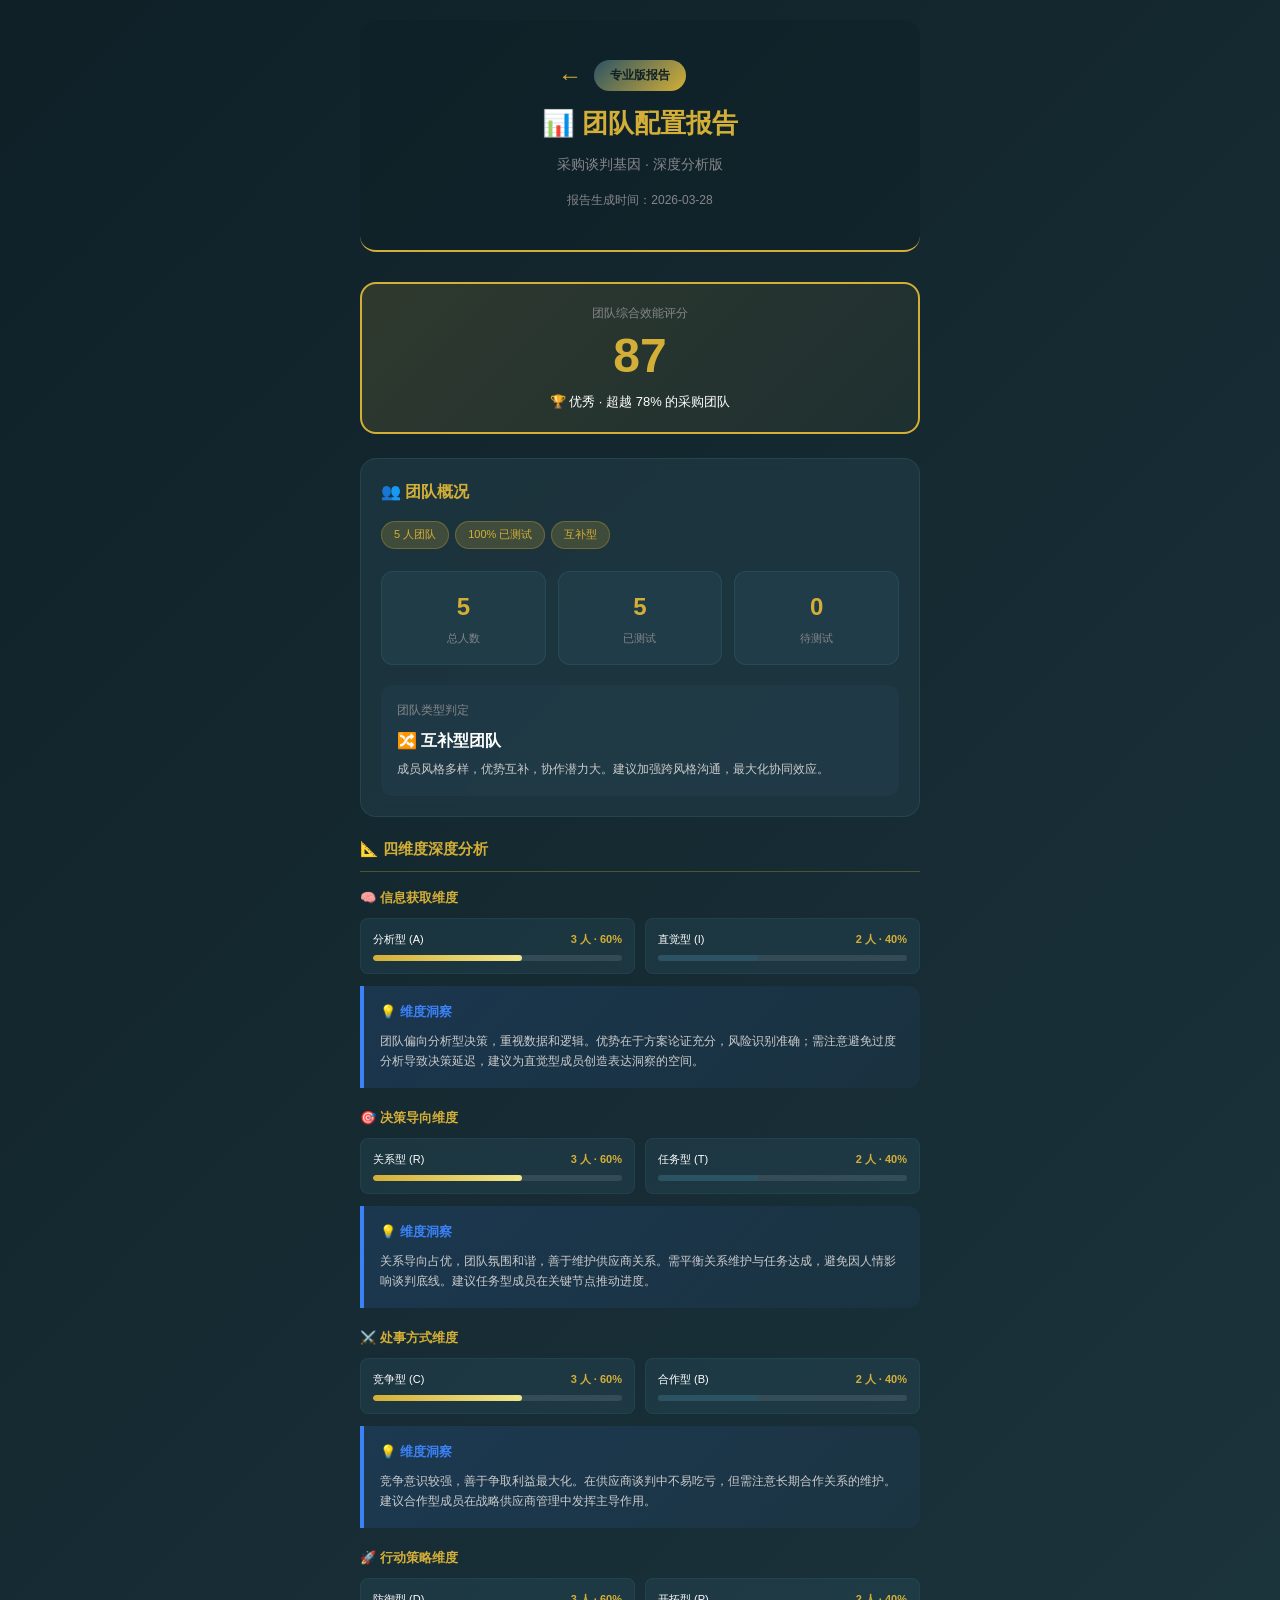
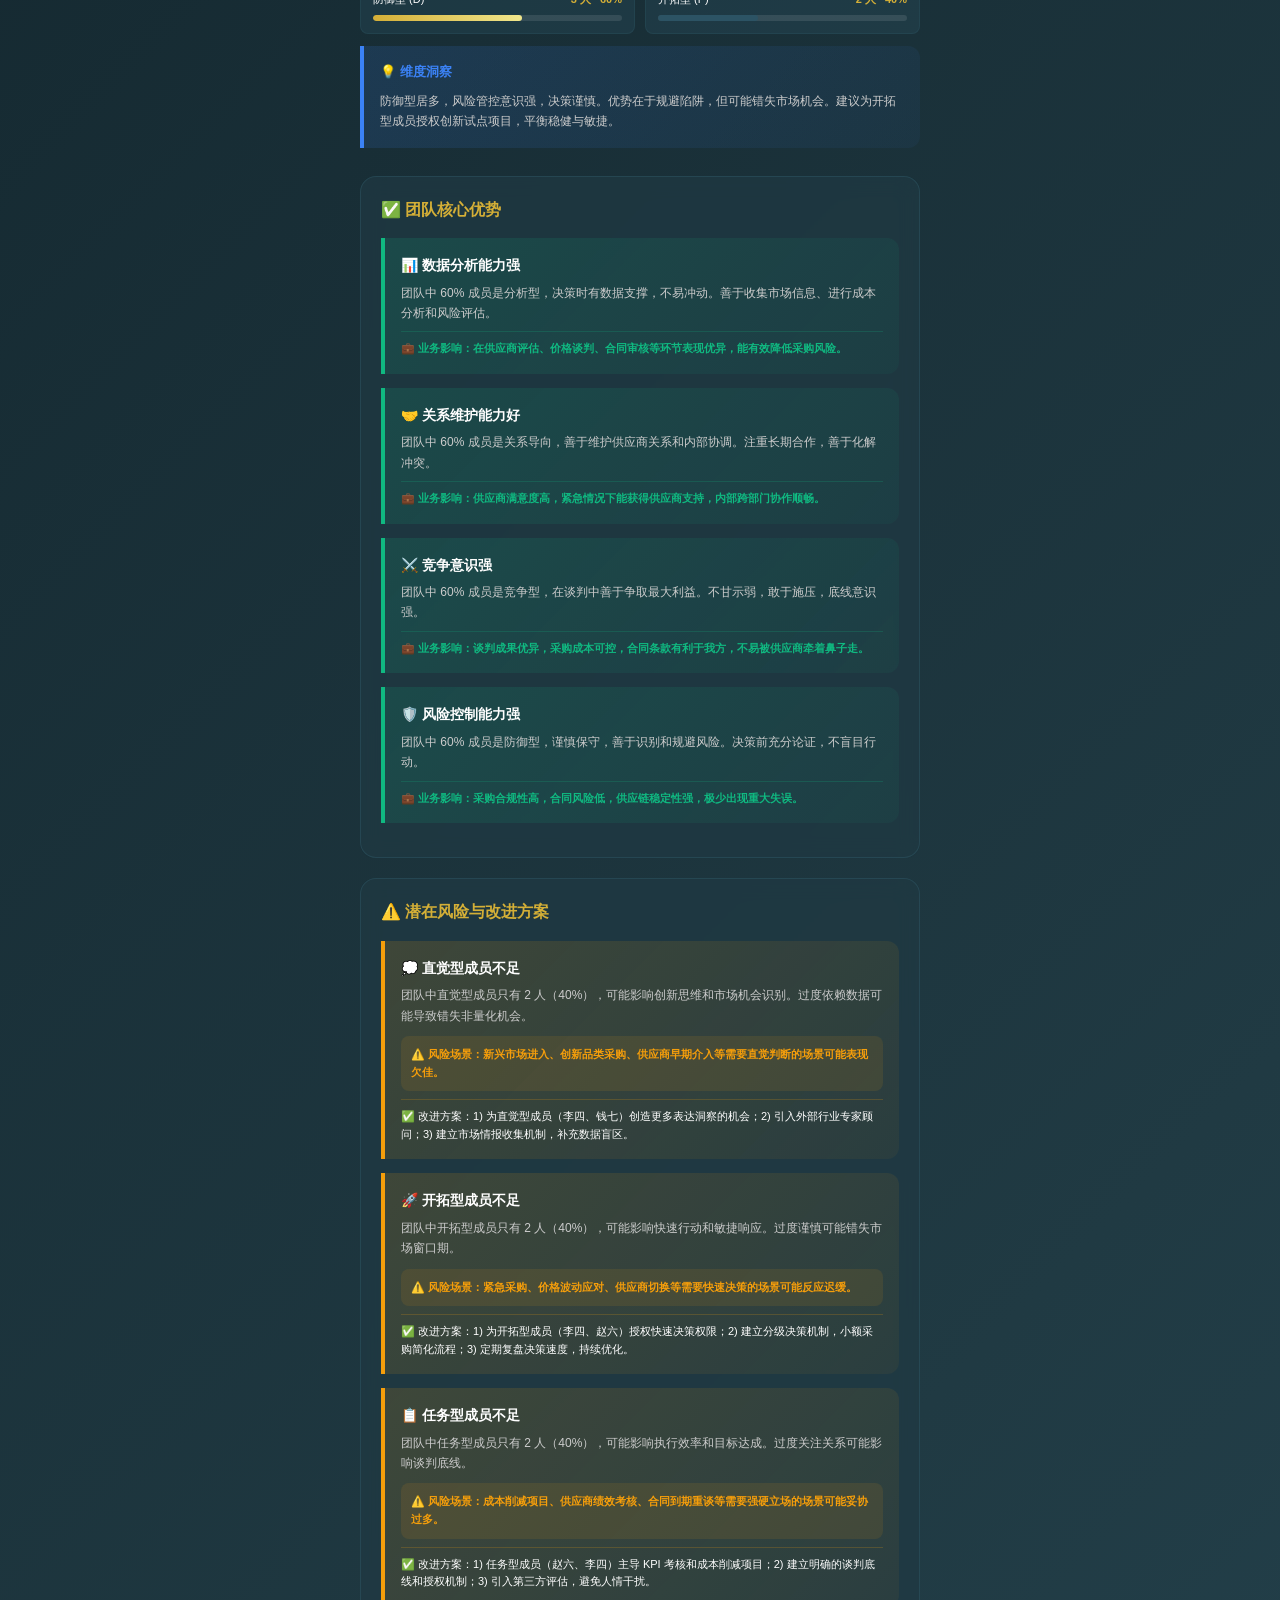
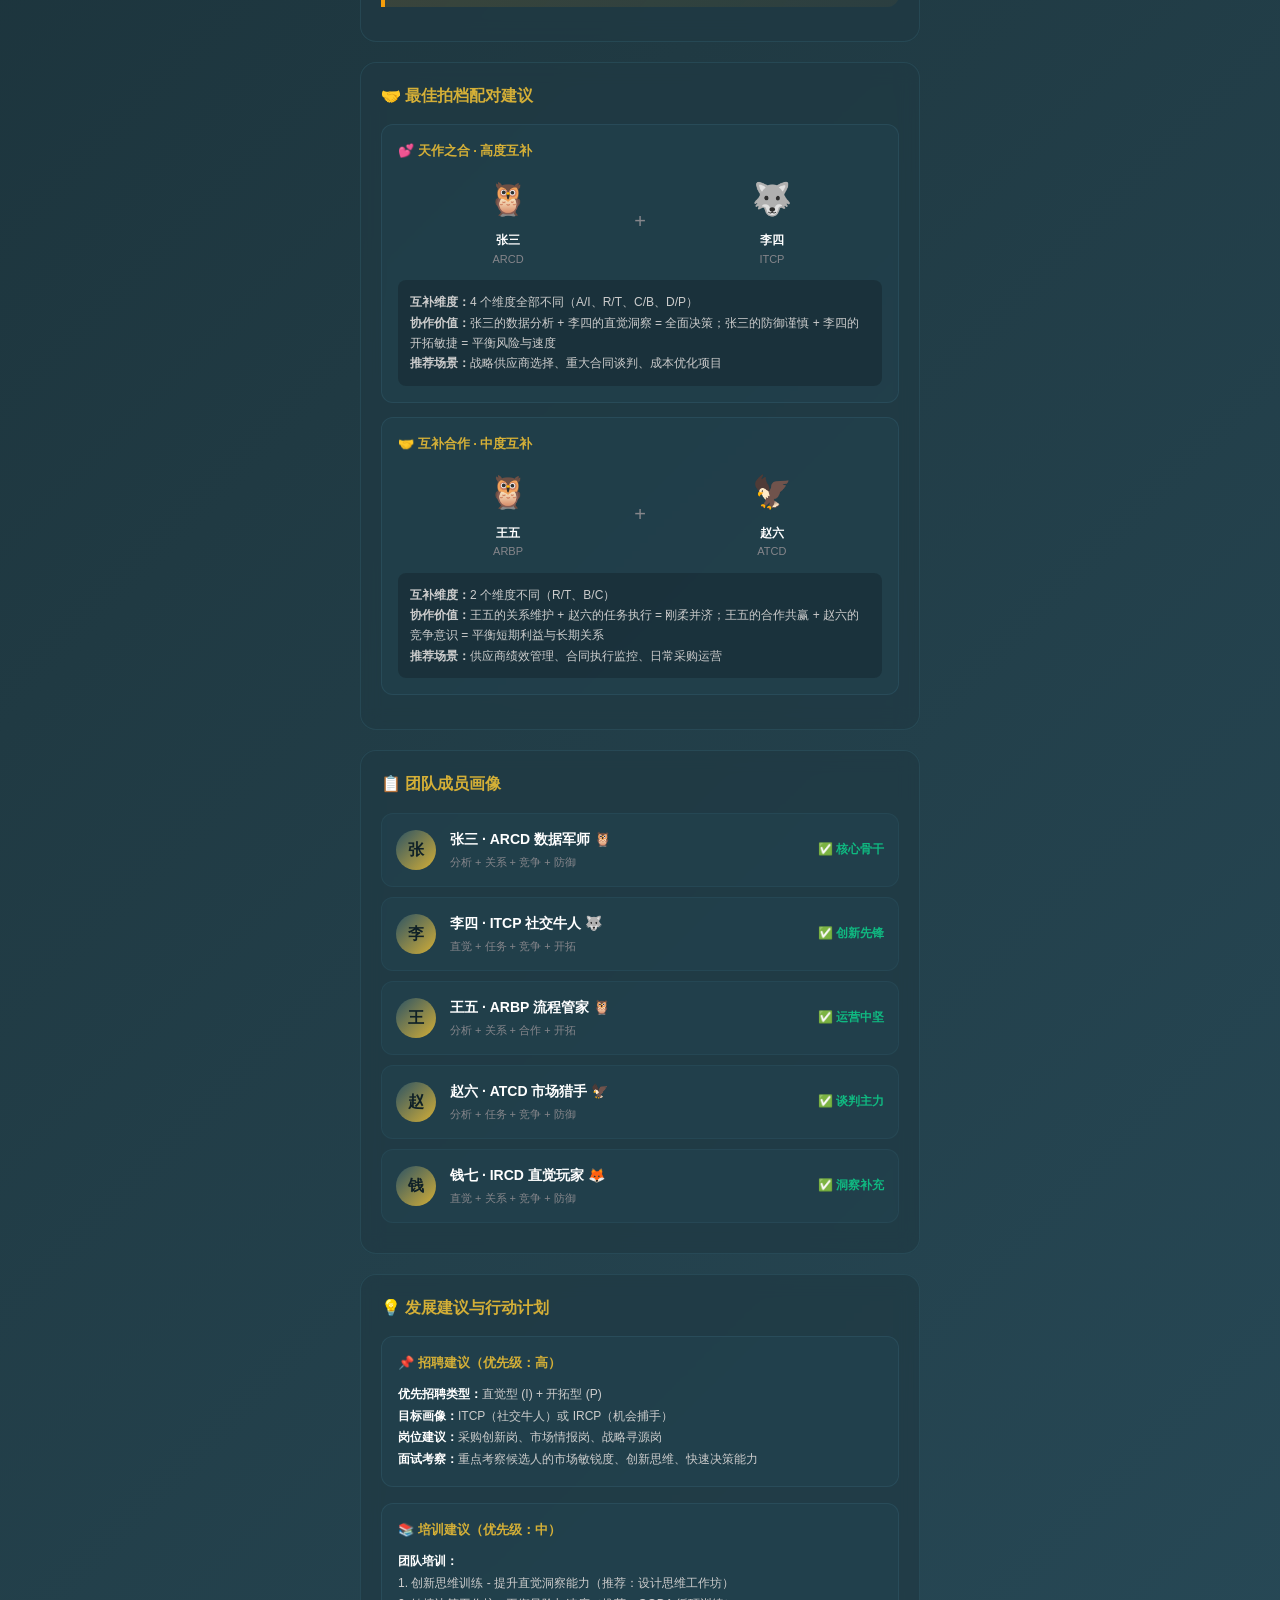
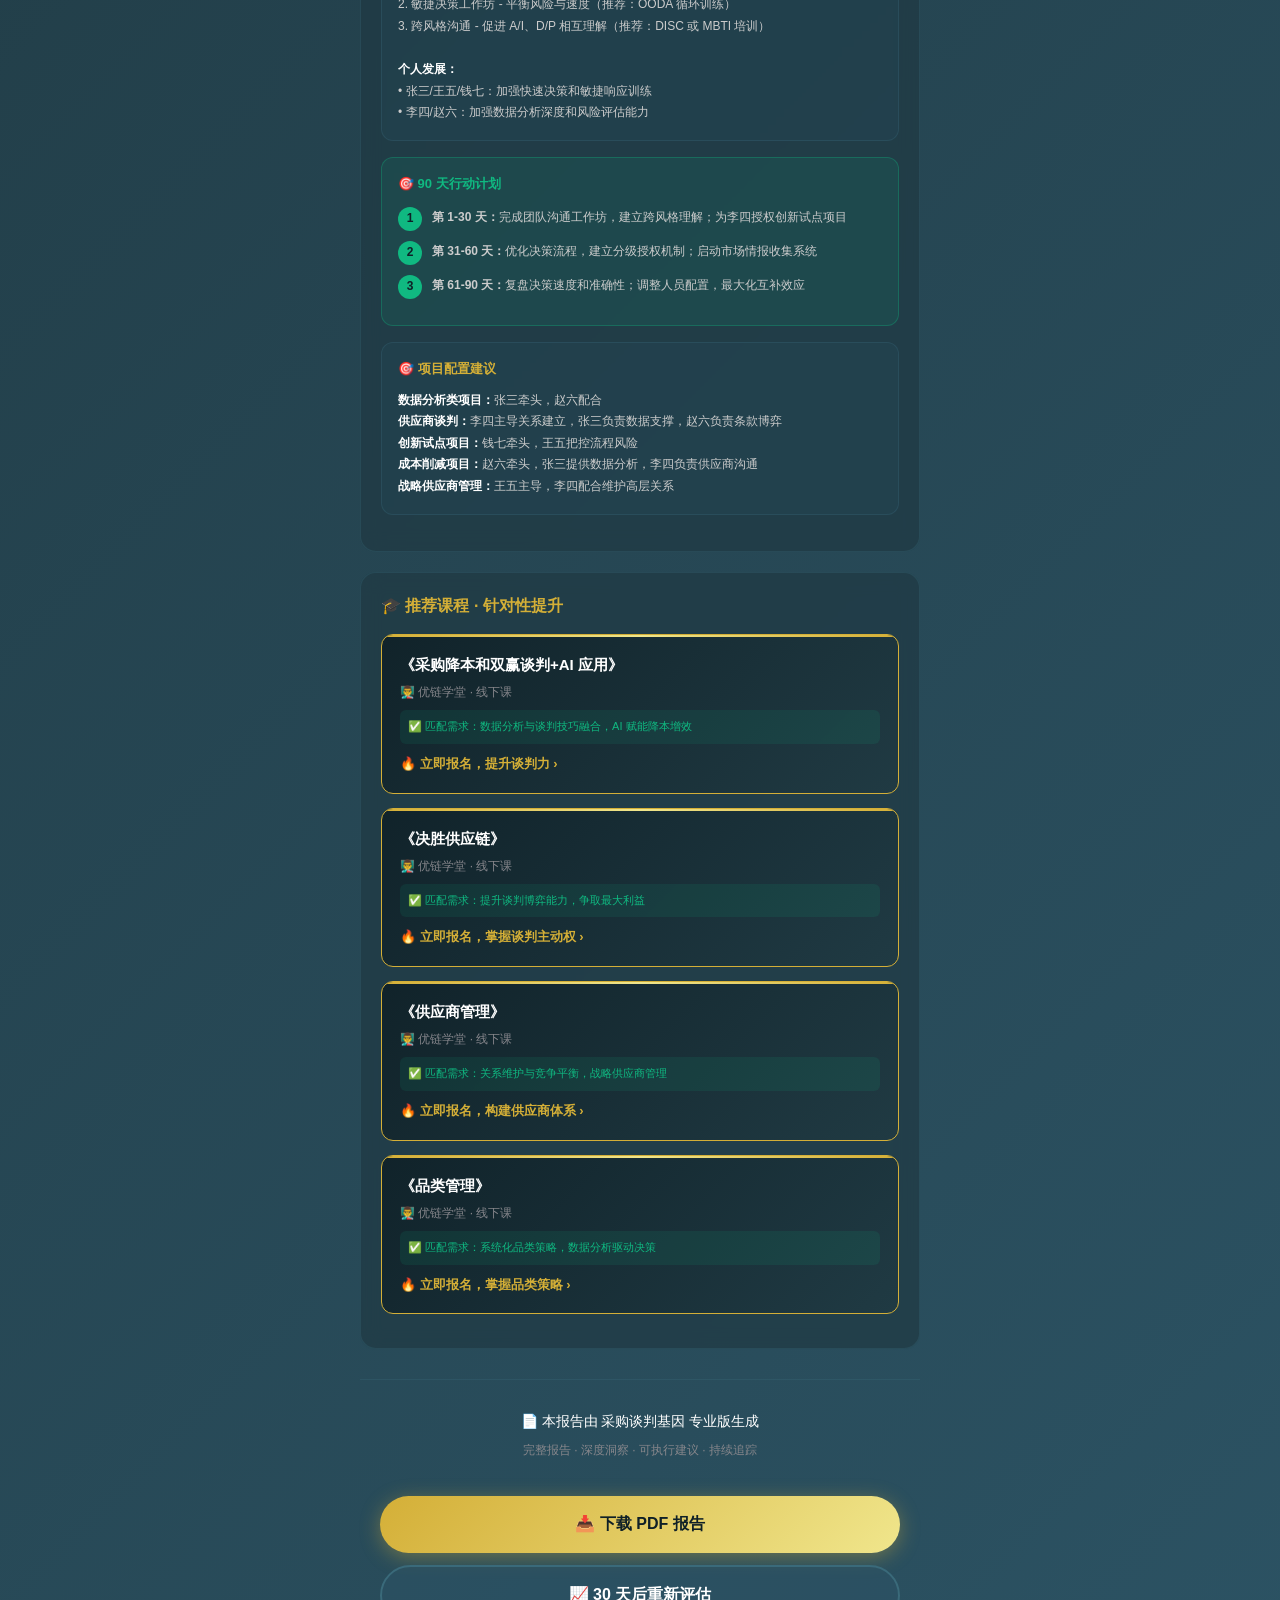
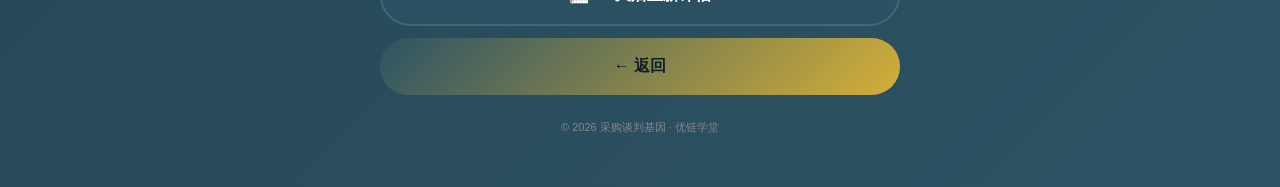
==== team-report-pro.html @ 2db7eb39 "feat: 统一课程展示 - 去掉价格，添加引导文案 - 所有课程去掉价格（降低学员流失） - 添加 CTA 引导文案（🔥 立即报名...） - 统一使用原始课程名称 - 个人报告和团队报告同步更新" ====
<!DOCTYPE html>
<html>
<head>
<meta charset="UTF-8">
<meta name="viewport" content="width=device-width, initial-scale=1.0">
<title>团队配置报告 · 专业版 - 采购谈判基因</title>
<style>
*{margin:0;padding:0;box-sizing:border-box}
body{background:linear-gradient(135deg,#0f2027,#203a43,#2c5364);color:#fff;font-family:-apple-system,sans-serif;padding:20px;max-width:600px;margin:0 auto;line-height:1.6}
.header{text-align:center;padding:40px 20px;border-bottom:2px solid #d4af37;margin-bottom:30px;background:rgba(15,32,39,0.5);border-radius:16px}
.title{font-size:26px;font-weight:800;color:#d4af37;margin-bottom:8px}
.subtitle{font-size:14px;color:#86868b;margin-bottom:16px}
.badge{display:inline-block;background:linear-gradient(135deg,#2c5364,#d4af37);color:#0f2027;padding:6px 16px;border-radius:980px;font-size:12px;font-weight:700}
.card{background:rgba(32,58,67,0.7);border-radius:16px;padding:20px;margin-bottom:20px;border:1px solid rgba(58,106,122,0.3);backdrop-filter:blur(10px)}
.card-title{font-size:16px;font-weight:700;color:#fff;margin-bottom:16px;display:flex;align-items:center;gap:8px}
.card-title.pro{color:#d4af37}
.stats{display:grid;grid-template-columns:repeat(3,1fr);gap:12px;margin-bottom:20px}
.stat{background:rgba(44,83,100,0.3);padding:16px;border-radius:12px;text-align:center;border:1px solid rgba(58,106,122,0.3)}
.stat-num{font-size:24px;font-weight:800;color:#d4af37}
.stat-label{font-size:11px;color:#86868b;margin-top:4px}
.section{margin-bottom:28px}
.section-title{font-size:15px;font-weight:700;color:#d4af37;margin-bottom:16px;padding-bottom:10px;border-bottom:1px solid rgba(212,175,55,0.3);display:flex;align-items:center;gap:8px}
.dimension{margin-bottom:20px}
.dimension-name{font-size:13px;font-weight:600;color:#d4af37;margin-bottom:10px;display:flex;align-items:center;gap:6px}
.dimension-bars{display:grid;grid-template-columns:1fr 1fr;gap:10px}
.bar-item{background:rgba(44,83,100,0.3);padding:12px;border-radius:8px;border:1px solid rgba(58,106,122,0.2)}
.bar-label{font-size:11px;color:#fff;margin-bottom:6px;display:flex;justify-content:space-between;align-items:center}
.bar-value{font-size:11px;color:#d4af37;font-weight:700}
.bar-bg{height:6px;background:rgba(255,255,255,0.1);border-radius:3px;overflow:hidden}
.bar-fill{height:100%;background:#2c5364;border-radius:3px;transition:width 0.5s}
.bar-fill.majority{background:linear-gradient(90deg,#d4af37,#f0e68c)}
.advantage{background:linear-gradient(135deg,rgba(16,185,129,0.15),rgba(16,185,129,0.05));border-left:4px solid #10b981;padding:16px;margin-bottom:14px;border-radius:0 12px 12px 0}
.advantage-title{font-size:14px;font-weight:600;color:#fff;margin-bottom:6px;display:flex;align-items:center;gap:6px}
.advantage-desc{font-size:12px;color:#cccccc;line-height:1.7}
.advantage-impact{font-size:11px;color:#10b981;margin-top:8px;padding-top:8px;border-top:1px solid rgba(16,185,129,0.2);font-weight:600}
.risk{background:linear-gradient(135deg,rgba(245,158,11,0.15),rgba(245,158,11,0.05));border-left:4px solid #f59e0b;padding:16px;margin-bottom:14px;border-radius:0 12px 12px 0}
.risk-title{font-size:14px;font-weight:600;color:#fff;margin-bottom:6px;display:flex;align-items:center;gap:6px}
.risk-desc{font-size:12px;color:#cccccc;line-height:1.7}
.risk-alert{font-size:11px;color:#f59e0b;margin-top:10px;padding:10px;background:rgba(245,158,11,0.1);border-radius:8px;font-weight:600;display:flex;align-items:center;gap:6px}
.risk-solution{font-size:11px;color:#fff;margin-top:8px;padding-top:8px;border-top:1px solid rgba(245,158,11,0.2)}
.pair{background:rgba(44,83,100,0.2);padding:16px;border-radius:12px;margin-bottom:14px;border:1px solid rgba(58,106,122,0.3)}
.pair-title{font-size:13px;font-weight:600;color:#d4af37;margin-bottom:12px;display:flex;align-items:center;gap:6px}
.pair-members{display:flex;align-items:center;gap:16px;margin-bottom:12px}
.pair-member{text-align:center;flex:1}
.pair-avatar{font-size:32px;margin-bottom:6px}
.pair-name{font-size:12px;color:#fff;font-weight:600}
.pair-code{font-size:11px;color:#86868b}
.pair-reason{font-size:12px;color:#cccccc;line-height:1.7;background:rgba(0,0,0,0.2);padding:12px;border-radius:8px}
.member{display:flex;align-items:center;padding:14px;background:rgba(44,83,100,0.2);border-radius:12px;margin-bottom:10px;border:1px solid rgba(58,106,122,0.2);transition:all 0.3s}
.member:hover{background:rgba(44,83,100,0.3);border-color:#d4af37}
.avatar{width:40px;height:40px;border-radius:50%;background:linear-gradient(135deg,#2c5364,#d4af37);display:flex;align-items:center;justify-content:center;font-size:16px;font-weight:700;color:#0f2027;margin-right:14px;flex-shrink:0}
.member-info{flex:1;min-width:0}
.member-name{font-size:14px;font-weight:600;color:#fff;margin-bottom:4px}
.member-code{font-size:11px;color:#86868b}
.member-status{font-size:12px;font-weight:600;color:#10b981;flex-shrink:0}
.course{background:linear-gradient(135deg,rgba(15,32,39,0.9),rgba(32,58,67,0.9));padding:18px;border-radius:12px;margin-bottom:14px;border:1px solid #d4af37;position:relative;overflow:hidden}
.course::before{content:'';position:absolute;top:0;left:0;right:0;height:2px;background:linear-gradient(90deg,#d4af37,#f0e68c,#d4af37)}
.course-name{font-size:15px;font-weight:700;color:#fff;margin-bottom:6px}
.course-teacher{font-size:12px;color:#86868b;margin-bottom:8px;display:flex;align-items:center;gap:6px}
.course-match{font-size:11px;color:#10b981;margin-bottom:10px;padding:8px;background:rgba(16,185,129,0.1);border-radius:6px}
.course-price{font-size:20px;font-weight:800;color:#d4af37;display:flex;align-items:center;gap:8px}
.course-original{font-size:12px;color:#86868b;text-decoration:line-through}
.recommendation{background:rgba(44,83,100,0.2);padding:16px;border-radius:12px;margin-bottom:16px;border:1px solid rgba(58,106,122,0.3)}
.recommendation-title{font-size:13px;font-weight:600;color:#d4af37;margin-bottom:10px;display:flex;align-items:center;gap:6px}
.recommendation-content{font-size:12px;color:#cccccc;line-height:1.8}
.recommendation-content strong{color:#fff}
.tag-row{display:flex;flex-wrap:wrap;margin-bottom:12px}
.tag{display:inline-block;background:rgba(212,175,55,0.2);color:#d4af37;padding:4px 12px;border-radius:980px;font-size:11px;margin-right:6px;margin-bottom:6px;border:1px solid rgba(212,175,55,0.3)}
.score-box{background:linear-gradient(135deg,rgba(212,175,55,0.15),rgba(212,175,55,0.05));border:2px solid #d4af37;padding:20px;border-radius:16px;text-align:center;margin-bottom:24px}
.score-label{font-size:12px;color:#86868b;margin-bottom:8px}
.score-num{font-size:48px;font-weight:800;color:#d4af37;line-height:1}
.score-desc{font-size:13px;color:#fff;margin-top:12px}
.action-plan{background:rgba(16,185,129,0.1);border:1px solid rgba(16,185,129,0.3);padding:16px;border-radius:12px;margin-bottom:16px}
.action-plan-title{font-size:13px;font-weight:600;color:#10b981;margin-bottom:12px;display:flex;align-items:center;gap:6px}
.action-item{display:flex;gap:10px;margin-bottom:10px;align-items:flex-start}
.action-num{width:24px;height:24px;background:#10b981;color:#0f2027;border-radius:50%;display:flex;align-items:center;justify-content:center;font-size:12px;font-weight:700;flex-shrink:0}
.action-text{font-size:12px;color:#cccccc;line-height:1.7;flex:1}
.footer{text-align:center;padding:30px 20px;color:#86868b;font-size:12px;border-top:1px solid rgba(58,106,122,0.3);margin-top:30px}
.btn{width:100%;background:linear-gradient(135deg,#d4af37,#f0e68c);color:#0f2027;border:none;padding:18px;border-radius:980px;font-size:16px;font-weight:700;cursor:pointer;margin-top:20px;box-shadow:0 4px 20px rgba(212,175,55,0.4);transition:all 0.3s}
.btn:hover{transform:translateY(-2px);box-shadow:0 6px 25px rgba(212,175,55,0.5)}
.btn-secondary{background:rgba(44,83,100,0.6);color:#fff;border:2px solid #3a6a7a;box-shadow:none}
.insight-box{background:linear-gradient(135deg,rgba(59,130,246,0.15),rgba(59,130,246,0.05));border-left:4px solid #3b82f6;padding:16px;border-radius:0 12px 12px 0;margin-bottom:16px}
.insight-title{font-size:13px;font-weight:600;color:#3b82f6;margin-bottom:8px;display:flex;align-items:center;gap:6px}
.insight-content{font-size:12px;color:#cccccc;line-height:1.7}
</style>
</head>
<body>
<div class="header">
<div style="display:flex;align-items:center;justify-content:center;gap:12px;margin-bottom:12px;">
<button onclick="history.back()" style="background:transparent;border:none;color:#d4af37;font-size:24px;cursor:pointer;padding:0;">←</button>
<div class="badge">专业版报告</div>
<div style="width:24px;"></div>
</div>
<div class="title" style="margin-top:12px;">📊 团队配置报告</div>
<div class="subtitle">采购谈判基因 · 深度分析版</div>
<div style="margin-top:16px;font-size:12px;color:#86868b;">报告生成时间：2026-03-28</div>
</div>

<div class="score-box">
<div class="score-label">团队综合效能评分</div>
<div class="score-num">87</div>
<div class="score-desc">🏆 优秀 · 超越 78% 的采购团队</div>
</div>

<div class="card">
<div class="card-title pro">👥 团队概况</div>
<div class="tag-row">
<span class="tag">5 人团队</span>
<span class="tag">100% 已测试</span>
<span class="tag">互补型</span>
</div>
<div class="stats" style="margin-top:16px;">
<div class="stat"><div class="stat-num">5</div><div class="stat-label">总人数</div></div>
<div class="stat"><div class="stat-num">5</div><div class="stat-label">已测试</div></div>
<div class="stat"><div class="stat-num">0</div><div class="stat-label">待测试</div></div>
</div>
<div style="background:rgba(44,83,100,0.2);padding:16px;border-radius:12px;margin-top:16px;">
<div style="font-size:12px;color:#86868b;margin-bottom:8px;">团队类型判定</div>
<div style="font-size:16px;font-weight:700;color:#fff;margin-bottom:6px;">🔀 互补型团队</div>
<div style="font-size:12px;color:#cccccc;line-height:1.7;">成员风格多样，优势互补，协作潜力大。建议加强跨风格沟通，最大化协同效应。</div>
</div>
</div>

<div class="section">
<div class="section-title">📐 四维度深度分析</div>

<div class="dimension">
<div class="dimension-name">🧠 信息获取维度</div>
<div class="dimension-bars">
<div class="bar-item"><div class="bar-label">分析型 (A) <span class="bar-value">3 人 · 60%</span></div><div class="bar-bg"><div class="bar-fill majority" style="width:60%"></div></div></div>
<div class="bar-item"><div class="bar-label">直觉型 (I) <span class="bar-value">2 人 · 40%</span></div><div class="bar-bg"><div class="bar-fill" style="width:40%"></div></div></div>
</div>
<div class="insight-box" style="margin-top:12px;">
<div class="insight-title">💡 维度洞察</div>
<div class="insight-content">团队偏向分析型决策，重视数据和逻辑。优势在于方案论证充分，风险识别准确；需注意避免过度分析导致决策延迟，建议为直觉型成员创造表达洞察的空间。</div>
</div>
</div>

<div class="dimension">
<div class="dimension-name">🎯 决策导向维度</div>
<div class="dimension-bars">
<div class="bar-item"><div class="bar-label">关系型 (R) <span class="bar-value">3 人 · 60%</span></div><div class="bar-bg"><div class="bar-fill majority" style="width:60%"></div></div></div>
<div class="bar-item"><div class="bar-label">任务型 (T) <span class="bar-value">2 人 · 40%</span></div><div class="bar-bg"><div class="bar-fill" style="width:40%"></div></div></div>
</div>
<div class="insight-box" style="margin-top:12px;">
<div class="insight-title">💡 维度洞察</div>
<div class="insight-content">关系导向占优，团队氛围和谐，善于维护供应商关系。需平衡关系维护与任务达成，避免因人情影响谈判底线。建议任务型成员在关键节点推动进度。</div>
</div>
</div>

<div class="dimension">
<div class="dimension-name">⚔️ 处事方式维度</div>
<div class="dimension-bars">
<div class="bar-item"><div class="bar-label">竞争型 (C) <span class="bar-value">3 人 · 60%</span></div><div class="bar-bg"><div class="bar-fill majority" style="width:60%"></div></div></div>
<div class="bar-item"><div class="bar-label">合作型 (B) <span class="bar-value">2 人 · 40%</span></div><div class="bar-bg"><div class="bar-fill" style="width:40%"></div></div></div>
</div>
<div class="insight-box" style="margin-top:12px;">
<div class="insight-title">💡 维度洞察</div>
<div class="insight-content">竞争意识较强，善于争取利益最大化。在供应商谈判中不易吃亏，但需注意长期合作关系的维护。建议合作型成员在战略供应商管理中发挥主导作用。</div>
</div>
</div>

<div class="dimension">
<div class="dimension-name">🚀 行动策略维度</div>
<div class="dimension-bars">
<div class="bar-item"><div class="bar-label">防御型 (D) <span class="bar-value">3 人 · 60%</span></div><div class="bar-bg"><div class="bar-fill majority" style="width:60%"></div></div></div>
<div class="bar-item"><div class="bar-label">开拓型 (P) <span class="bar-value">2 人 · 40%</span></div><div class="bar-bg"><div class="bar-fill" style="width:40%"></div></div></div>
</div>
<div class="insight-box" style="margin-top:12px;">
<div class="insight-title">💡 维度洞察</div>
<div class="insight-content">防御型居多，风险管控意识强，决策谨慎。优势在于规避陷阱，但可能错失市场机会。建议为开拓型成员授权创新试点项目，平衡稳健与敏捷。</div>
</div>
</div>
</div>

<div class="card">
<div class="card-title pro">✅ 团队核心优势</div>
<div class="advantage">
<div class="advantage-title">📊 数据分析能力强</div>
<div class="advantage-desc">团队中 60% 成员是分析型，决策时有数据支撑，不易冲动。善于收集市场信息、进行成本分析和风险评估。</div>
<div class="advantage-impact">💼 业务影响：在供应商评估、价格谈判、合同审核等环节表现优异，能有效降低采购风险。</div>
</div>
<div class="advantage">
<div class="advantage-title">🤝 关系维护能力好</div>
<div class="advantage-desc">团队中 60% 成员是关系导向，善于维护供应商关系和内部协调。注重长期合作，善于化解冲突。</div>
<div class="advantage-impact">💼 业务影响：供应商满意度高，紧急情况下能获得供应商支持，内部跨部门协作顺畅。</div>
</div>
<div class="advantage">
<div class="advantage-title">⚔️ 竞争意识强</div>
<div class="advantage-desc">团队中 60% 成员是竞争型，在谈判中善于争取最大利益。不甘示弱，敢于施压，底线意识强。</div>
<div class="advantage-impact">💼 业务影响：谈判成果优异，采购成本可控，合同条款有利于我方，不易被供应商牵着鼻子走。</div>
</div>
<div class="advantage">
<div class="advantage-title">🛡️ 风险控制能力强</div>
<div class="advantage-desc">团队中 60% 成员是防御型，谨慎保守，善于识别和规避风险。决策前充分论证，不盲目行动。</div>
<div class="advantage-impact">💼 业务影响：采购合规性高，合同风险低，供应链稳定性强，极少出现重大失误。</div>
</div>
</div>

<div class="card">
<div class="card-title pro">⚠️ 潜在风险与改进方案</div>
<div class="risk">
<div class="risk-title">💭 直觉型成员不足</div>
<div class="risk-desc">团队中直觉型成员只有 2 人（40%），可能影响创新思维和市场机会识别。过度依赖数据可能导致错失非量化机会。</div>
<div class="risk-alert">⚠️ 风险场景：新兴市场进入、创新品类采购、供应商早期介入等需要直觉判断的场景可能表现欠佳。</div>
<div class="risk-solution">✅ 改进方案：1) 为直觉型成员（李四、钱七）创造更多表达洞察的机会；2) 引入外部行业专家顾问；3) 建立市场情报收集机制，补充数据盲区。</div>
</div>
<div class="risk">
<div class="risk-title">🚀 开拓型成员不足</div>
<div class="risk-desc">团队中开拓型成员只有 2 人（40%），可能影响快速行动和敏捷响应。过度谨慎可能错失市场窗口期。</div>
<div class="risk-alert">⚠️ 风险场景：紧急采购、价格波动应对、供应商切换等需要快速决策的场景可能反应迟缓。</div>
<div class="risk-solution">✅ 改进方案：1) 为开拓型成员（李四、赵六）授权快速决策权限；2) 建立分级决策机制，小额采购简化流程；3) 定期复盘决策速度，持续优化。</div>
</div>
<div class="risk">
<div class="risk-title">📋 任务型成员不足</div>
<div class="risk-desc">团队中任务型成员只有 2 人（40%），可能影响执行效率和目标达成。过度关注关系可能影响谈判底线。</div>
<div class="risk-alert">⚠️ 风险场景：成本削减项目、供应商绩效考核、合同到期重谈等需要强硬立场的场景可能妥协过多。</div>
<div class="risk-solution">✅ 改进方案：1) 任务型成员（赵六、李四）主导 KPI 考核和成本削减项目；2) 建立明确的谈判底线和授权机制；3) 引入第三方评估，避免人情干扰。</div>
</div>
</div>

<div class="card">
<div class="card-title pro">🤝 最佳拍档配对建议</div>
<div class="pair">
<div class="pair-title">💕 天作之合 · 高度互补</div>
<div class="pair-members">
<div class="pair-member"><div class="pair-avatar">🦉</div><div class="pair-name">张三</div><div class="pair-code">ARCD</div></div>
<div style="font-size:20px;color:#86868b;">+</div>
<div class="pair-member"><div class="pair-avatar">🐺</div><div class="pair-name">李四</div><div class="pair-code">ITCP</div></div>
</div>
<div class="pair-reason"><strong>互补维度：</strong>4 个维度全部不同（A/I、R/T、C/B、D/P）<br><strong>协作价值：</strong>张三的数据分析 + 李四的直觉洞察 = 全面决策；张三的防御谨慎 + 李四的开拓敏捷 = 平衡风险与速度<br><strong>推荐场景：</strong>战略供应商选择、重大合同谈判、成本优化项目</div>
</div>
<div class="pair">
<div class="pair-title">🤝 互补合作 · 中度互补</div>
<div class="pair-members">
<div class="pair-member"><div class="pair-avatar">🦉</div><div class="pair-name">王五</div><div class="pair-code">ARBP</div></div>
<div style="font-size:20px;color:#86868b;">+</div>
<div class="pair-member"><div class="pair-avatar">🦅</div><div class="pair-name">赵六</div><div class="pair-code">ATCD</div></div>
</div>
<div class="pair-reason"><strong>互补维度：</strong>2 个维度不同（R/T、B/C）<br><strong>协作价值：</strong>王五的关系维护 + 赵六的任务执行 = 刚柔并济；王五的合作共赢 + 赵六的竞争意识 = 平衡短期利益与长期关系<br><strong>推荐场景：</strong>供应商绩效管理、合同执行监控、日常采购运营</div>
</div>
</div>

<div class="card">
<div class="card-title pro">📋 团队成员画像</div>
<div class="member">
<div class="avatar">张</div>
<div class="member-info">
<div class="member-name">张三 · ARCD 数据军师 🦉</div>
<div class="member-code">分析 + 关系 + 竞争 + 防御</div>
</div>
<div class="member-status">✅ 核心骨干</div>
</div>
<div class="member">
<div class="avatar">李</div>
<div class="member-info">
<div class="member-name">李四 · ITCP 社交牛人 🐺</div>
<div class="member-code">直觉 + 任务 + 竞争 + 开拓</div>
</div>
<div class="member-status">✅ 创新先锋</div>
</div>
<div class="member">
<div class="avatar">王</div>
<div class="member-info">
<div class="member-name">王五 · ARBP 流程管家 🦉</div>
<div class="member-code">分析 + 关系 + 合作 + 开拓</div>
</div>
<div class="member-status">✅ 运营中坚</div>
</div>
<div class="member">
<div class="avatar">赵</div>
<div class="member-info">
<div class="member-name">赵六 · ATCD 市场猎手 🦅</div>
<div class="member-code">分析 + 任务 + 竞争 + 防御</div>
</div>
<div class="member-status">✅ 谈判主力</div>
</div>
<div class="member">
<div class="avatar">钱</div>
<div class="member-info">
<div class="member-name">钱七 · IRCD 直觉玩家 🦊</div>
<div class="member-code">直觉 + 关系 + 竞争 + 防御</div>
</div>
<div class="member-status">✅ 洞察补充</div>
</div>
</div>

<div class="card">
<div class="card-title pro">💡 发展建议与行动计划</div>

<div class="recommendation">
<div class="recommendation-title">📌 招聘建议（优先级：高）</div>
<div class="recommendation-content">
<strong>优先招聘类型：</strong>直觉型 (I) + 开拓型 (P)<br>
<strong>目标画像：</strong>ITCP（社交牛人）或 IRCP（机会捕手）<br>
<strong>岗位建议：</strong>采购创新岗、市场情报岗、战略寻源岗<br>
<strong>面试考察：</strong>重点考察候选人的市场敏锐度、创新思维、快速决策能力
</div>
</div>

<div class="recommendation">
<div class="recommendation-title">📚 培训建议（优先级：中）</div>
<div class="recommendation-content">
<strong>团队培训：</strong><br>
1. 创新思维训练 - 提升直觉洞察能力（推荐：设计思维工作坊）<br>
2. 敏捷决策工作坊 - 平衡风险与速度（推荐：OODA 循环训练）<br>
3. 跨风格沟通 - 促进 A/I、D/P 相互理解（推荐：DISC 或 MBTI 培训）<br><br>
<strong>个人发展：</strong><br>
• 张三/王五/钱七：加强快速决策和敏捷响应训练<br>
• 李四/赵六：加强数据分析深度和风险评估能力
</div>
</div>

<div class="action-plan">
<div class="action-plan-title">🎯 90 天行动计划</div>
<div class="action-item">
<div class="action-num">1</div>
<div class="action-text"><strong>第 1-30 天：</strong>完成团队沟通工作坊，建立跨风格理解；为李四授权创新试点项目</div>
</div>
<div class="action-item">
<div class="action-num">2</div>
<div class="action-text"><strong>第 31-60 天：</strong>优化决策流程，建立分级授权机制；启动市场情报收集系统</div>
</div>
<div class="action-item">
<div class="action-num">3</div>
<div class="action-text"><strong>第 61-90 天：</strong>复盘决策速度和准确性；调整人员配置，最大化互补效应</div>
</div>
</div>

<div class="recommendation">
<div class="recommendation-title">🎯 项目配置建议</div>
<div class="recommendation-content">
<strong>数据分析类项目：</strong>张三牵头，赵六配合<br>
<strong>供应商谈判：</strong>李四主导关系建立，张三负责数据支撑，赵六负责条款博弈<br>
<strong>创新试点项目：</strong>钱七牵头，王五把控流程风险<br>
<strong>成本削减项目：</strong>赵六牵头，张三提供数据分析，李四负责供应商沟通<br>
<strong>战略供应商管理：</strong>王五主导，李四配合维护高层关系
</div>
</div>
</div>

<div class="card">
<div class="card-title pro">🎓 推荐课程 · 针对性提升</div>
<div class="course" onclick="window.open('https://www.ailianruyi.com/#/product/detail?id=5', '_blank')" style="cursor:pointer;">
<div class="course-name">《采购降本和双赢谈判+AI 应用》</div>
<div class="course-teacher">👨‍🏫 优链学堂 · 线下课</div>
<div class="course-match">✅ 匹配需求：数据分析与谈判技巧融合，AI 赋能降本增效</div>
<div class="course-cta" style="font-size:13px;color:#d4af37;font-weight:600;margin-top:10px;">🔥 立即报名，提升谈判力 ›</div>
</div>
<div class="course" onclick="window.open('https://www.ailianruyi.com/#/product/detail?id=4', '_blank')" style="cursor:pointer;">
<div class="course-name">《决胜供应链》</div>
<div class="course-teacher">👨‍🏫 优链学堂 · 线下课</div>
<div class="course-match">✅ 匹配需求：提升谈判博弈能力，争取最大利益</div>
<div class="course-cta" style="font-size:13px;color:#d4af37;font-weight:600;margin-top:10px;">🔥 立即报名，掌握谈判主动权 ›</div>
</div>
<div class="course" onclick="window.open('https://www.ailianruyi.com/#/product/detail?id=8', '_blank')" style="cursor:pointer;">
<div class="course-name">《供应商管理》</div>
<div class="course-teacher">👨‍🏫 优链学堂 · 线下课</div>
<div class="course-match">✅ 匹配需求：关系维护与竞争平衡，战略供应商管理</div>
<div class="course-cta" style="font-size:13px;color:#d4af37;font-weight:600;margin-top:10px;">🔥 立即报名，构建供应商体系 ›</div>
</div>
<div class="course" onclick="window.open('https://www.ailianruyi.com/#/product/detail?id=12', '_blank')" style="cursor:pointer;">
<div class="course-name">《品类管理》</div>
<div class="course-teacher">👨‍🏫 优链学堂 · 线下课</div>
<div class="course-match">✅ 匹配需求：系统化品类策略，数据分析驱动决策</div>
<div class="course-cta" style="font-size:13px;color:#d4af37;font-weight:600;margin-top:10px;">🔥 立即报名，掌握品类策略 ›</div>
</div>
</div>

<div class="footer">
<div style="font-size:14px;color:#fff;margin-bottom:8px;">📄 本报告由 采购谈判基因 专业版生成</div>
<div style="margin-bottom:16px;">完整报告 · 深度洞察 · 可执行建议 · 持续追踪</div>
<button class="btn" onclick="alert('🎉 感谢使用！\n\n📥 PDF 下载功能开发中...\n\n报告已自动保存，可随时查看。')">📥 下载 PDF 报告</button>
<button class="btn btn-secondary" onclick="alert('📊 团队追踪功能开发中...\n\n30 天后可重新测试，对比团队变化。')" style="margin-top:12px;">📈 30 天后重新评估</button>
<button class="btn btn-secondary" onclick="history.back()" style="margin-top:12px;background:linear-gradient(135deg,#2c5364,#d4af37);color:#0f2027;border:none;">← 返回</button>
<div style="margin-top:24px;font-size:11px;color:#86868b;">© 2026 采购谈判基因 · 优链学堂</div>
</div>
</body>
</html>
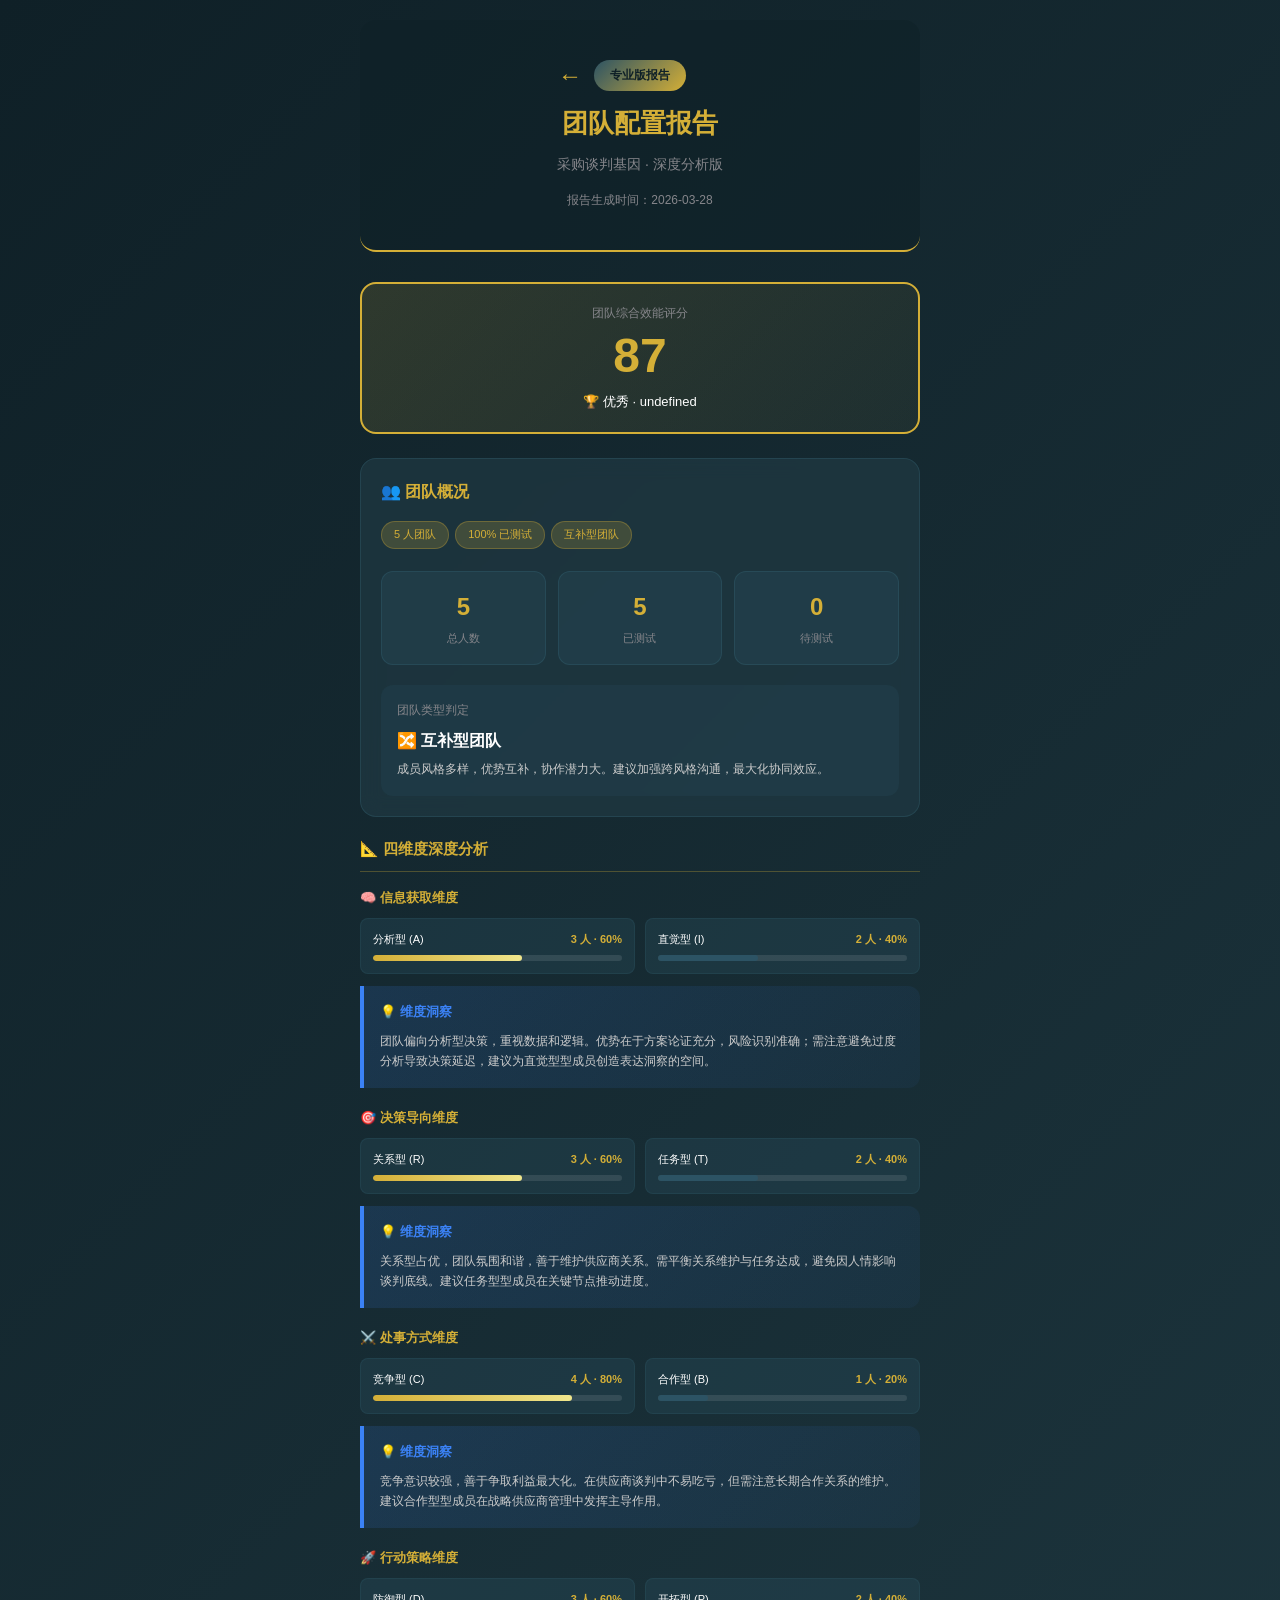
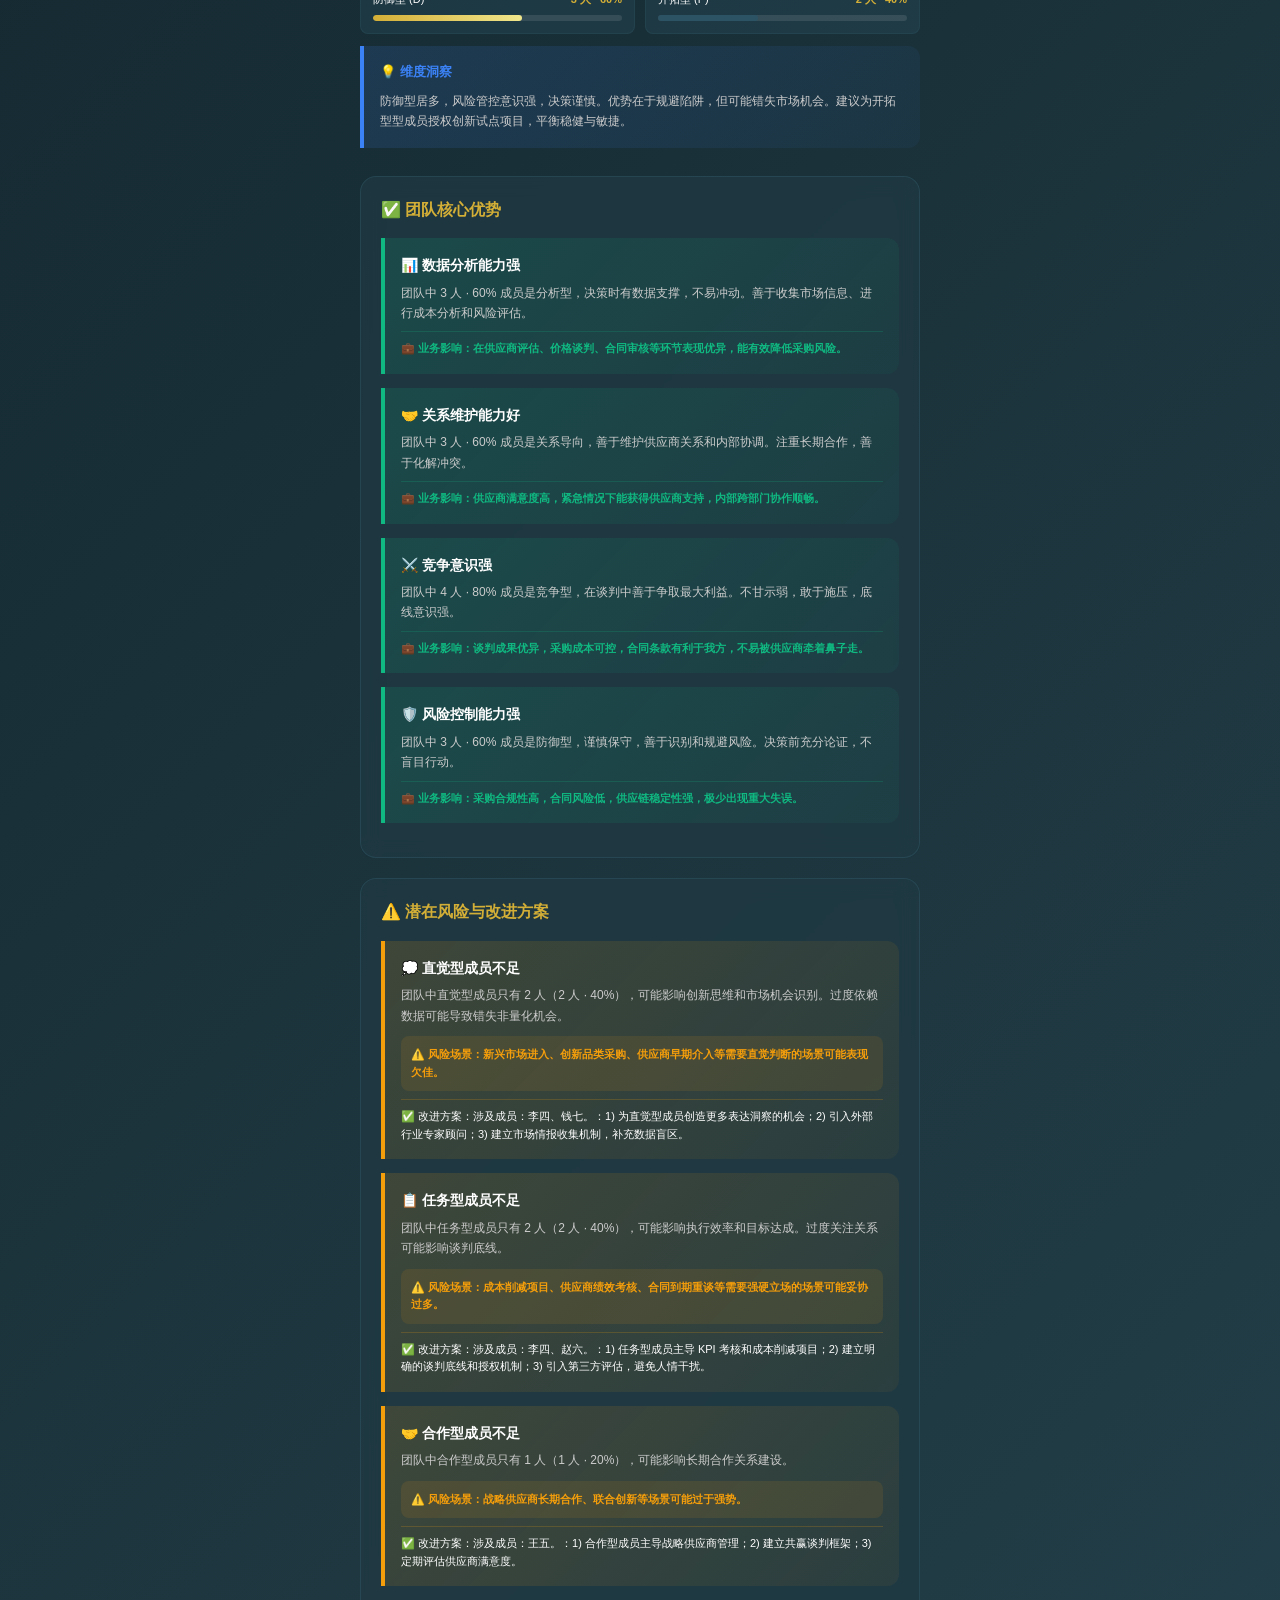
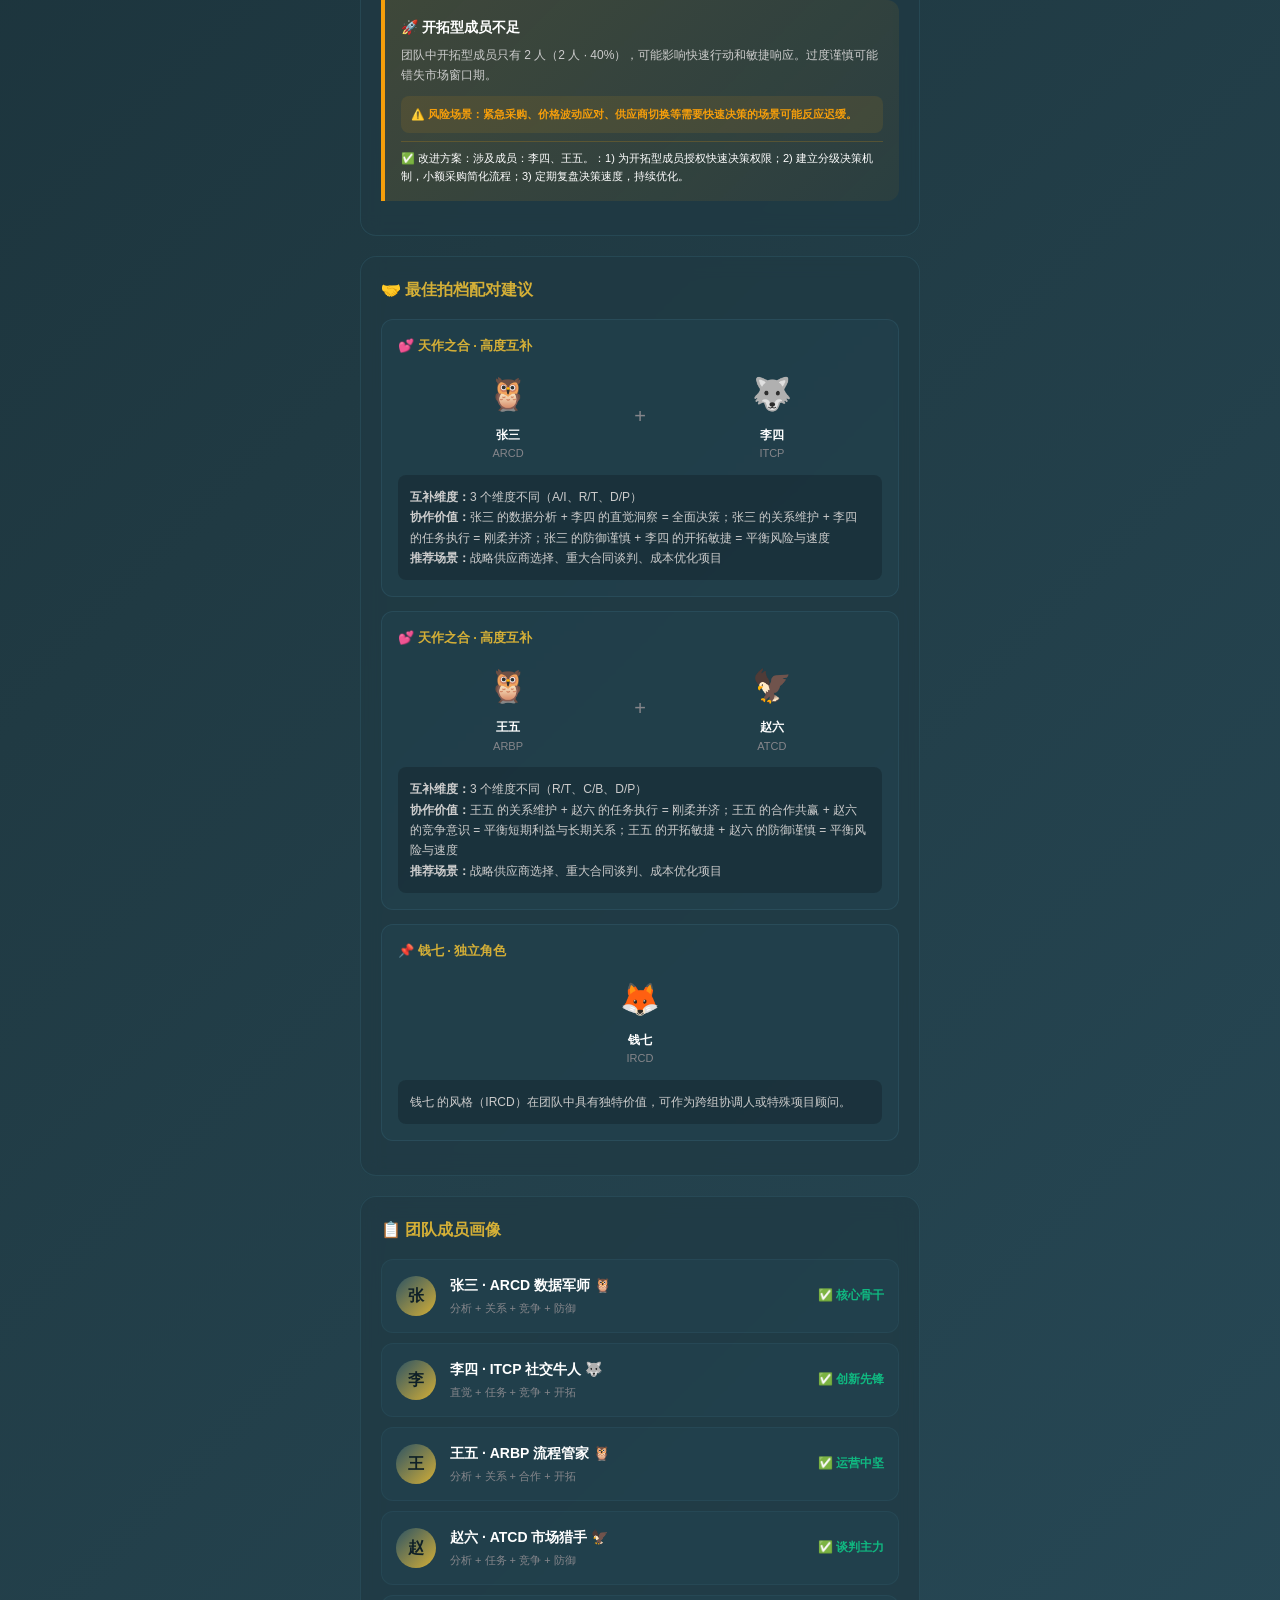
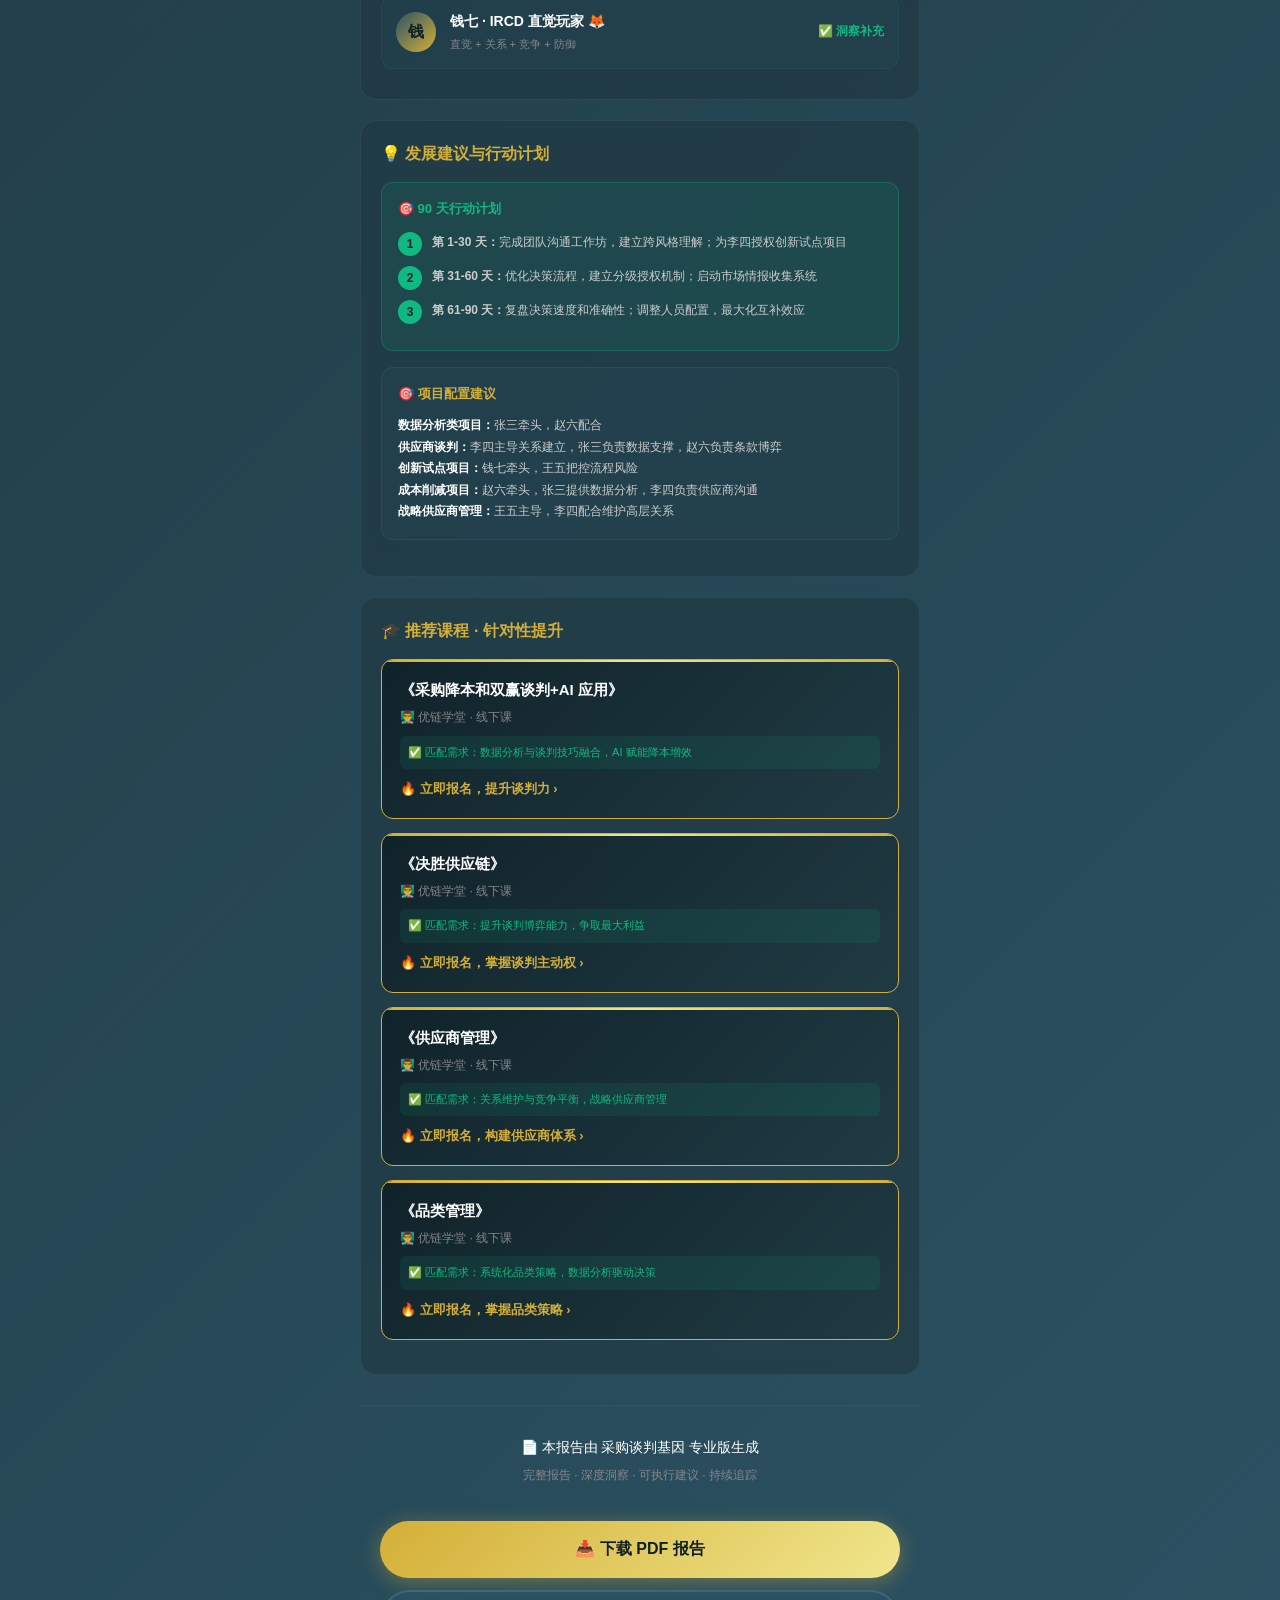
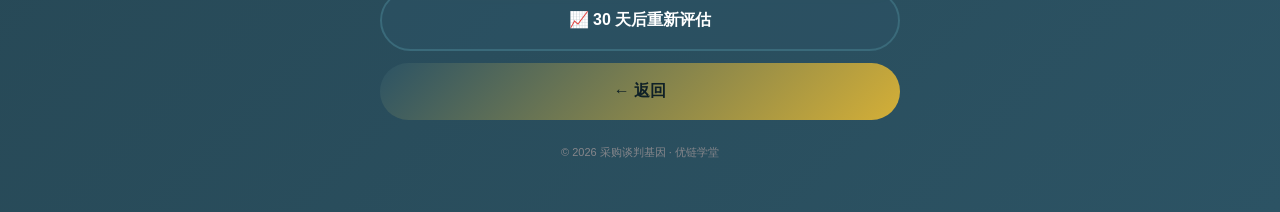
==== commit 01caf218: "refactor: 团队报告数据与渲染分离，动态数据驱动 - 新增 team-report-data.js（纯数据文件：成员/课程/行动计划/评分） - 重构 team-report.js v2.0（" ====
--- a/team-report-pro.html
+++ b/team-report-pro.html
@@ -58,8 +58,7 @@
 .course-name{font-size:15px;font-weight:700;color:#fff;margin-bottom:6px}
 .course-teacher{font-size:12px;color:#86868b;margin-bottom:8px;display:flex;align-items:center;gap:6px}
 .course-match{font-size:11px;color:#10b981;margin-bottom:10px;padding:8px;background:rgba(16,185,129,0.1);border-radius:6px}
-.course-price{font-size:20px;font-weight:800;color:#d4af37;display:flex;align-items:center;gap:8px}
-.course-original{font-size:12px;color:#86868b;text-decoration:line-through}
+.course-cta{font-size:13px;color:#d4af37;font-weight:600}
 .recommendation{background:rgba(44,83,100,0.2);padding:16px;border-radius:12px;margin-bottom:16px;border:1px solid rgba(58,106,122,0.3)}
 .recommendation-title{font-size:13px;font-weight:600;color:#d4af37;margin-bottom:10px;display:flex;align-items:center;gap:6px}
 .recommendation-content{font-size:12px;color:#cccccc;line-height:1.8}
@@ -69,12 +68,7 @@
 .score-box{background:linear-gradient(135deg,rgba(212,175,55,0.15),rgba(212,175,55,0.05));border:2px solid #d4af37;padding:20px;border-radius:16px;text-align:center;margin-bottom:24px}
 .score-label{font-size:12px;color:#86868b;margin-bottom:8px}
 .score-num{font-size:48px;font-weight:800;color:#d4af37;line-height:1}
-.score-desc{font-size:13px;color:#fff;margin-top:12px}
-.action-plan{background:rgba(16,185,129,0.1);border:1px solid rgba(16,185,129,0.3);padding:16px;border-radius:12px;margin-bottom:16px}
-.action-plan-title{font-size:13px;font-weight:600;color:#10b981;margin-bottom:12px;display:flex;align-items:center;gap:6px}
-.action-item{display:flex;gap:10px;margin-bottom:10px;align-items:flex-start}
-.action-num{width:24px;height:24px;background:#10b981;color:#0f2027;border-radius:50%;display:flex;align-items:center;justify-content:center;font-size:12px;font-weight:700;flex-shrink:0}
-.action-text{font-size:12px;color:#cccccc;line-height:1.7;flex:1}
+.score-level{font-size:13px;color:#fff;margin-top:12px}
 .footer{text-align:center;padding:30px 20px;color:#86868b;font-size:12px;border-top:1px solid rgba(58,106,122,0.3);margin-top:30px}
 .btn{width:100%;background:linear-gradient(135deg,#d4af37,#f0e68c);color:#0f2027;border:none;padding:18px;border-radius:980px;font-size:16px;font-weight:700;cursor:pointer;margin-top:20px;box-shadow:0 4px 20px rgba(212,175,55,0.4);transition:all 0.3s}
 .btn:hover{transform:translateY(-2px);box-shadow:0 6px 25px rgba(212,175,55,0.5)}
@@ -82,298 +76,117 @@
 .insight-box{background:linear-gradient(135deg,rgba(59,130,246,0.15),rgba(59,130,246,0.05));border-left:4px solid #3b82f6;padding:16px;border-radius:0 12px 12px 0;margin-bottom:16px}
 .insight-title{font-size:13px;font-weight:600;color:#3b82f6;margin-bottom:8px;display:flex;align-items:center;gap:6px}
 .insight-content{font-size:12px;color:#cccccc;line-height:1.7}
+.action-plan{background:rgba(16,185,129,0.1);border:1px solid rgba(16,185,129,0.3);padding:16px;border-radius:12px;margin-bottom:16px}
+.action-plan-title{font-size:13px;font-weight:600;color:#10b981;margin-bottom:12px;display:flex;align-items:center;gap:6px}
+.action-item{display:flex;gap:10px;margin-bottom:10px;align-items:flex-start}
+.action-num{width:24px;height:24px;background:#10b981;color:#0f2027;border-radius:50%;display:flex;align-items:center;justify-content:center;font-size:12px;font-weight:700;flex-shrink:0}
+.action-text{font-size:12px;color:#cccccc;line-height:1.7;flex:1}
 </style>
 </head>
 <body>
+
+<!-- ── 头部 ── -->
 <div class="header">
-<div style="display:flex;align-items:center;justify-content:center;gap:12px;margin-bottom:12px;">
-<button onclick="history.back()" style="background:transparent;border:none;color:#d4af37;font-size:24px;cursor:pointer;padding:0;">←</button>
-<div class="badge">专业版报告</div>
-<div style="width:24px;"></div>
-</div>
-<div class="title" style="margin-top:12px;">📊 团队配置报告</div>
-<div class="subtitle">采购谈判基因 · 深度分析版</div>
-<div style="margin-top:16px;font-size:12px;color:#86868b;">报告生成时间：2026-03-28</div>
+  <div style="display:flex;align-items:center;justify-content:center;gap:12px;margin-bottom:12px;">
+    <button onclick="history.back()" style="background:transparent;border:none;color:#d4af37;font-size:24px;cursor:pointer;padding:0;">←</button>
+    <div class="badge" id="report-badge">专业版报告</div>
+    <div style="width:24px;"></div>
+  </div>
+  <div class="title" id="report-title" style="margin-top:12px;">📊 团队配置报告</div>
+  <div class="subtitle" id="report-subtitle">采购谈判基因 · 深度分析版</div>
+  <div style="margin-top:16px;font-size:12px;color:#86868b;" id="report-date">报告生成时间：2026-03-28</div>
 </div>
 
+<!-- ── 综合评分 ── -->
 <div class="score-box">
-<div class="score-label">团队综合效能评分</div>
-<div class="score-num">87</div>
-<div class="score-desc">🏆 优秀 · 超越 78% 的采购团队</div>
+  <div class="score-label">团队综合效能评分</div>
+  <div class="score-num" id="score-num">87</div>
+  <div class="score-level" id="score-level">🏆 优秀 · 超越 78% 的采购团队</div>
 </div>
 
+<!-- ── 团队概况 ── -->
 <div class="card">
-<div class="card-title pro">👥 团队概况</div>
-<div class="tag-row">
-<span class="tag">5 人团队</span>
-<span class="tag">100% 已测试</span>
-<span class="tag">互补型</span>
-</div>
-<div class="stats" style="margin-top:16px;">
-<div class="stat"><div class="stat-num">5</div><div class="stat-label">总人数</div></div>
-<div class="stat"><div class="stat-num">5</div><div class="stat-label">已测试</div></div>
-<div class="stat"><div class="stat-num">0</div><div class="stat-label">待测试</div></div>
-</div>
-<div style="background:rgba(44,83,100,0.2);padding:16px;border-radius:12px;margin-top:16px;">
-<div style="font-size:12px;color:#86868b;margin-bottom:8px;">团队类型判定</div>
-<div style="font-size:16px;font-weight:700;color:#fff;margin-bottom:6px;">🔀 互补型团队</div>
-<div style="font-size:12px;color:#cccccc;line-height:1.7;">成员风格多样，优势互补，协作潜力大。建议加强跨风格沟通，最大化协同效应。</div>
-</div>
+  <div class="card-title pro">👥 团队概况</div>
+  <div class="tag-row" id="team-tags">
+    <span class="tag">5 人团队</span><span class="tag">100% 已测试</span><span class="tag">互补型</span>
+  </div>
+  <div class="stats" style="margin-top:16px;">
+    <div class="stat"><div class="stat-num" id="team-total">5</div><div class="stat-label">总人数</div></div>
+    <div class="stat"><div class="stat-num" id="team-tested">5</div><div class="stat-label">已测试</div></div>
+    <div class="stat"><div class="stat-num" id="team-pending">0</div><div class="stat-label">待测试</div></div>
+  </div>
+  <div id="team-type-box" style="background:rgba(44,83,100,0.2);padding:16px;border-radius:12px;margin-top:16px;">
+    <div style="font-size:12px;color:#86868b;margin-bottom:8px;">团队类型判定</div>
+    <div style="font-size:16px;font-weight:700;color:#fff;margin-bottom:6px;" id="team-type-label">🔀 互补型团队</div>
+    <div style="font-size:12px;color:#cccccc;line-height:1.7;" id="team-type-desc">成员风格多样，优势互补，协作潜力大。</div>
+  </div>
 </div>
 
+<!-- ── 四维度深度分析 ── -->
 <div class="section">
-<div class="section-title">📐 四维度深度分析</div>
-
-<div class="dimension">
-<div class="dimension-name">🧠 信息获取维度</div>
-<div class="dimension-bars">
-<div class="bar-item"><div class="bar-label">分析型 (A) <span class="bar-value">3 人 · 60%</span></div><div class="bar-bg"><div class="bar-fill majority" style="width:60%"></div></div></div>
-<div class="bar-item"><div class="bar-label">直觉型 (I) <span class="bar-value">2 人 · 40%</span></div><div class="bar-bg"><div class="bar-fill" style="width:40%"></div></div></div>
-</div>
-<div class="insight-box" style="margin-top:12px;">
-<div class="insight-title">💡 维度洞察</div>
-<div class="insight-content">团队偏向分析型决策，重视数据和逻辑。优势在于方案论证充分，风险识别准确；需注意避免过度分析导致决策延迟，建议为直觉型成员创造表达洞察的空间。</div>
-</div>
+  <div class="section-title">📐 四维度深度分析</div>
+  <div id="dimensions-container"></div>
 </div>
 
-<div class="dimension">
-<div class="dimension-name">🎯 决策导向维度</div>
-<div class="dimension-bars">
-<div class="bar-item"><div class="bar-label">关系型 (R) <span class="bar-value">3 人 · 60%</span></div><div class="bar-bg"><div class="bar-fill majority" style="width:60%"></div></div></div>
-<div class="bar-item"><div class="bar-label">任务型 (T) <span class="bar-value">2 人 · 40%</span></div><div class="bar-bg"><div class="bar-fill" style="width:40%"></div></div></div>
-</div>
-<div class="insight-box" style="margin-top:12px;">
-<div class="insight-title">💡 维度洞察</div>
-<div class="insight-content">关系导向占优，团队氛围和谐，善于维护供应商关系。需平衡关系维护与任务达成，避免因人情影响谈判底线。建议任务型成员在关键节点推动进度。</div>
-</div>
+<!-- ── 团队核心优势 ── -->
+<div class="card">
+  <div class="card-title pro">✅ 团队核心优势</div>
+  <div id="advantages-container"></div>
 </div>
 
-<div class="dimension">
-<div class="dimension-name">⚔️ 处事方式维度</div>
-<div class="dimension-bars">
-<div class="bar-item"><div class="bar-label">竞争型 (C) <span class="bar-value">3 人 · 60%</span></div><div class="bar-bg"><div class="bar-fill majority" style="width:60%"></div></div></div>
-<div class="bar-item"><div class="bar-label">合作型 (B) <span class="bar-value">2 人 · 40%</span></div><div class="bar-bg"><div class="bar-fill" style="width:40%"></div></div></div>
-</div>
-<div class="insight-box" style="margin-top:12px;">
-<div class="insight-title">💡 维度洞察</div>
-<div class="insight-content">竞争意识较强，善于争取利益最大化。在供应商谈判中不易吃亏，但需注意长期合作关系的维护。建议合作型成员在战略供应商管理中发挥主导作用。</div>
-</div>
+<!-- ── 潜在风险与改进方案 ── -->
+<div class="card">
+  <div class="card-title pro">⚠️ 潜在风险与改进方案</div>
+  <div id="risks-container"></div>
 </div>
 
-<div class="dimension">
-<div class="dimension-name">🚀 行动策略维度</div>
-<div class="dimension-bars">
-<div class="bar-item"><div class="bar-label">防御型 (D) <span class="bar-value">3 人 · 60%</span></div><div class="bar-bg"><div class="bar-fill majority" style="width:60%"></div></div></div>
-<div class="bar-item"><div class="bar-label">开拓型 (P) <span class="bar-value">2 人 · 40%</span></div><div class="bar-bg"><div class="bar-fill" style="width:40%"></div></div></div>
-</div>
-<div class="insight-box" style="margin-top:12px;">
-<div class="insight-title">💡 维度洞察</div>
-<div class="insight-content">防御型居多，风险管控意识强，决策谨慎。优势在于规避陷阱，但可能错失市场机会。建议为开拓型成员授权创新试点项目，平衡稳健与敏捷。</div>
-</div>
-</div>
+<!-- ── 最佳拍档配对建议 ── -->
+<div class="card">
+  <div class="card-title pro">🤝 最佳拍档配对建议</div>
+  <div id="pairs-container"></div>
 </div>
 
+<!-- ── 团队成员画像 ── -->
 <div class="card">
-<div class="card-title pro">✅ 团队核心优势</div>
-<div class="advantage">
-<div class="advantage-title">📊 数据分析能力强</div>
-<div class="advantage-desc">团队中 60% 成员是分析型，决策时有数据支撑，不易冲动。善于收集市场信息、进行成本分析和风险评估。</div>
-<div class="advantage-impact">💼 业务影响：在供应商评估、价格谈判、合同审核等环节表现优异，能有效降低采购风险。</div>
-</div>
-<div class="advantage">
-<div class="advantage-title">🤝 关系维护能力好</div>
-<div class="advantage-desc">团队中 60% 成员是关系导向，善于维护供应商关系和内部协调。注重长期合作，善于化解冲突。</div>
-<div class="advantage-impact">💼 业务影响：供应商满意度高，紧急情况下能获得供应商支持，内部跨部门协作顺畅。</div>
-</div>
-<div class="advantage">
-<div class="advantage-title">⚔️ 竞争意识强</div>
-<div class="advantage-desc">团队中 60% 成员是竞争型，在谈判中善于争取最大利益。不甘示弱，敢于施压，底线意识强。</div>
-<div class="advantage-impact">💼 业务影响：谈判成果优异，采购成本可控，合同条款有利于我方，不易被供应商牵着鼻子走。</div>
-</div>
-<div class="advantage">
-<div class="advantage-title">🛡️ 风险控制能力强</div>
-<div class="advantage-desc">团队中 60% 成员是防御型，谨慎保守，善于识别和规避风险。决策前充分论证，不盲目行动。</div>
-<div class="advantage-impact">💼 业务影响：采购合规性高，合同风险低，供应链稳定性强，极少出现重大失误。</div>
-</div>
+  <div class="card-title pro">📋 团队成员画像</div>
+  <div id="members-container"></div>
 </div>
 
+<!-- ── 发展建议与行动计划 ── -->
 <div class="card">
-<div class="card-title pro">⚠️ 潜在风险与改进方案</div>
-<div class="risk">
-<div class="risk-title">💭 直觉型成员不足</div>
-<div class="risk-desc">团队中直觉型成员只有 2 人（40%），可能影响创新思维和市场机会识别。过度依赖数据可能导致错失非量化机会。</div>
-<div class="risk-alert">⚠️ 风险场景：新兴市场进入、创新品类采购、供应商早期介入等需要直觉判断的场景可能表现欠佳。</div>
-<div class="risk-solution">✅ 改进方案：1) 为直觉型成员（李四、钱七）创造更多表达洞察的机会；2) 引入外部行业专家顾问；3) 建立市场情报收集机制，补充数据盲区。</div>
-</div>
-<div class="risk">
-<div class="risk-title">🚀 开拓型成员不足</div>
-<div class="risk-desc">团队中开拓型成员只有 2 人（40%），可能影响快速行动和敏捷响应。过度谨慎可能错失市场窗口期。</div>
-<div class="risk-alert">⚠️ 风险场景：紧急采购、价格波动应对、供应商切换等需要快速决策的场景可能反应迟缓。</div>
-<div class="risk-solution">✅ 改进方案：1) 为开拓型成员（李四、赵六）授权快速决策权限；2) 建立分级决策机制，小额采购简化流程；3) 定期复盘决策速度，持续优化。</div>
-</div>
-<div class="risk">
-<div class="risk-title">📋 任务型成员不足</div>
-<div class="risk-desc">团队中任务型成员只有 2 人（40%），可能影响执行效率和目标达成。过度关注关系可能影响谈判底线。</div>
-<div class="risk-alert">⚠️ 风险场景：成本削减项目、供应商绩效考核、合同到期重谈等需要强硬立场的场景可能妥协过多。</div>
-<div class="risk-solution">✅ 改进方案：1) 任务型成员（赵六、李四）主导 KPI 考核和成本削减项目；2) 建立明确的谈判底线和授权机制；3) 引入第三方评估，避免人情干扰。</div>
-</div>
+  <div class="card-title pro">💡 发展建议与行动计划</div>
+
+  <div class="action-plan">
+    <div class="action-plan-title">🎯 90 天行动计划</div>
+    <div id="action-plan-container"></div>
+  </div>
+
+  <div class="recommendation">
+    <div class="recommendation-title">🎯 项目配置建议</div>
+    <div id="project-config-container"></div>
+  </div>
 </div>
 
+<!-- ── 推荐课程 ── -->
 <div class="card">
-<div class="card-title pro">🤝 最佳拍档配对建议</div>
-<div class="pair">
-<div class="pair-title">💕 天作之合 · 高度互补</div>
-<div class="pair-members">
-<div class="pair-member"><div class="pair-avatar">🦉</div><div class="pair-name">张三</div><div class="pair-code">ARCD</div></div>
-<div style="font-size:20px;color:#86868b;">+</div>
-<div class="pair-member"><div class="pair-avatar">🐺</div><div class="pair-name">李四</div><div class="pair-code">ITCP</div></div>
-</div>
-<div class="pair-reason"><strong>互补维度：</strong>4 个维度全部不同（A/I、R/T、C/B、D/P）<br><strong>协作价值：</strong>张三的数据分析 + 李四的直觉洞察 = 全面决策；张三的防御谨慎 + 李四的开拓敏捷 = 平衡风险与速度<br><strong>推荐场景：</strong>战略供应商选择、重大合同谈判、成本优化项目</div>
-</div>
-<div class="pair">
-<div class="pair-title">🤝 互补合作 · 中度互补</div>
-<div class="pair-members">
-<div class="pair-member"><div class="pair-avatar">🦉</div><div class="pair-name">王五</div><div class="pair-code">ARBP</div></div>
-<div style="font-size:20px;color:#86868b;">+</div>
-<div class="pair-member"><div class="pair-avatar">🦅</div><div class="pair-name">赵六</div><div class="pair-code">ATCD</div></div>
-</div>
-<div class="pair-reason"><strong>互补维度：</strong>2 个维度不同（R/T、B/C）<br><strong>协作价值：</strong>王五的关系维护 + 赵六的任务执行 = 刚柔并济；王五的合作共赢 + 赵六的竞争意识 = 平衡短期利益与长期关系<br><strong>推荐场景：</strong>供应商绩效管理、合同执行监控、日常采购运营</div>
-</div>
+  <div class="card-title pro">🎓 推荐课程 · 针对性提升</div>
+  <div id="courses-container"></div>
 </div>
 
-<div class="card">
-<div class="card-title pro">📋 团队成员画像</div>
-<div class="member">
-<div class="avatar">张</div>
-<div class="member-info">
-<div class="member-name">张三 · ARCD 数据军师 🦉</div>
-<div class="member-code">分析 + 关系 + 竞争 + 防御</div>
-</div>
-<div class="member-status">✅ 核心骨干</div>
-</div>
-<div class="member">
-<div class="avatar">李</div>
-<div class="member-info">
-<div class="member-name">李四 · ITCP 社交牛人 🐺</div>
-<div class="member-code">直觉 + 任务 + 竞争 + 开拓</div>
-</div>
-<div class="member-status">✅ 创新先锋</div>
-</div>
-<div class="member">
-<div class="avatar">王</div>
-<div class="member-info">
-<div class="member-name">王五 · ARBP 流程管家 🦉</div>
-<div class="member-code">分析 + 关系 + 合作 + 开拓</div>
-</div>
-<div class="member-status">✅ 运营中坚</div>
-</div>
-<div class="member">
-<div class="avatar">赵</div>
-<div class="member-info">
-<div class="member-name">赵六 · ATCD 市场猎手 🦅</div>
-<div class="member-code">分析 + 任务 + 竞争 + 防御</div>
-</div>
-<div class="member-status">✅ 谈判主力</div>
-</div>
-<div class="member">
-<div class="avatar">钱</div>
-<div class="member-info">
-<div class="member-name">钱七 · IRCD 直觉玩家 🦊</div>
-<div class="member-code">直觉 + 关系 + 竞争 + 防御</div>
-</div>
-<div class="member-status">✅ 洞察补充</div>
-</div>
+<!-- ── 底部 ── -->
+<div class="footer">
+  <div style="font-size:14px;color:#fff;margin-bottom:8px;">📄 本报告由 采购谈判基因 专业版生成</div>
+  <div style="margin-bottom:16px;">完整报告 · 深度洞察 · 可执行建议 · 持续追踪</div>
+  <button class="btn" onclick="alert('🎉 感谢使用！\n\n📥 PDF 下载功能开发中...\n\n报告已自动保存，可随时查看。')">📥 下载 PDF 报告</button>
+  <button class="btn btn-secondary" onclick="alert('📊 团队追踪功能开发中...\n\n30 天后可重新测试，对比团队变化。')" style="margin-top:12px;">📈 30 天后重新评估</button>
+  <button class="btn btn-secondary" onclick="history.back()" style="margin-top:12px;background:linear-gradient(135deg,#2c5364,#d4af37);color:#0f2027;border:none;">← 返回</button>
+  <div style="margin-top:24px;font-size:11px;color:#86868b;">© 2026 采购谈判基因 · 优链学堂</div>
 </div>
 
-<div class="card">
-<div class="card-title pro">💡 发展建议与行动计划</div>
+<!-- ── JS 加载（数据 → 计算 → 渲染）── -->
+<script src="styles-v3.js"></script>
+<script src="team-report-data.js"></script>
+<script src="team-report.js"></script>
 
-<div class="recommendation">
-<div class="recommendation-title">📌 招聘建议（优先级：高）</div>
-<div class="recommendation-content">
-<strong>优先招聘类型：</strong>直觉型 (I) + 开拓型 (P)<br>
-<strong>目标画像：</strong>ITCP（社交牛人）或 IRCP（机会捕手）<br>
-<strong>岗位建议：</strong>采购创新岗、市场情报岗、战略寻源岗<br>
-<strong>面试考察：</strong>重点考察候选人的市场敏锐度、创新思维、快速决策能力
-</div>
-</div>
-
-<div class="recommendation">
-<div class="recommendation-title">📚 培训建议（优先级：中）</div>
-<div class="recommendation-content">
-<strong>团队培训：</strong><br>
-1. 创新思维训练 - 提升直觉洞察能力（推荐：设计思维工作坊）<br>
-2. 敏捷决策工作坊 - 平衡风险与速度（推荐：OODA 循环训练）<br>
-3. 跨风格沟通 - 促进 A/I、D/P 相互理解（推荐：DISC 或 MBTI 培训）<br><br>
-<strong>个人发展：</strong><br>
-• 张三/王五/钱七：加强快速决策和敏捷响应训练<br>
-• 李四/赵六：加强数据分析深度和风险评估能力
-</div>
-</div>
-
-<div class="action-plan">
-<div class="action-plan-title">🎯 90 天行动计划</div>
-<div class="action-item">
-<div class="action-num">1</div>
-<div class="action-text"><strong>第 1-30 天：</strong>完成团队沟通工作坊，建立跨风格理解；为李四授权创新试点项目</div>
-</div>
-<div class="action-item">
-<div class="action-num">2</div>
-<div class="action-text"><strong>第 31-60 天：</strong>优化决策流程，建立分级授权机制；启动市场情报收集系统</div>
-</div>
-<div class="action-item">
-<div class="action-num">3</div>
-<div class="action-text"><strong>第 61-90 天：</strong>复盘决策速度和准确性；调整人员配置，最大化互补效应</div>
-</div>
-</div>
-
-<div class="recommendation">
-<div class="recommendation-title">🎯 项目配置建议</div>
-<div class="recommendation-content">
-<strong>数据分析类项目：</strong>张三牵头，赵六配合<br>
-<strong>供应商谈判：</strong>李四主导关系建立，张三负责数据支撑，赵六负责条款博弈<br>
-<strong>创新试点项目：</strong>钱七牵头，王五把控流程风险<br>
-<strong>成本削减项目：</strong>赵六牵头，张三提供数据分析，李四负责供应商沟通<br>
-<strong>战略供应商管理：</strong>王五主导，李四配合维护高层关系
-</div>
-</div>
-</div>
-
-<div class="card">
-<div class="card-title pro">🎓 推荐课程 · 针对性提升</div>
-<div class="course" onclick="window.open('https://www.ailianruyi.com/#/product/detail?id=5', '_blank')" style="cursor:pointer;">
-<div class="course-name">《采购降本和双赢谈判+AI 应用》</div>
-<div class="course-teacher">👨‍🏫 优链学堂 · 线下课</div>
-<div class="course-match">✅ 匹配需求：数据分析与谈判技巧融合，AI 赋能降本增效</div>
-<div class="course-cta" style="font-size:13px;color:#d4af37;font-weight:600;margin-top:10px;">🔥 立即报名，提升谈判力 ›</div>
-</div>
-<div class="course" onclick="window.open('https://www.ailianruyi.com/#/product/detail?id=4', '_blank')" style="cursor:pointer;">
-<div class="course-name">《决胜供应链》</div>
-<div class="course-teacher">👨‍🏫 优链学堂 · 线下课</div>
-<div class="course-match">✅ 匹配需求：提升谈判博弈能力，争取最大利益</div>
-<div class="course-cta" style="font-size:13px;color:#d4af37;font-weight:600;margin-top:10px;">🔥 立即报名，掌握谈判主动权 ›</div>
-</div>
-<div class="course" onclick="window.open('https://www.ailianruyi.com/#/product/detail?id=8', '_blank')" style="cursor:pointer;">
-<div class="course-name">《供应商管理》</div>
-<div class="course-teacher">👨‍🏫 优链学堂 · 线下课</div>
-<div class="course-match">✅ 匹配需求：关系维护与竞争平衡，战略供应商管理</div>
-<div class="course-cta" style="font-size:13px;color:#d4af37;font-weight:600;margin-top:10px;">🔥 立即报名，构建供应商体系 ›</div>
-</div>
-<div class="course" onclick="window.open('https://www.ailianruyi.com/#/product/detail?id=12', '_blank')" style="cursor:pointer;">
-<div class="course-name">《品类管理》</div>
-<div class="course-teacher">👨‍🏫 优链学堂 · 线下课</div>
-<div class="course-match">✅ 匹配需求：系统化品类策略，数据分析驱动决策</div>
-<div class="course-cta" style="font-size:13px;color:#d4af37;font-weight:600;margin-top:10px;">🔥 立即报名，掌握品类策略 ›</div>
-</div>
-</div>
-
-<div class="footer">
-<div style="font-size:14px;color:#fff;margin-bottom:8px;">📄 本报告由 采购谈判基因 专业版生成</div>
-<div style="margin-bottom:16px;">完整报告 · 深度洞察 · 可执行建议 · 持续追踪</div>
-<button class="btn" onclick="alert('🎉 感谢使用！\n\n📥 PDF 下载功能开发中...\n\n报告已自动保存，可随时查看。')">📥 下载 PDF 报告</button>
-<button class="btn btn-secondary" onclick="alert('📊 团队追踪功能开发中...\n\n30 天后可重新测试，对比团队变化。')" style="margin-top:12px;">📈 30 天后重新评估</button>
-<button class="btn btn-secondary" onclick="history.back()" style="margin-top:12px;background:linear-gradient(135deg,#2c5364,#d4af37);color:#0f2027;border:none;">← 返回</button>
-<div style="margin-top:24px;font-size:11px;color:#86868b;">© 2026 采购谈判基因 · 优链学堂</div>
-</div>
 </body>
 </html>
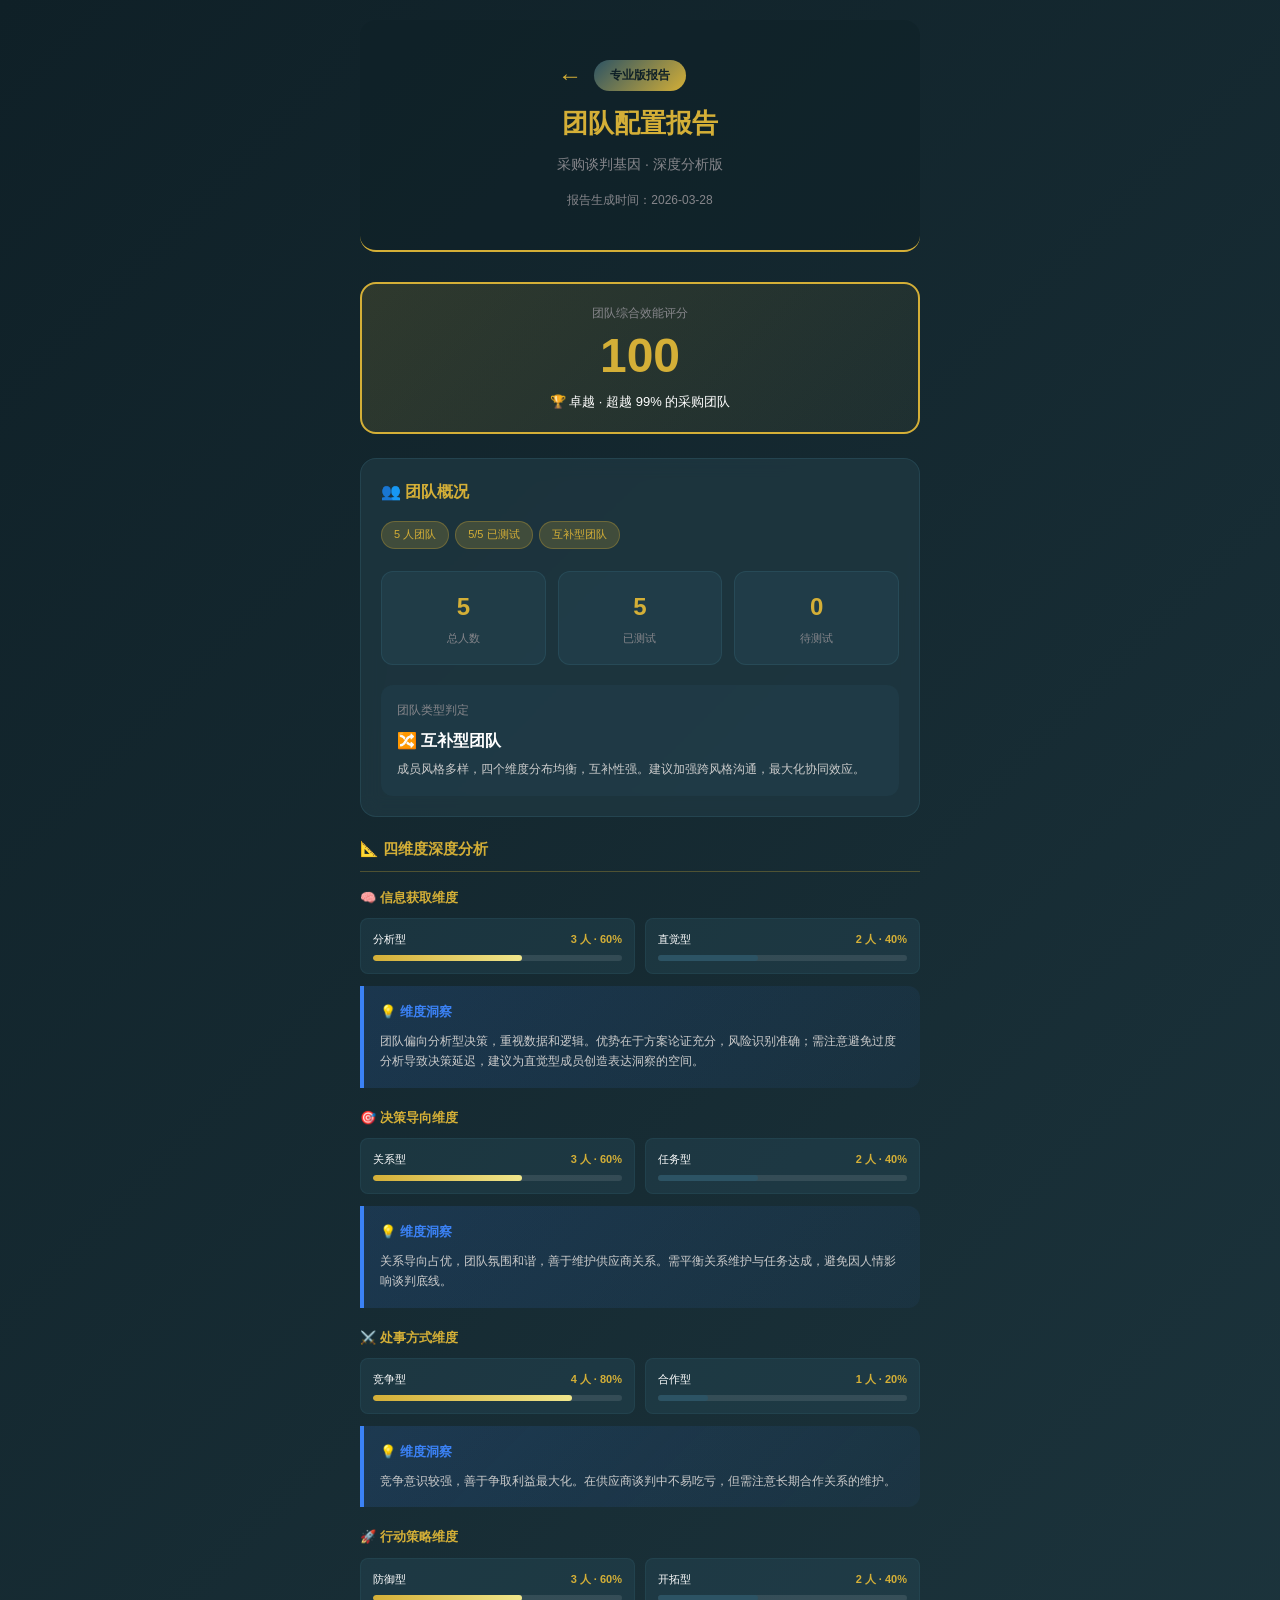
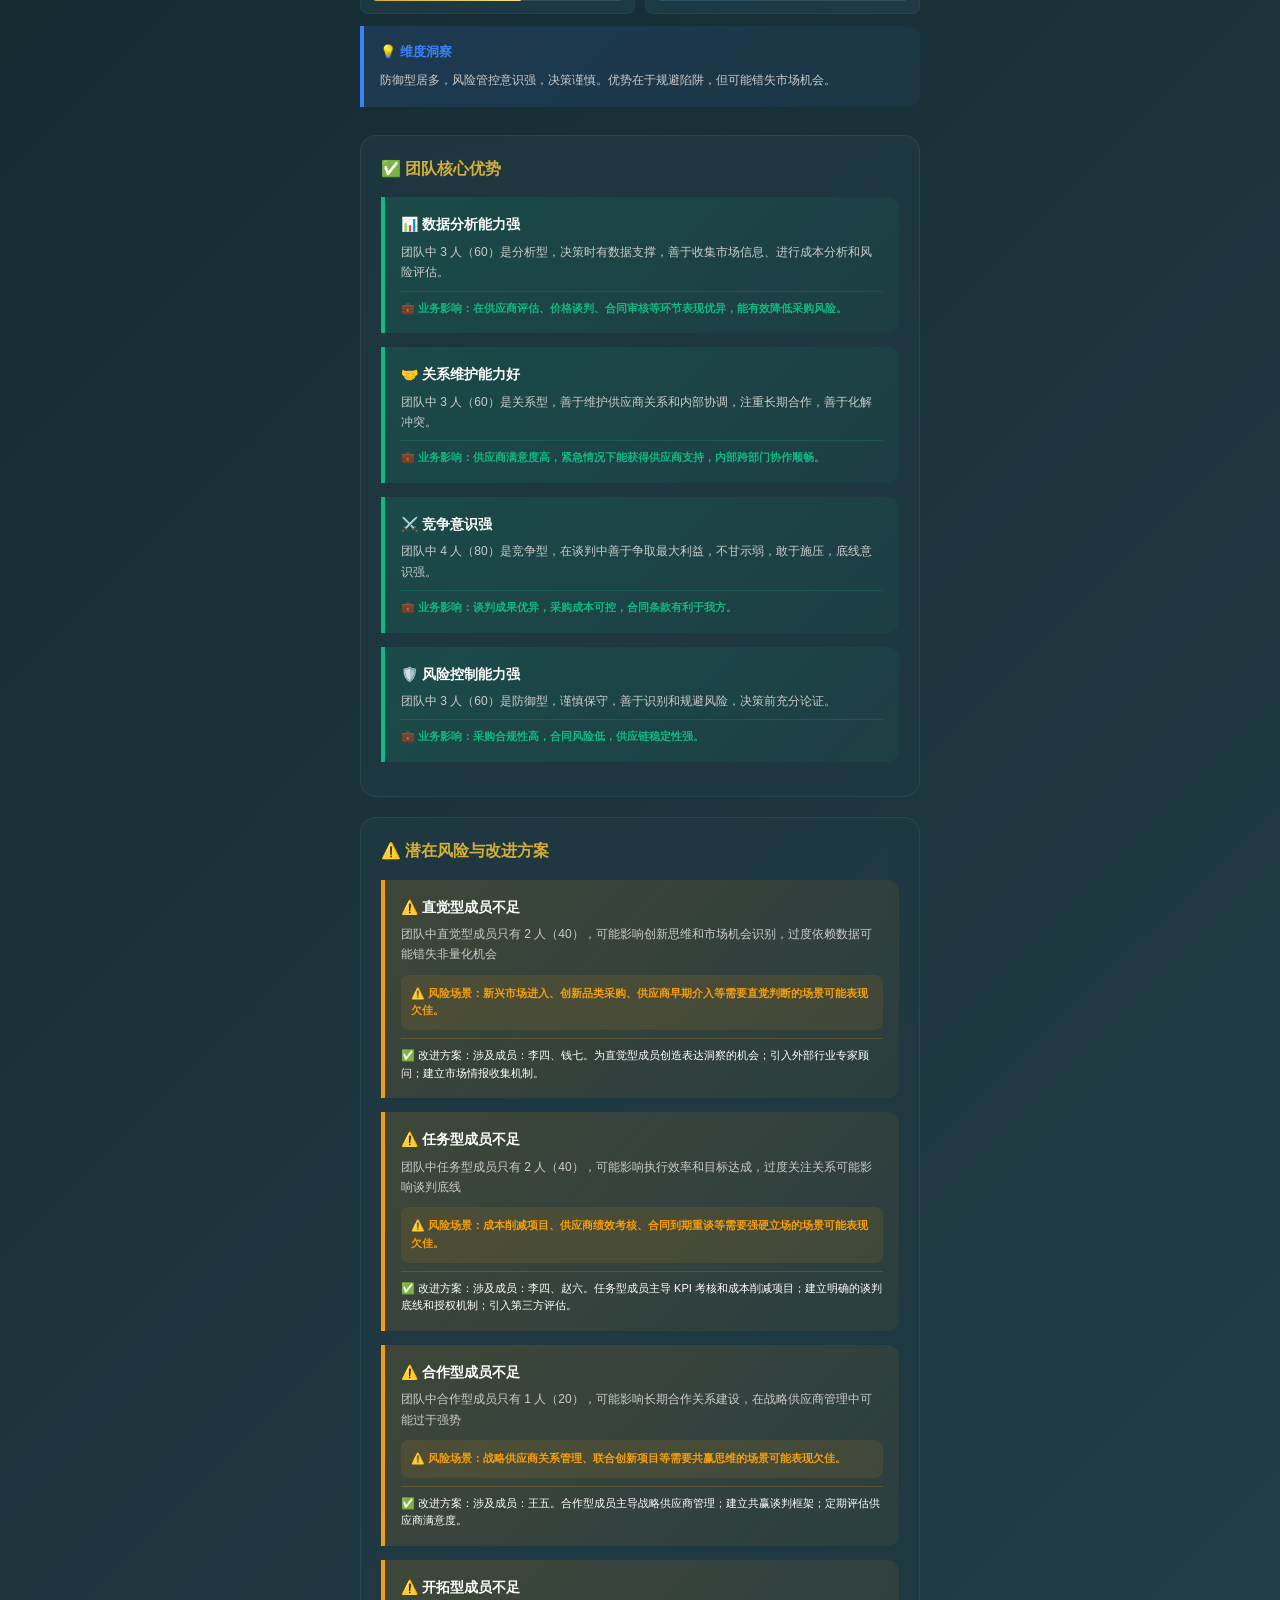
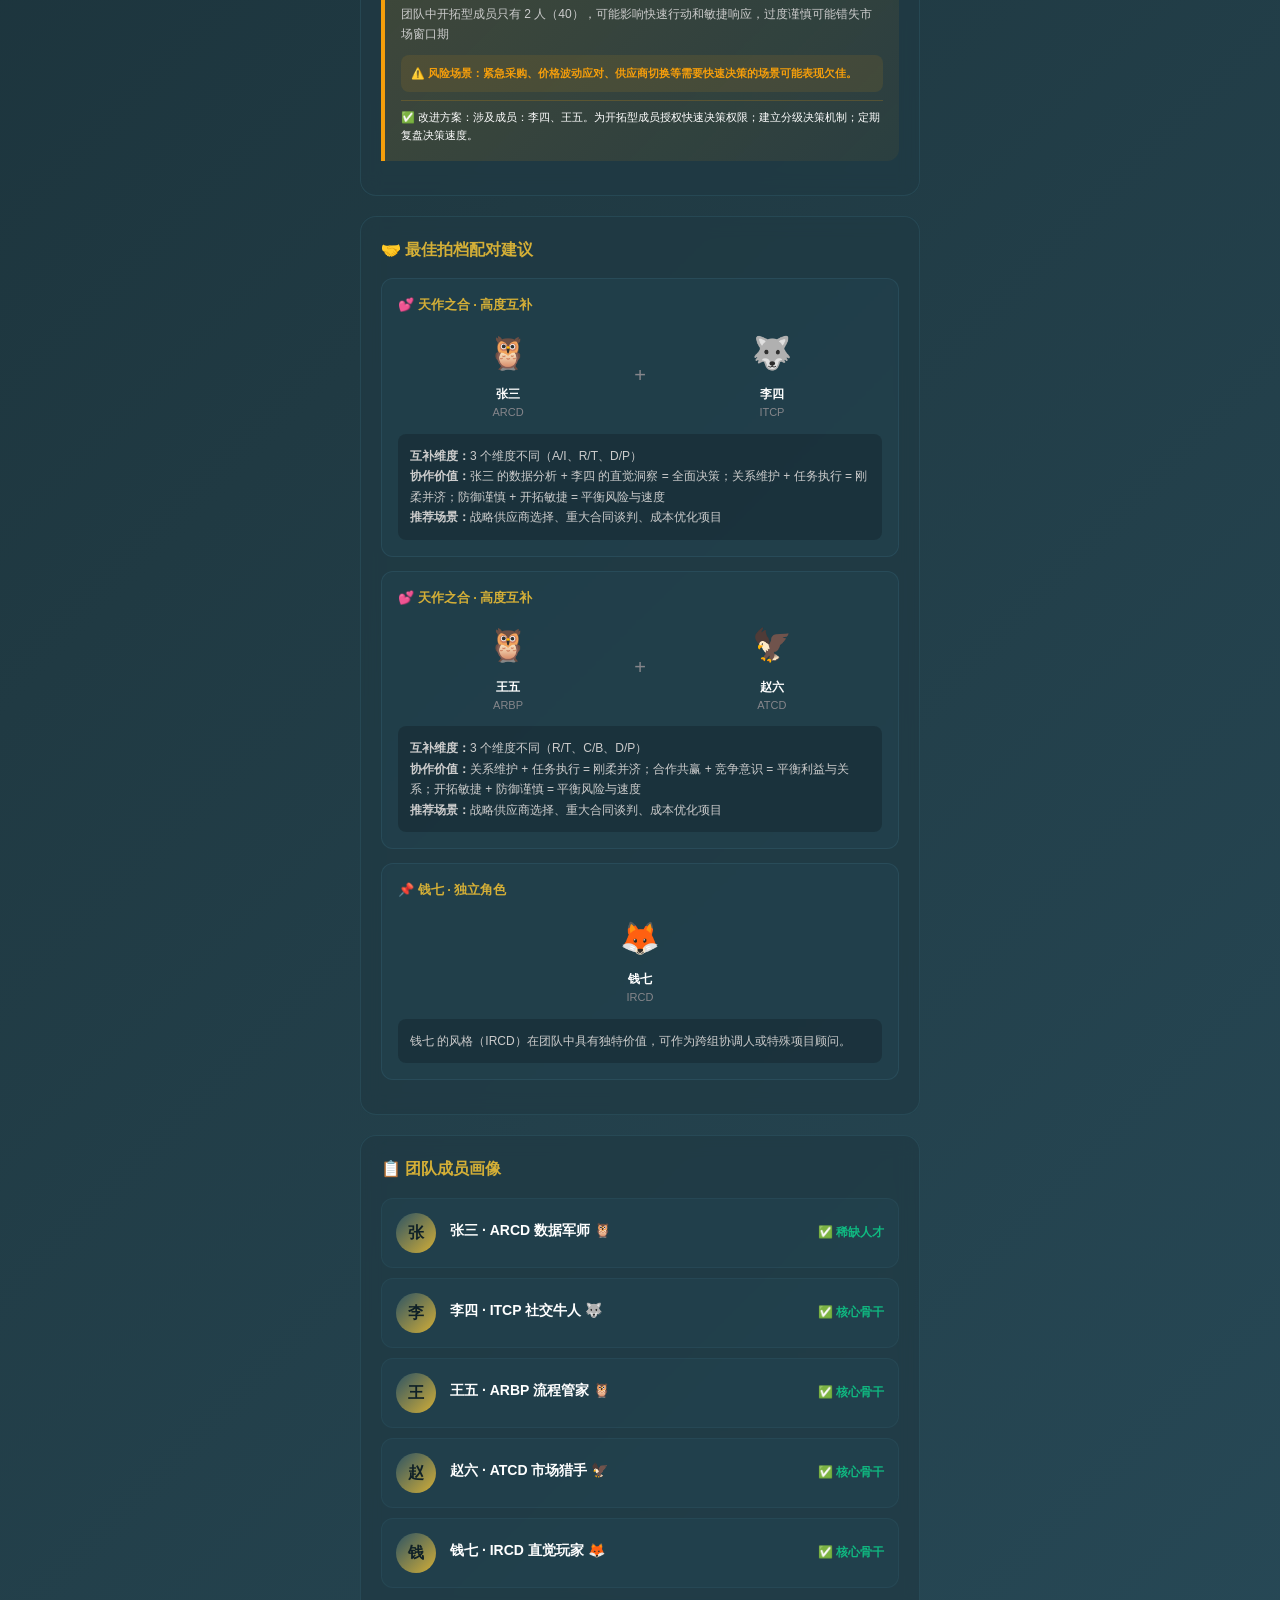
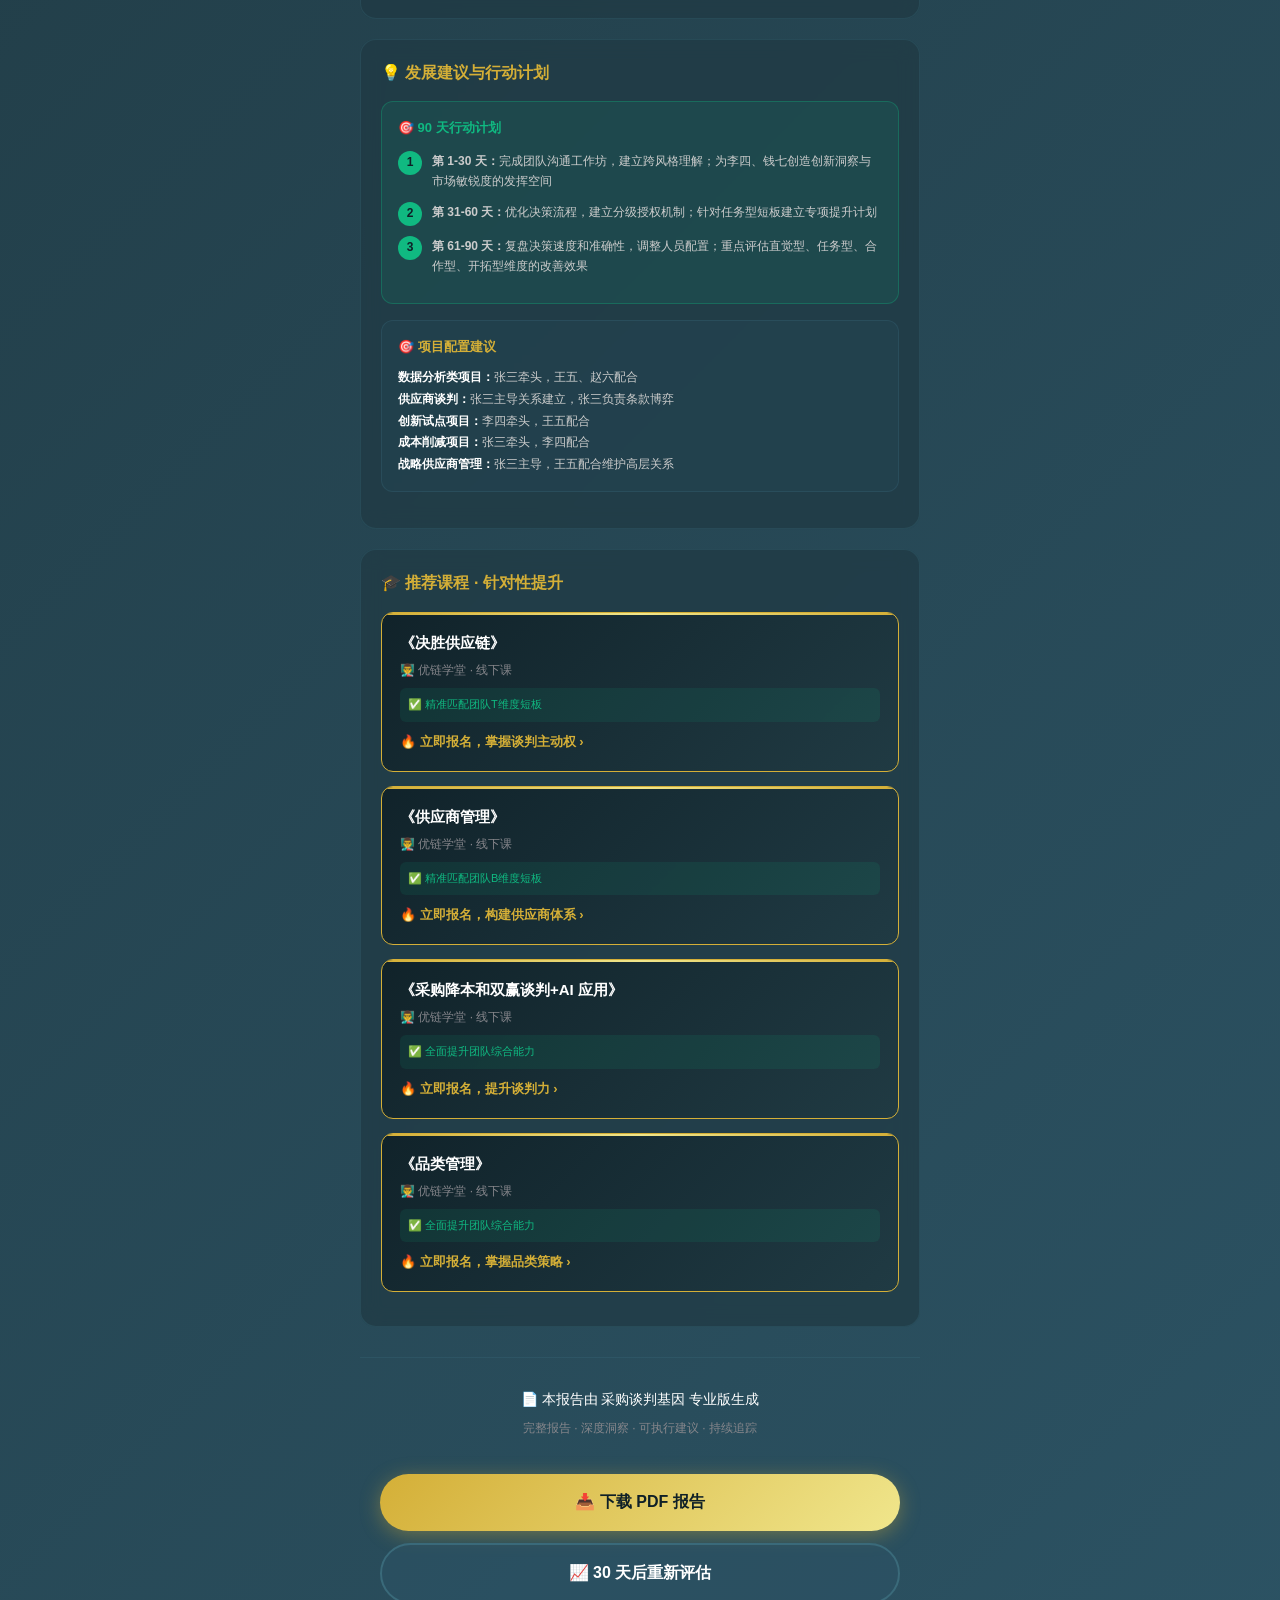
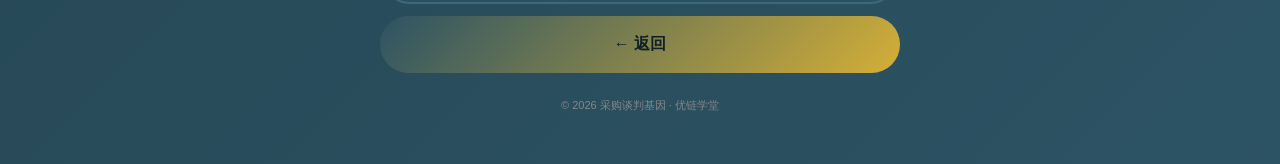
==== commit 5ce9a264: "fix: 补全评分算法，清除HTML硬编码默认值" ====
--- a/team-report-pro.html
+++ b/team-report-pro.html
@@ -97,28 +97,26 @@
   <div style="margin-top:16px;font-size:12px;color:#86868b;" id="report-date">报告生成时间：2026-03-28</div>
 </div>
 
-<!-- ── 综合评分 ── -->
+<!-- ── 综合评分（由 JS 算法动态生成）── -->
 <div class="score-box">
   <div class="score-label">团队综合效能评分</div>
-  <div class="score-num" id="score-num">87</div>
-  <div class="score-level" id="score-level">🏆 优秀 · 超越 78% 的采购团队</div>
+  <div class="score-num" id="score-num">--</div>
+  <div class="score-level" id="score-level">计算中...</div>
 </div>
 
-<!-- ── 团队概况 ── -->
+<!-- ── 团队概况（由 JS 算法动态生成）── -->
 <div class="card">
   <div class="card-title pro">👥 团队概况</div>
-  <div class="tag-row" id="team-tags">
-    <span class="tag">5 人团队</span><span class="tag">100% 已测试</span><span class="tag">互补型</span>
-  </div>
+  <div class="tag-row" id="team-tags"><span class="tag">计算中...</span></div>
   <div class="stats" style="margin-top:16px;">
-    <div class="stat"><div class="stat-num" id="team-total">5</div><div class="stat-label">总人数</div></div>
-    <div class="stat"><div class="stat-num" id="team-tested">5</div><div class="stat-label">已测试</div></div>
-    <div class="stat"><div class="stat-num" id="team-pending">0</div><div class="stat-label">待测试</div></div>
+    <div class="stat"><div class="stat-num" id="team-total">--</div><div class="stat-label">总人数</div></div>
+    <div class="stat"><div class="stat-num" id="team-tested">--</div><div class="stat-label">已测试</div></div>
+    <div class="stat"><div class="stat-num" id="team-pending">--</div><div class="stat-label">待测试</div></div>
   </div>
   <div id="team-type-box" style="background:rgba(44,83,100,0.2);padding:16px;border-radius:12px;margin-top:16px;">
     <div style="font-size:12px;color:#86868b;margin-bottom:8px;">团队类型判定</div>
-    <div style="font-size:16px;font-weight:700;color:#fff;margin-bottom:6px;" id="team-type-label">🔀 互补型团队</div>
-    <div style="font-size:12px;color:#cccccc;line-height:1.7;" id="team-type-desc">成员风格多样，优势互补，协作潜力大。</div>
+    <div style="font-size:16px;font-weight:700;color:#fff;margin-bottom:6px;" id="team-type-label">计算中...</div>
+    <div style="font-size:12px;color:#cccccc;line-height:1.7;" id="team-type-desc">-</div>
   </div>
 </div>
 
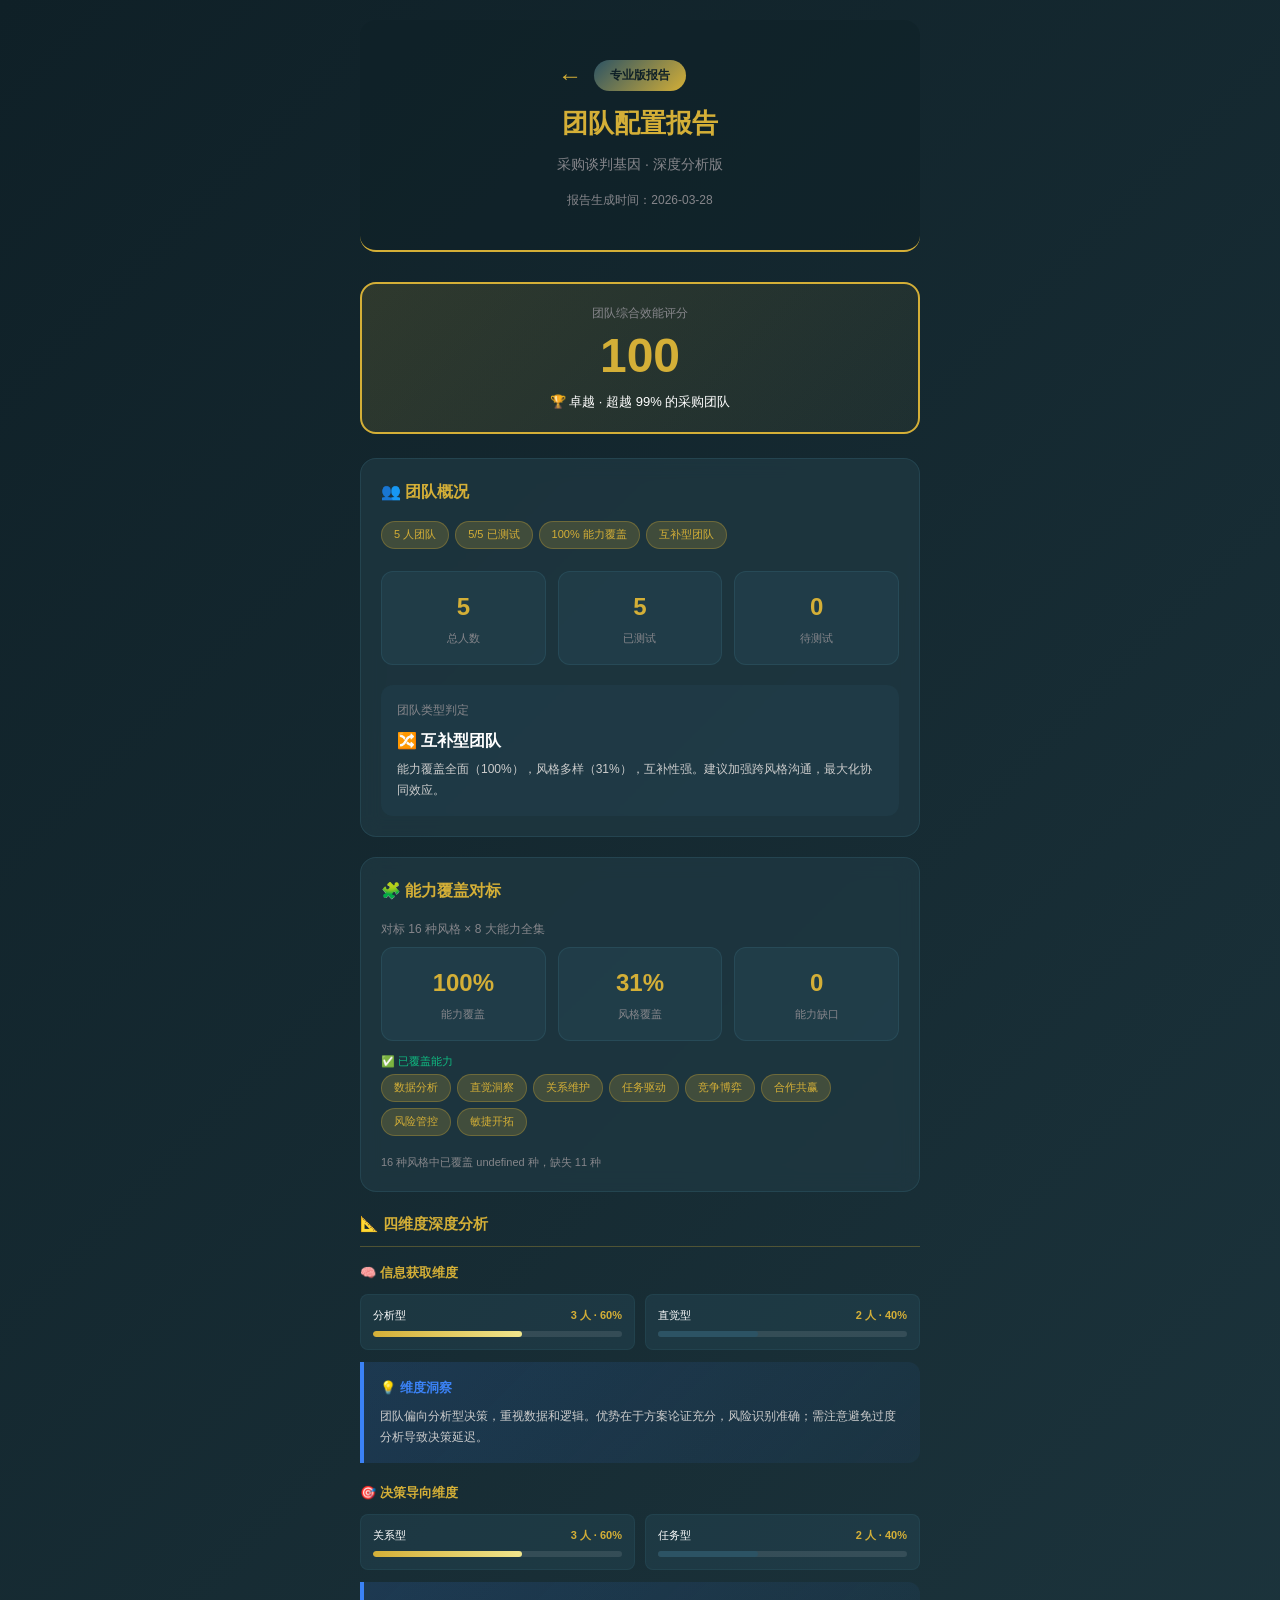
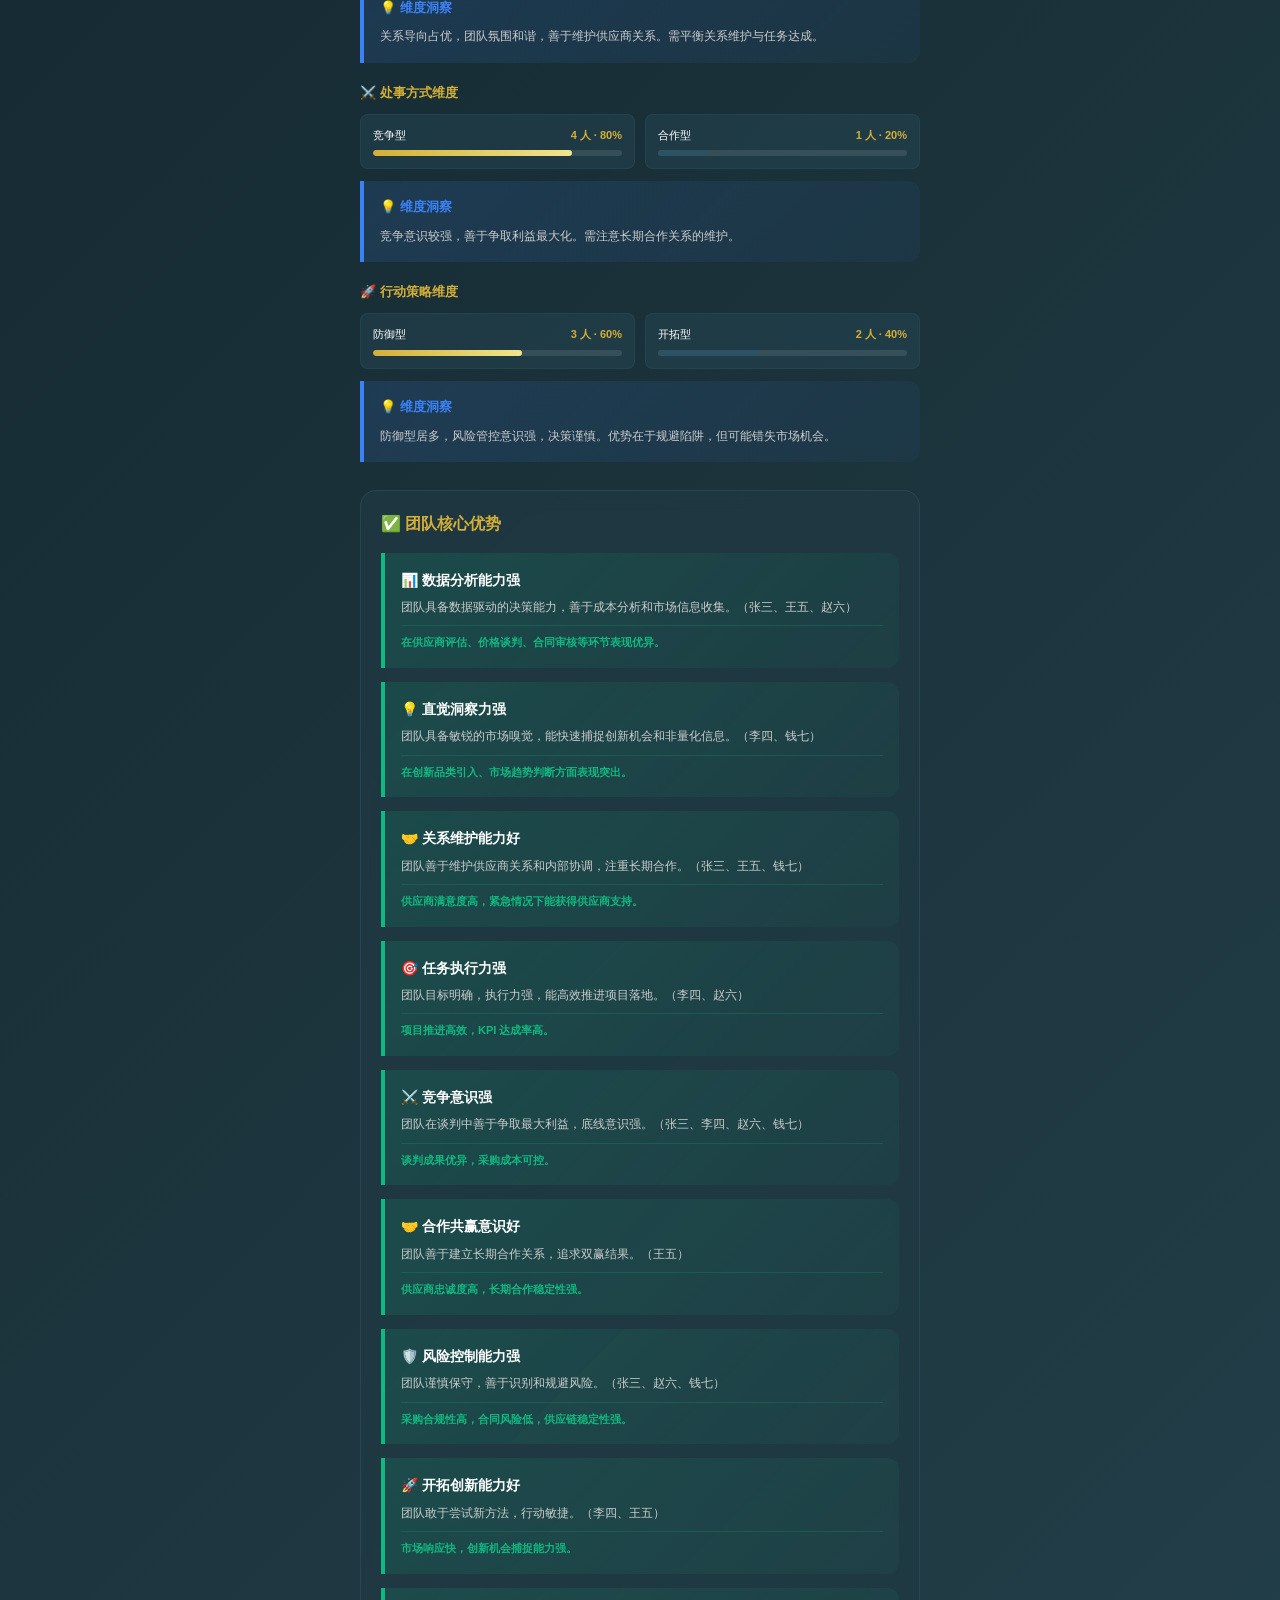
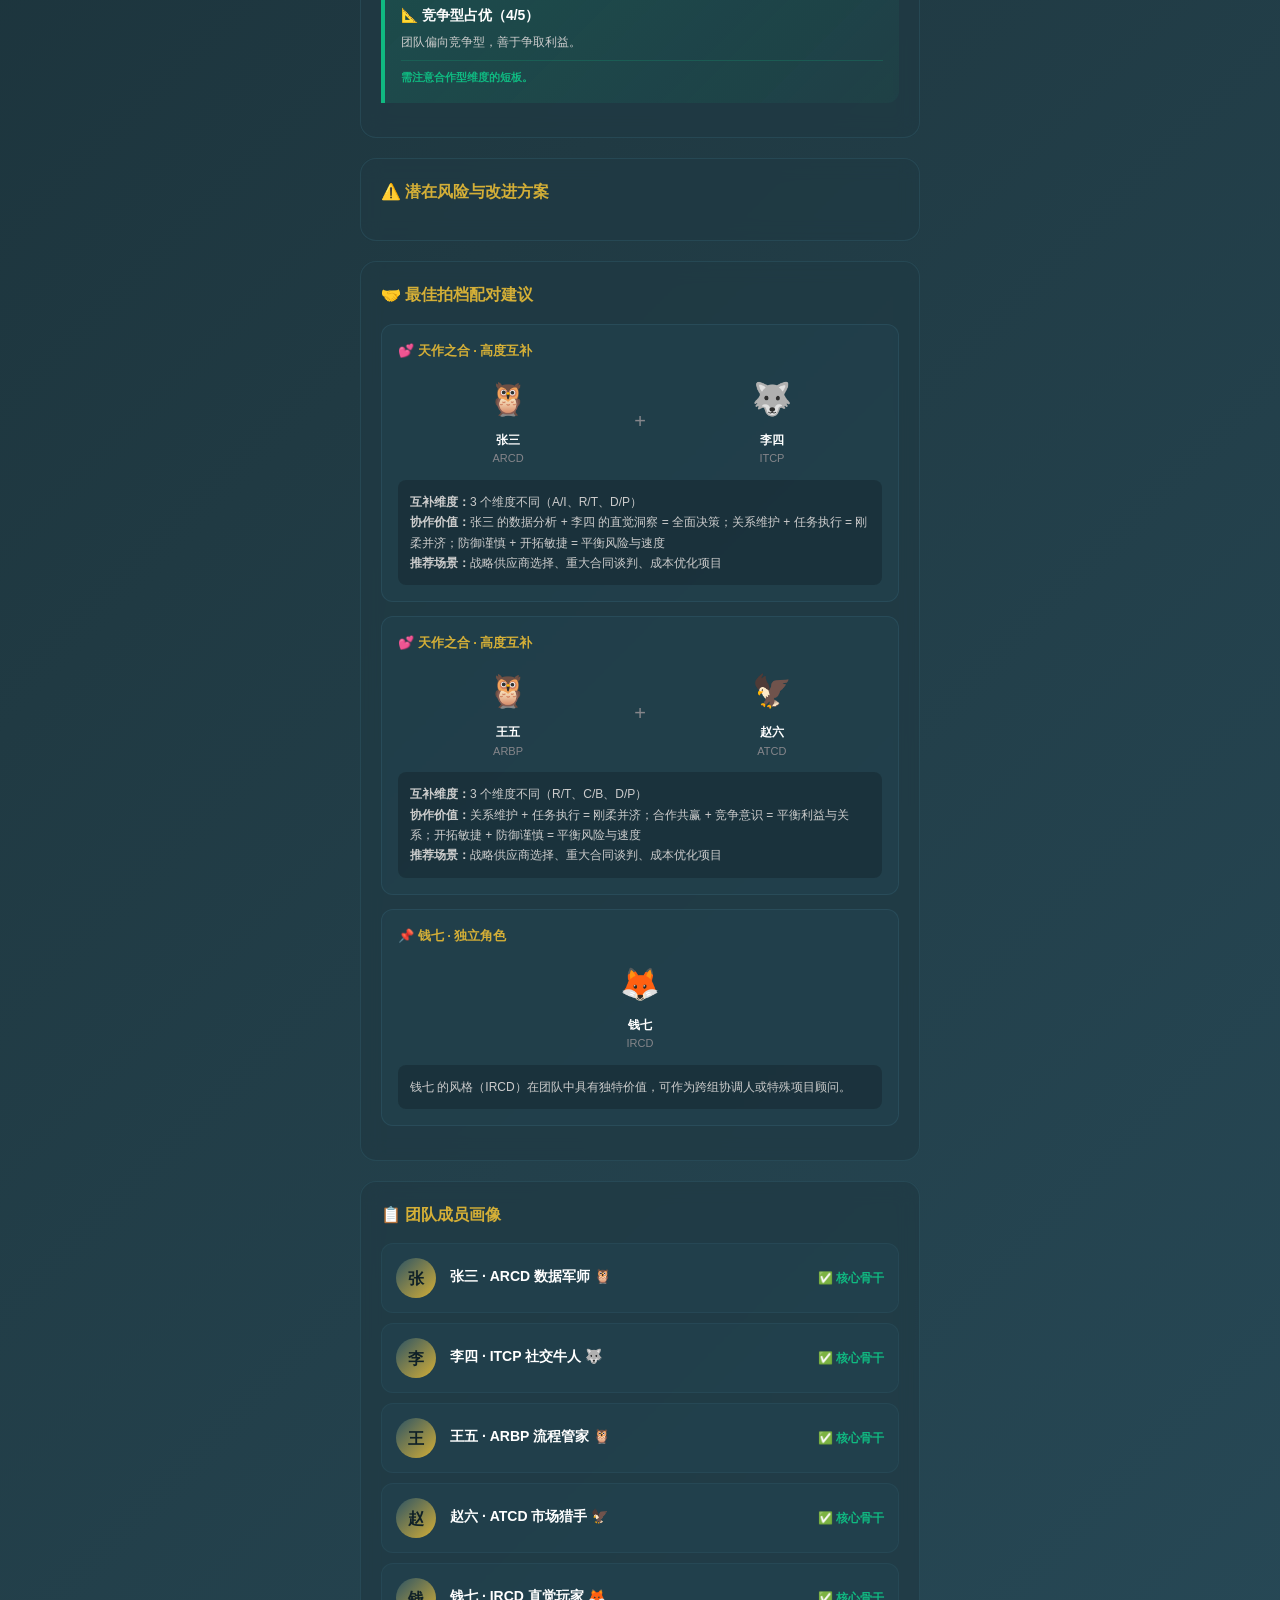
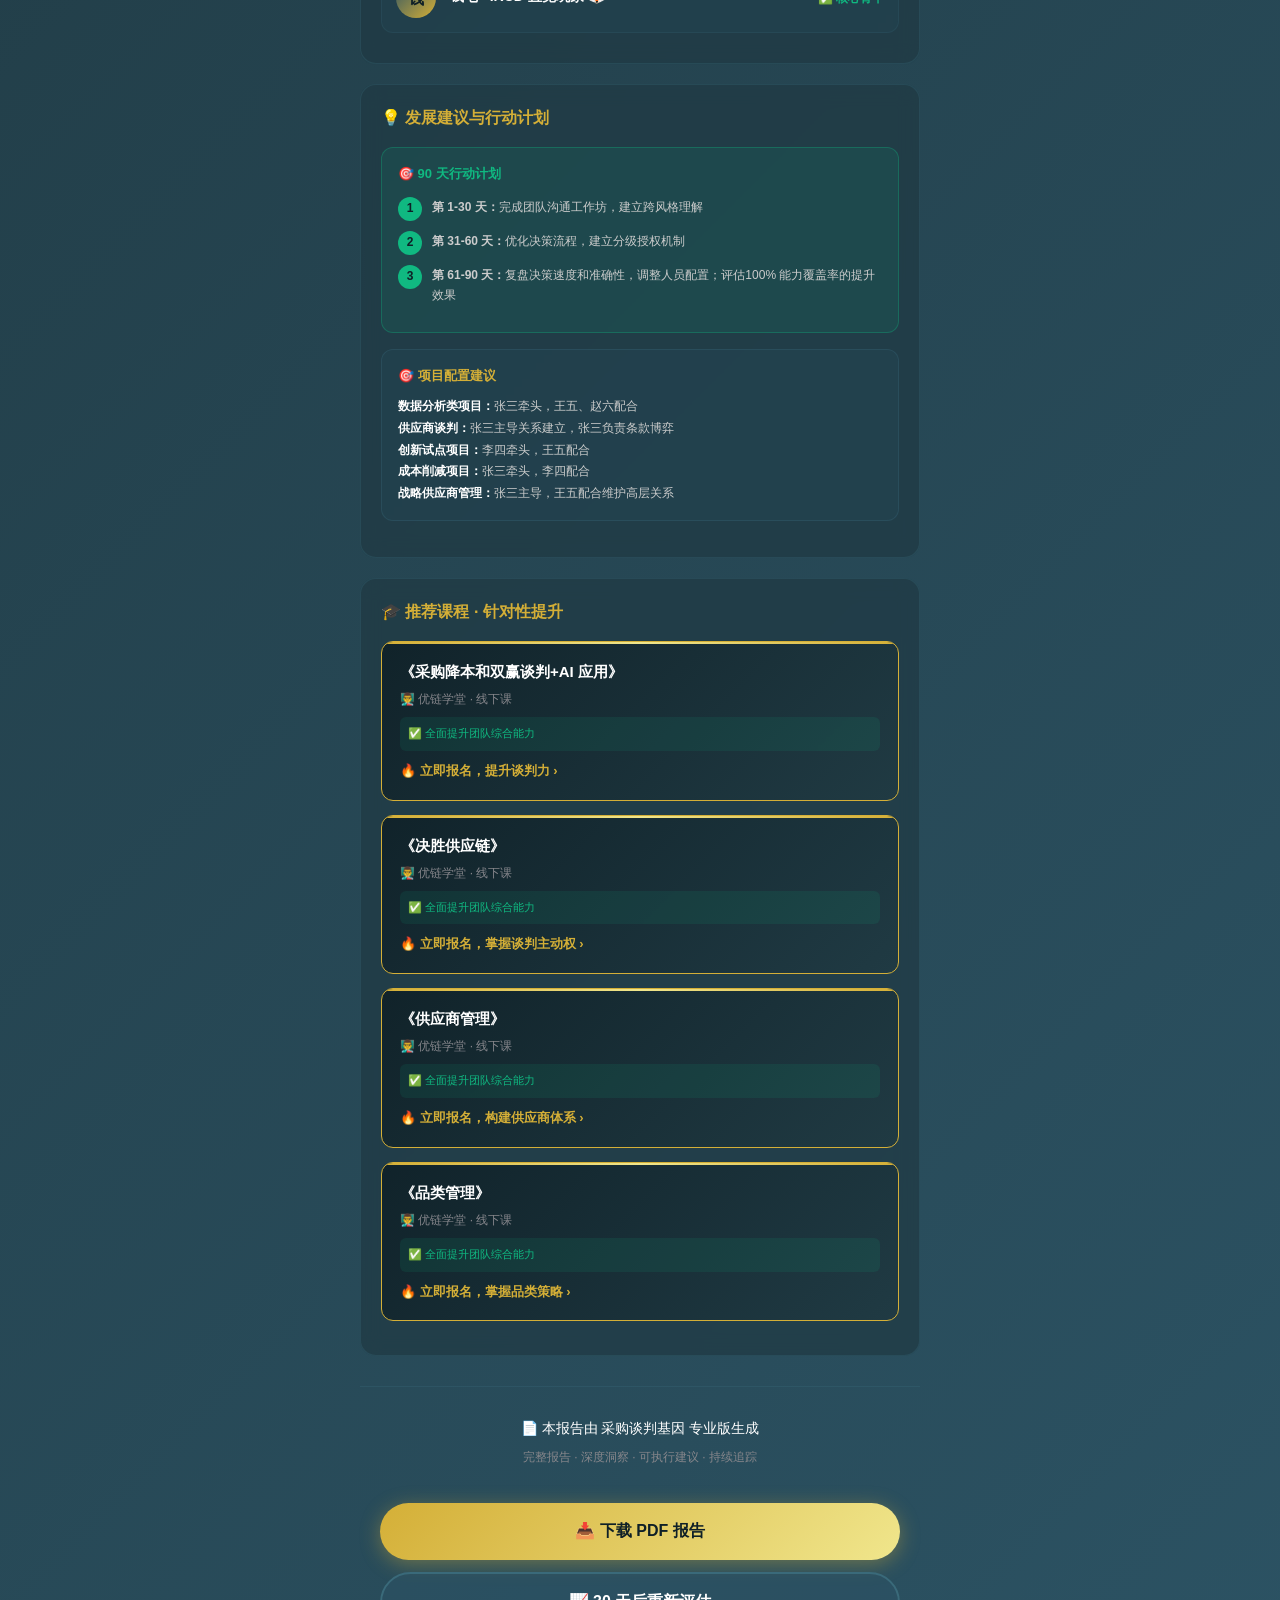
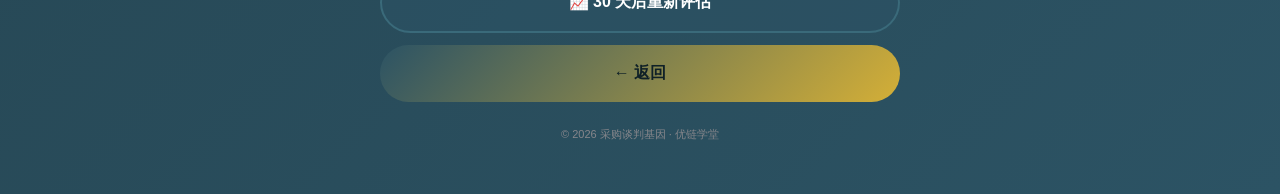
==== commit c1589dd5: "feat: v4.0 对标完整16种风格×8大能力全集，算法不再只看团队内部" ====
--- a/team-report-pro.html
+++ b/team-report-pro.html
@@ -120,6 +120,12 @@
   </div>
 </div>
 
+<!-- ── 能力覆盖对标（对标 16 种风格 × 8 大能力全集）── -->
+<div class="card">
+  <div class="card-title pro">🧩 能力覆盖对标</div>
+  <div id="capability-container">计算中...</div>
+</div>
+
 <!-- ── 四维度深度分析 ── -->
 <div class="section">
   <div class="section-title">📐 四维度深度分析</div>
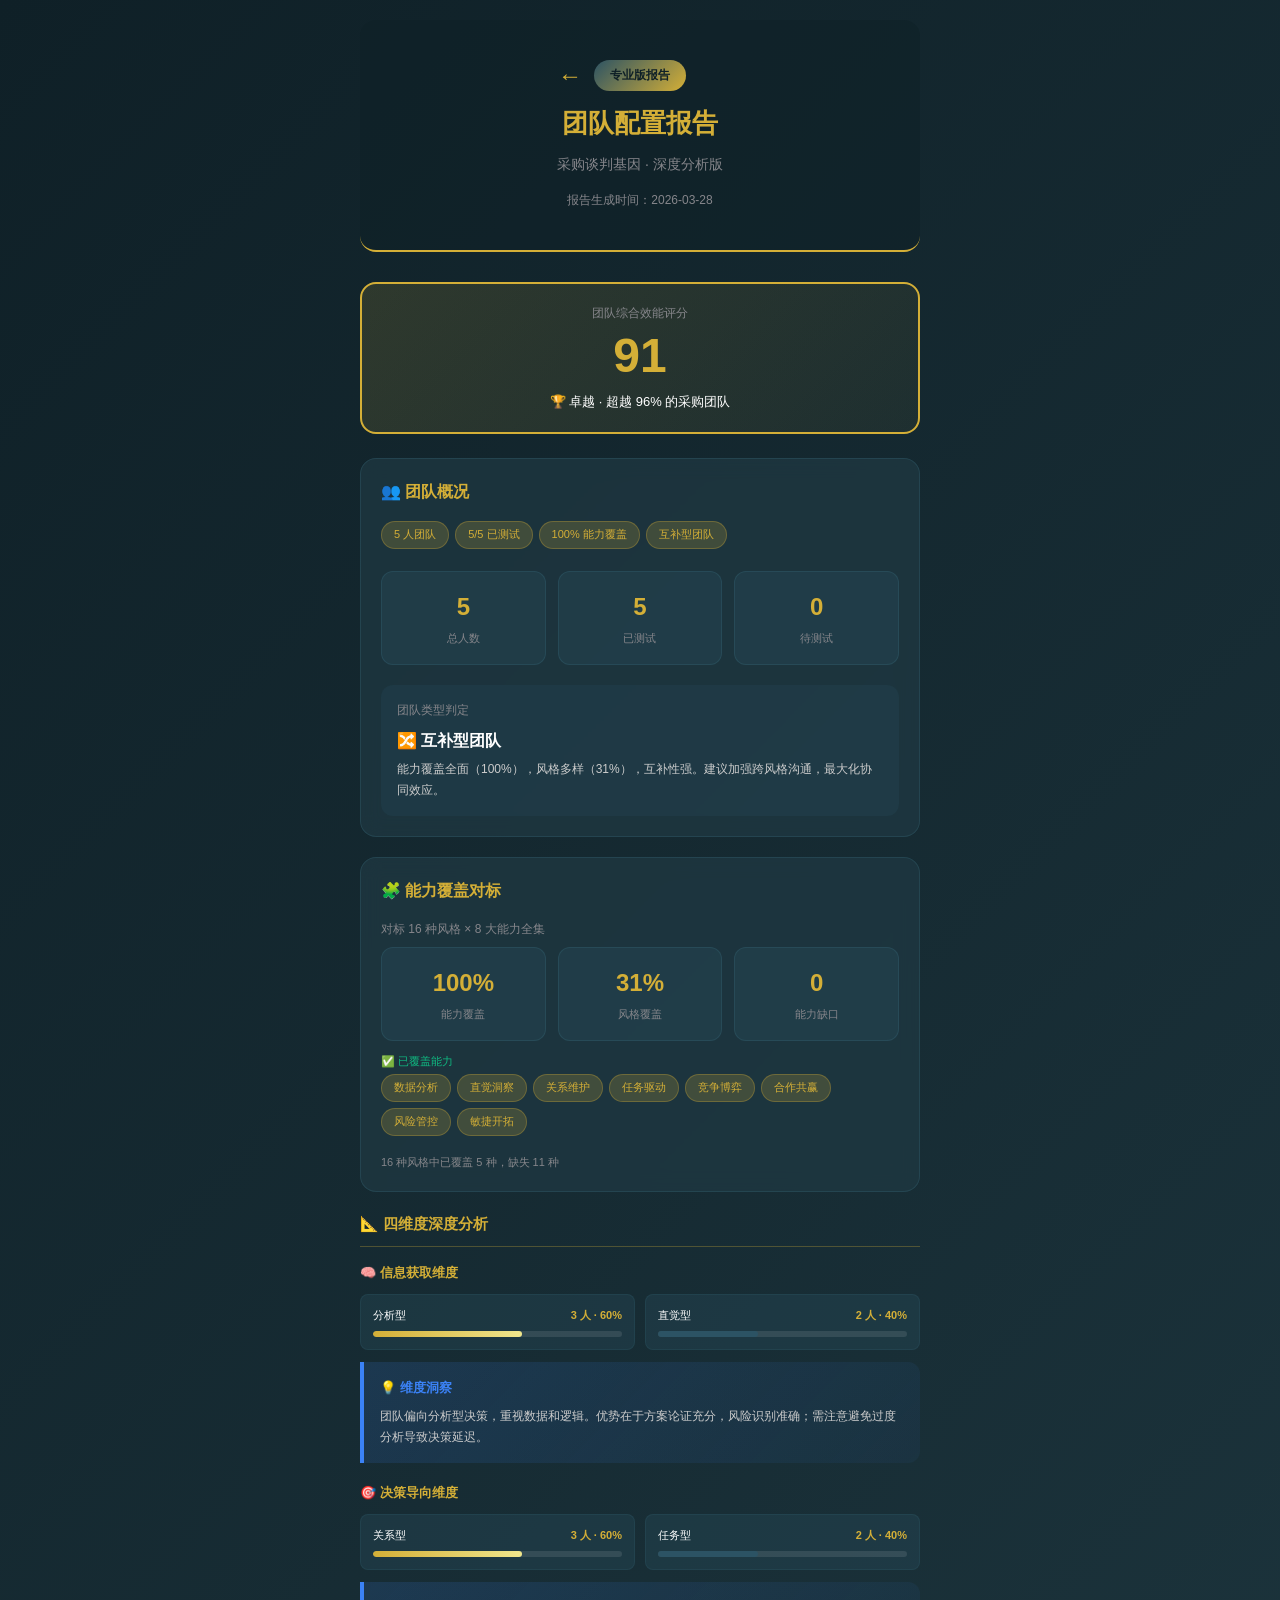
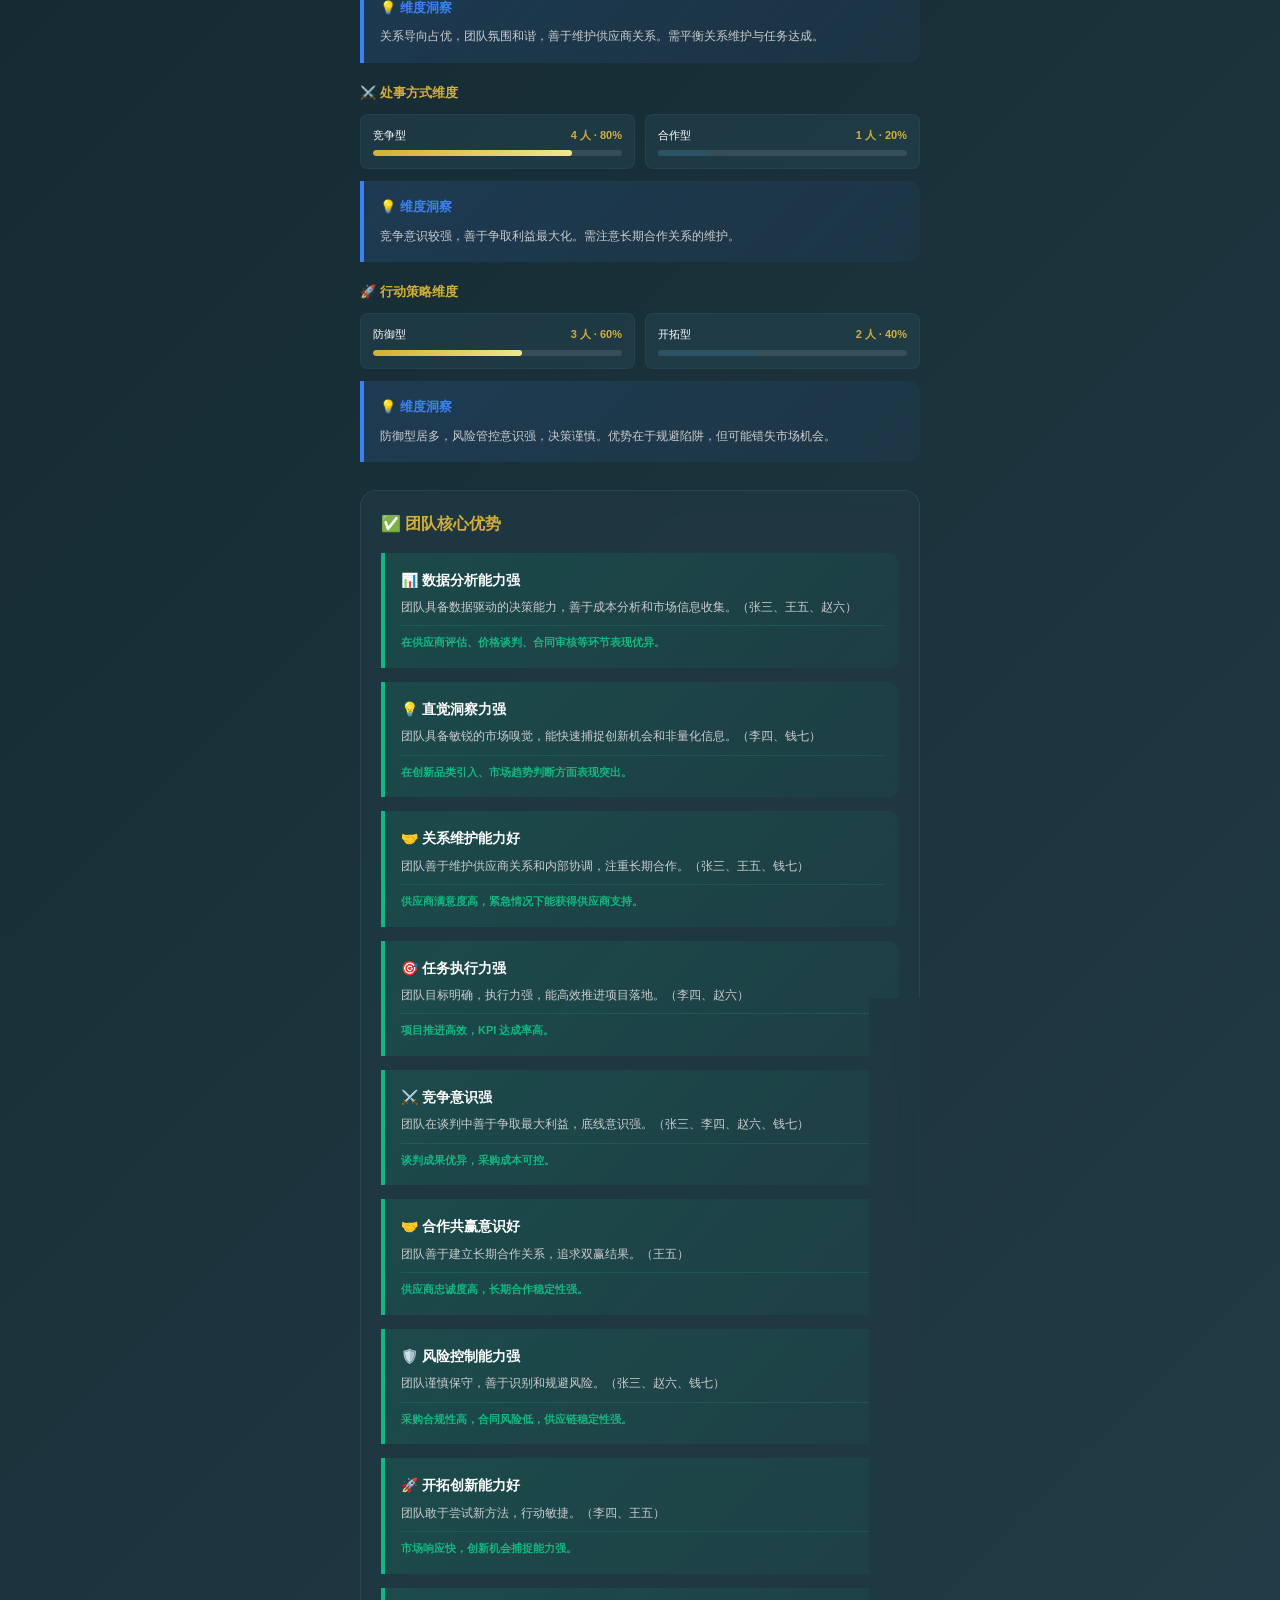
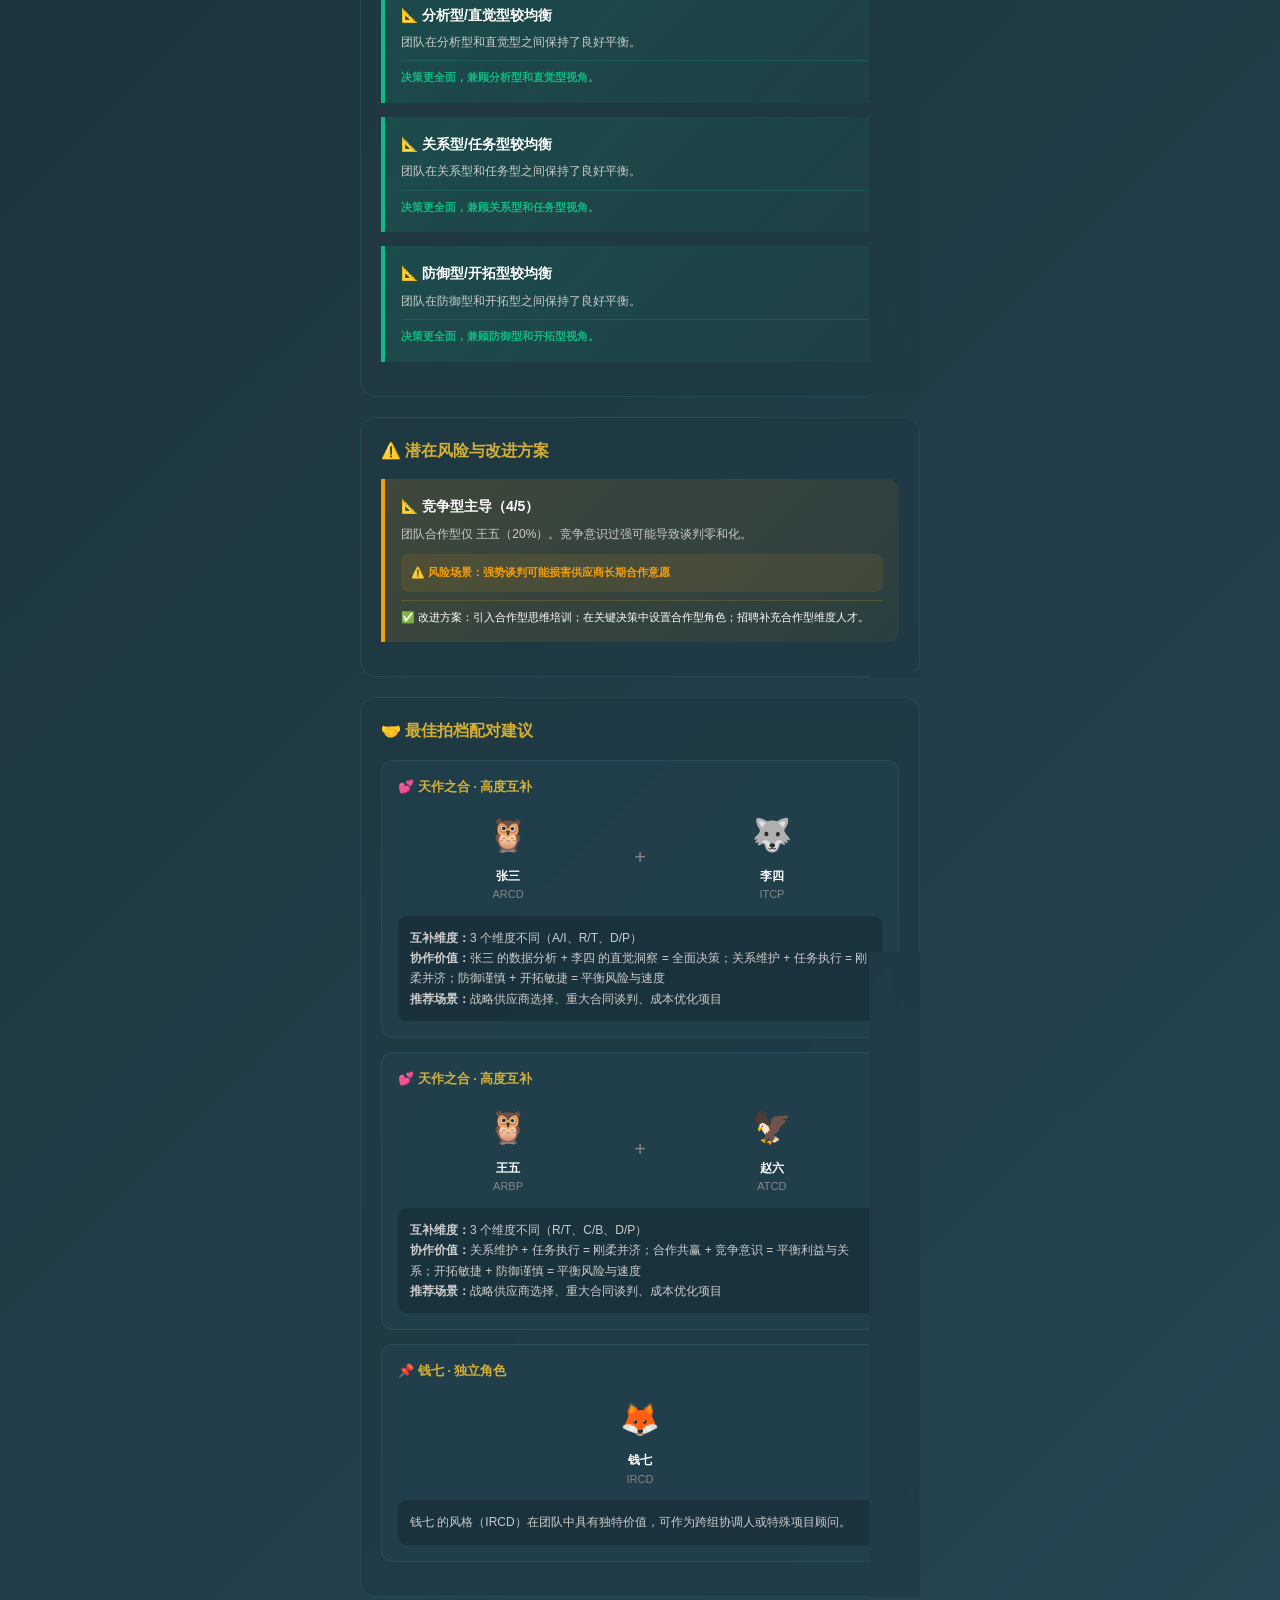
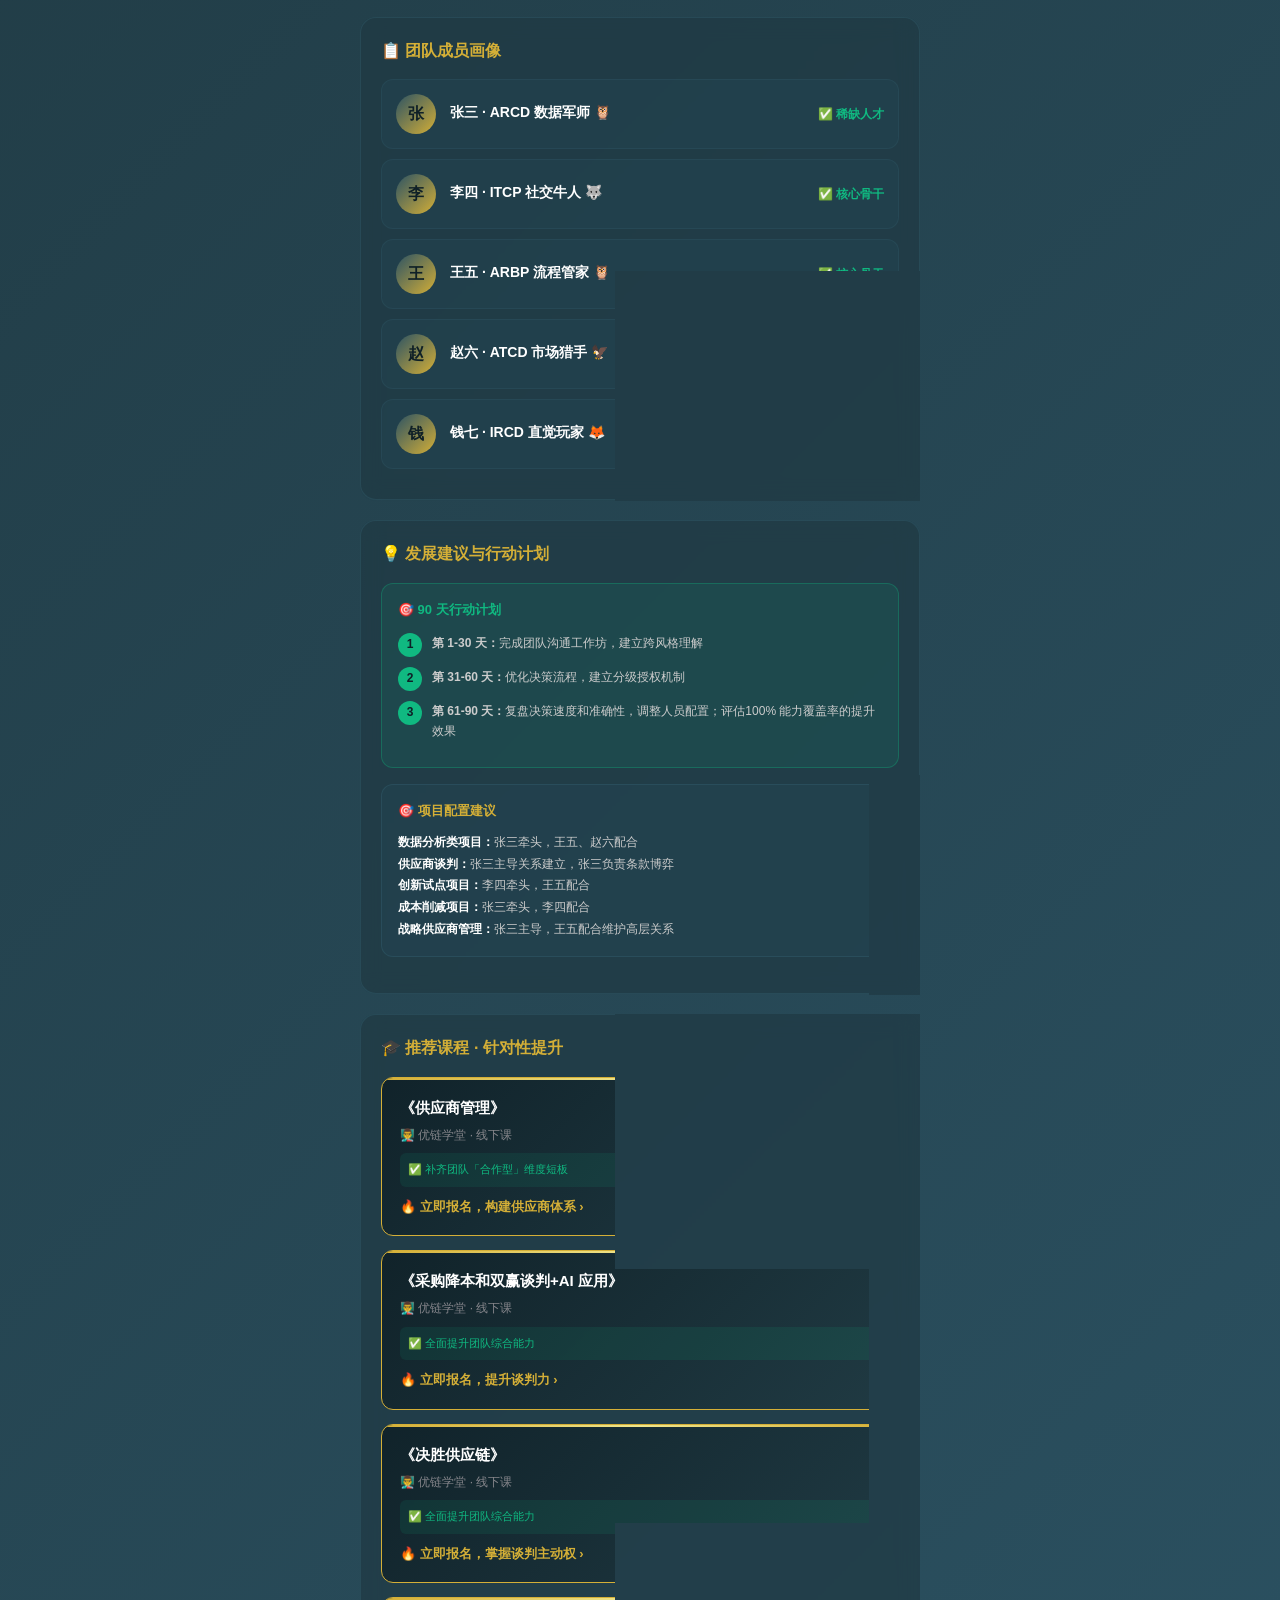
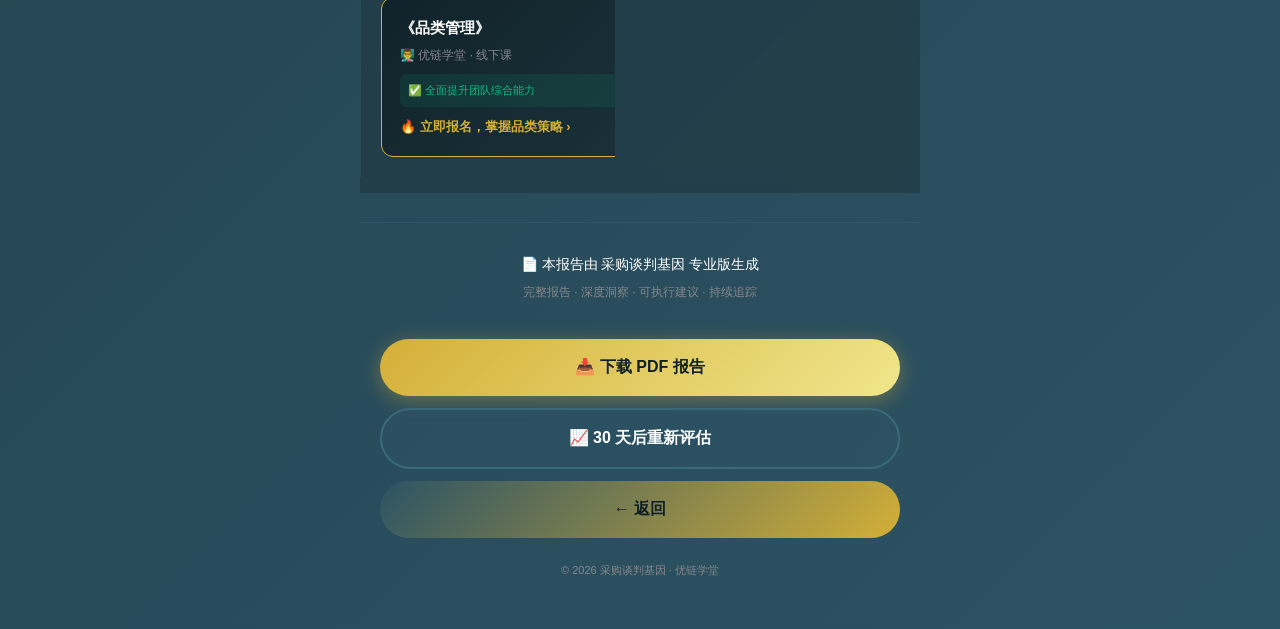
==== commit 7784e271: "fix: 添加JS版本号?v=5强制浏览器刷新缓存" ====
--- a/team-report-pro.html
+++ b/team-report-pro.html
@@ -188,9 +188,9 @@
 </div>
 
 <!-- ── JS 加载（数据 → 计算 → 渲染）── -->
-<script src="styles-v3.js"></script>
-<script src="team-report-data.js"></script>
-<script src="team-report.js"></script>
+<script src="styles-v3.js?v=5"></script>
+<script src="team-report-data.js?v=5"></script>
+<script src="team-report.js?v=5"></script>
 
 </body>
 </html>
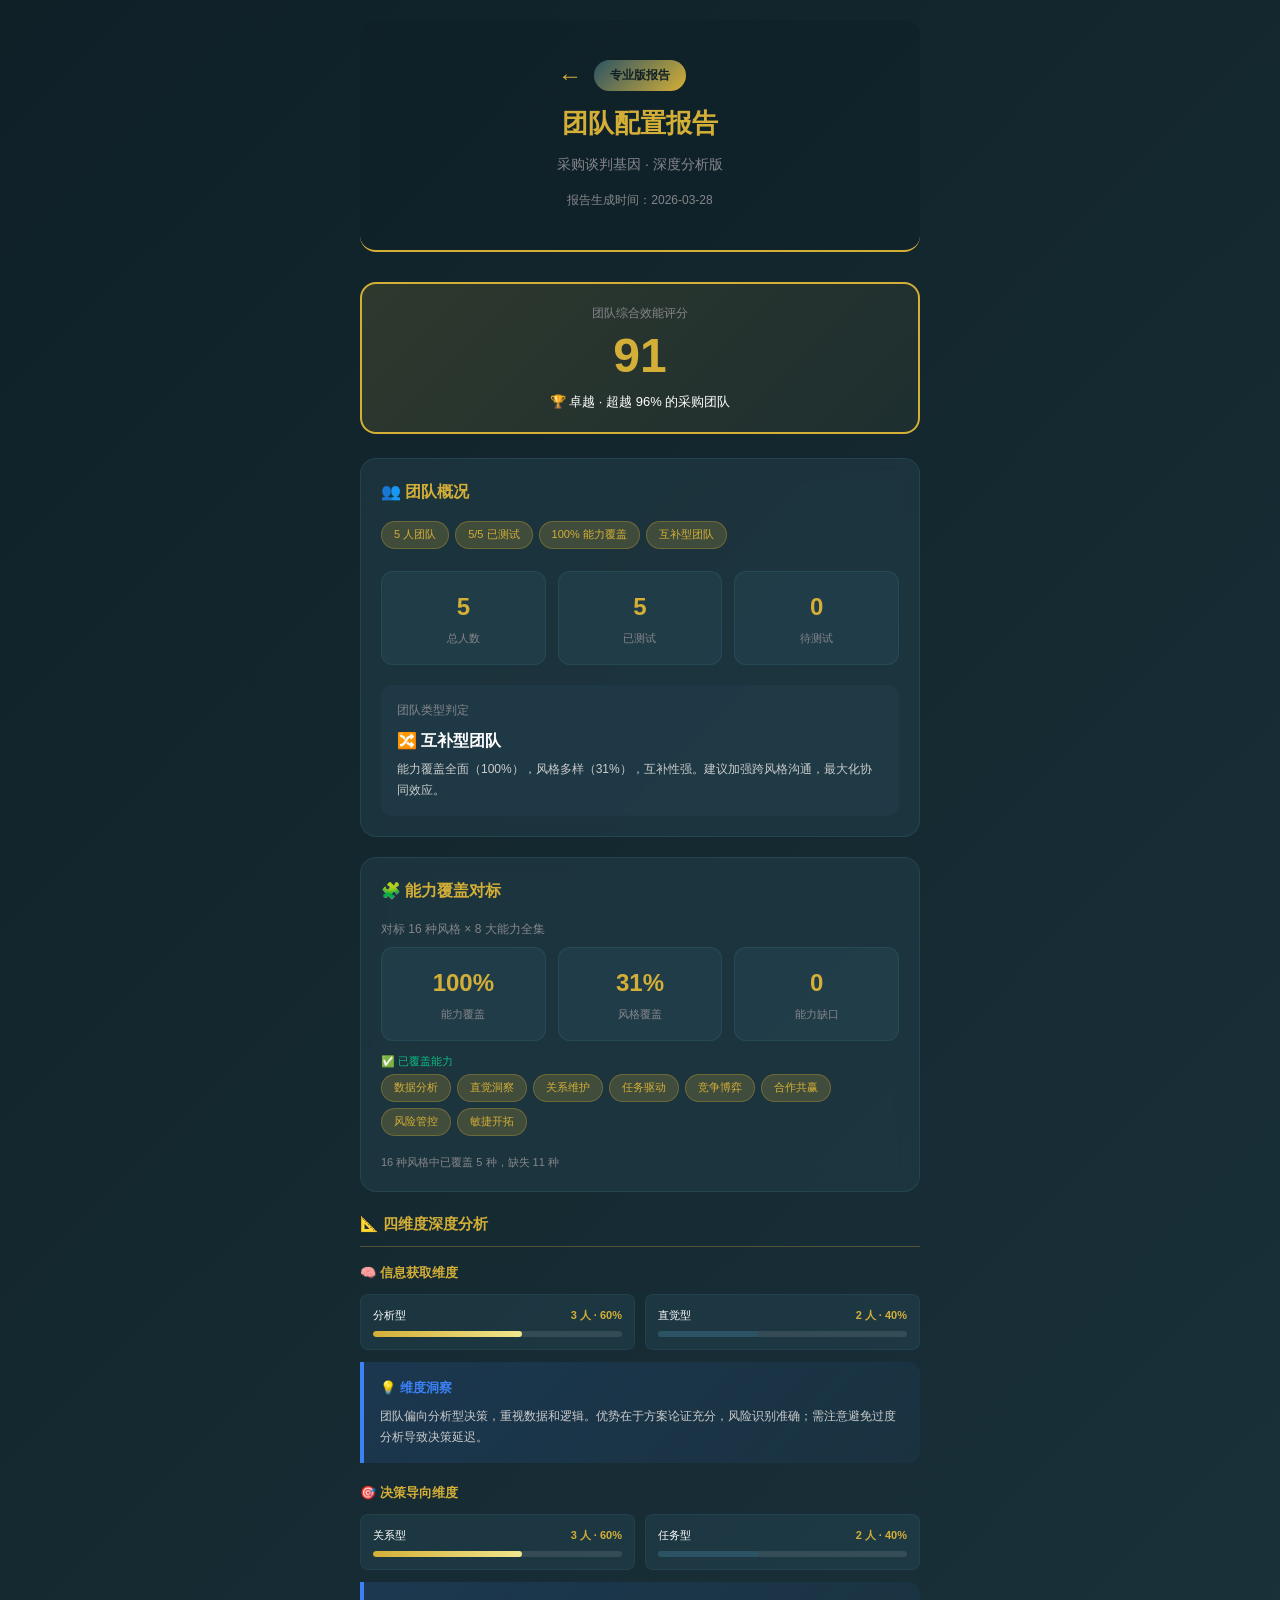
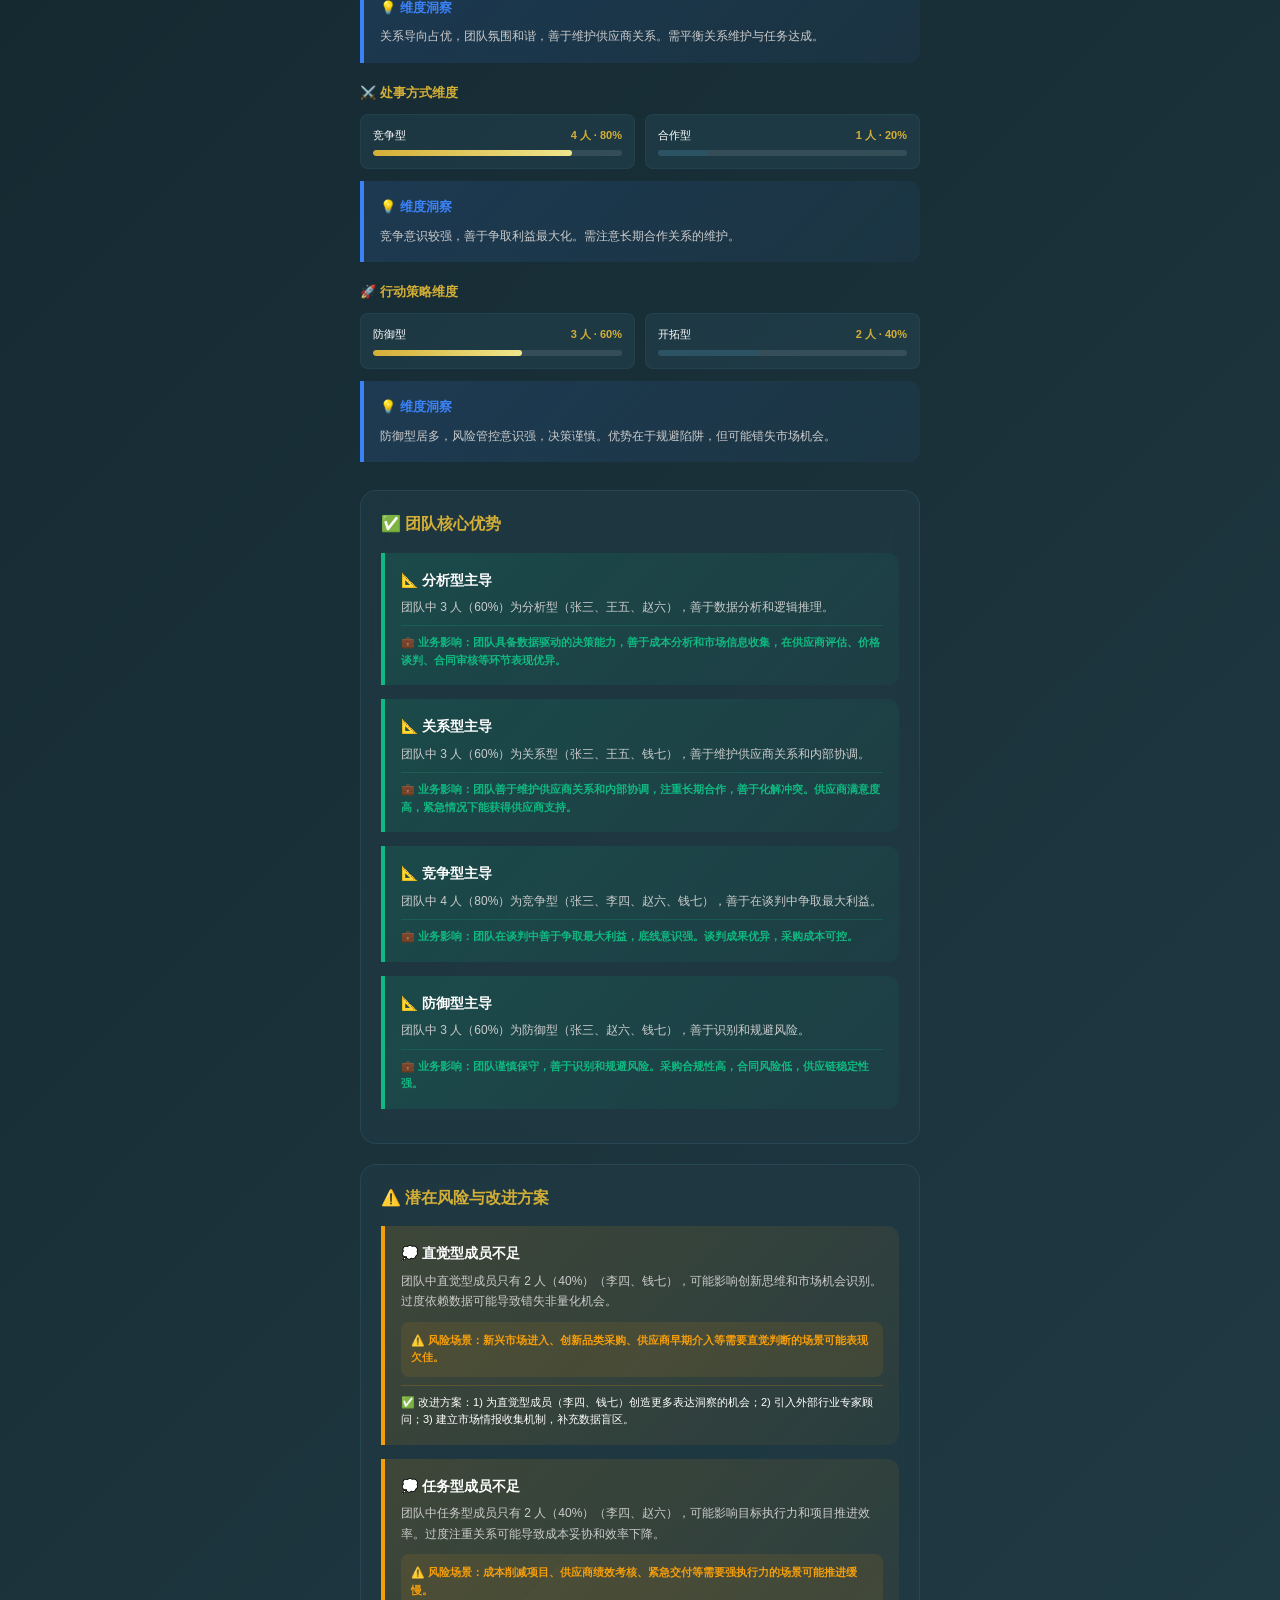
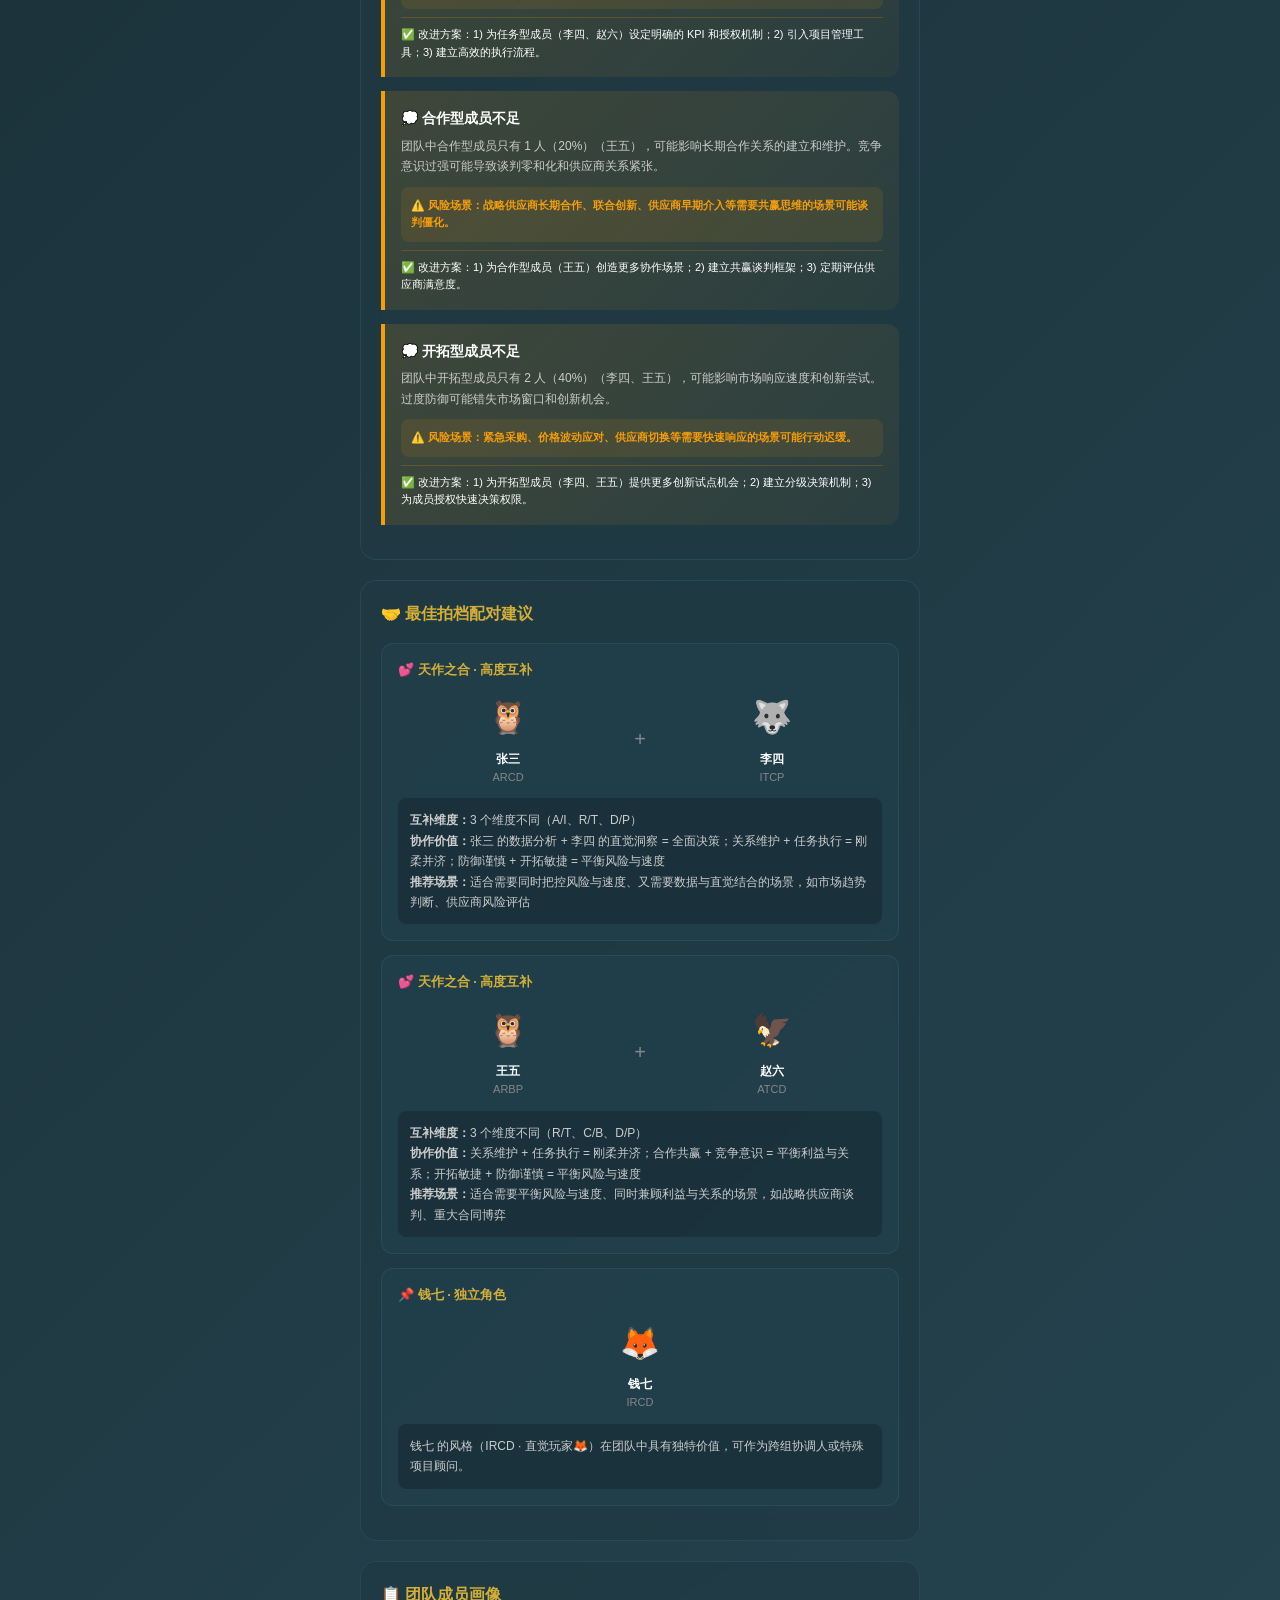
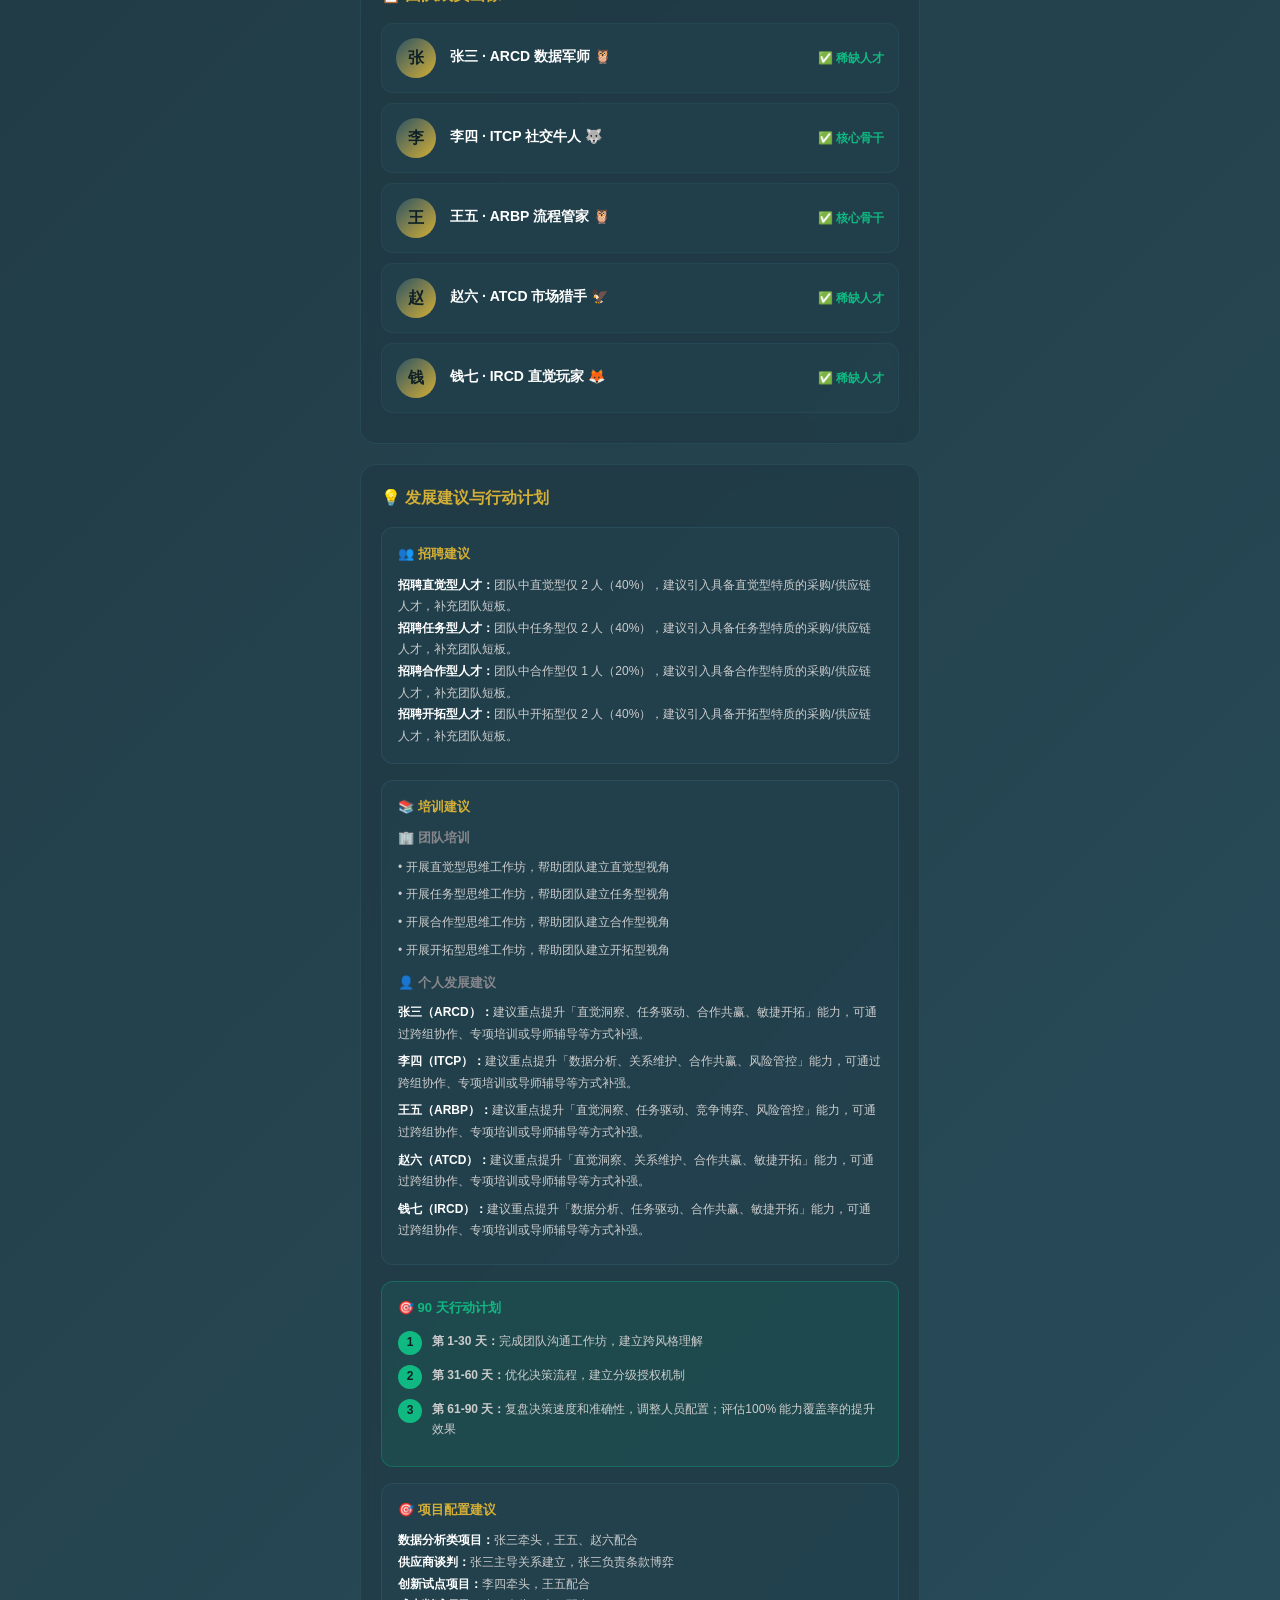
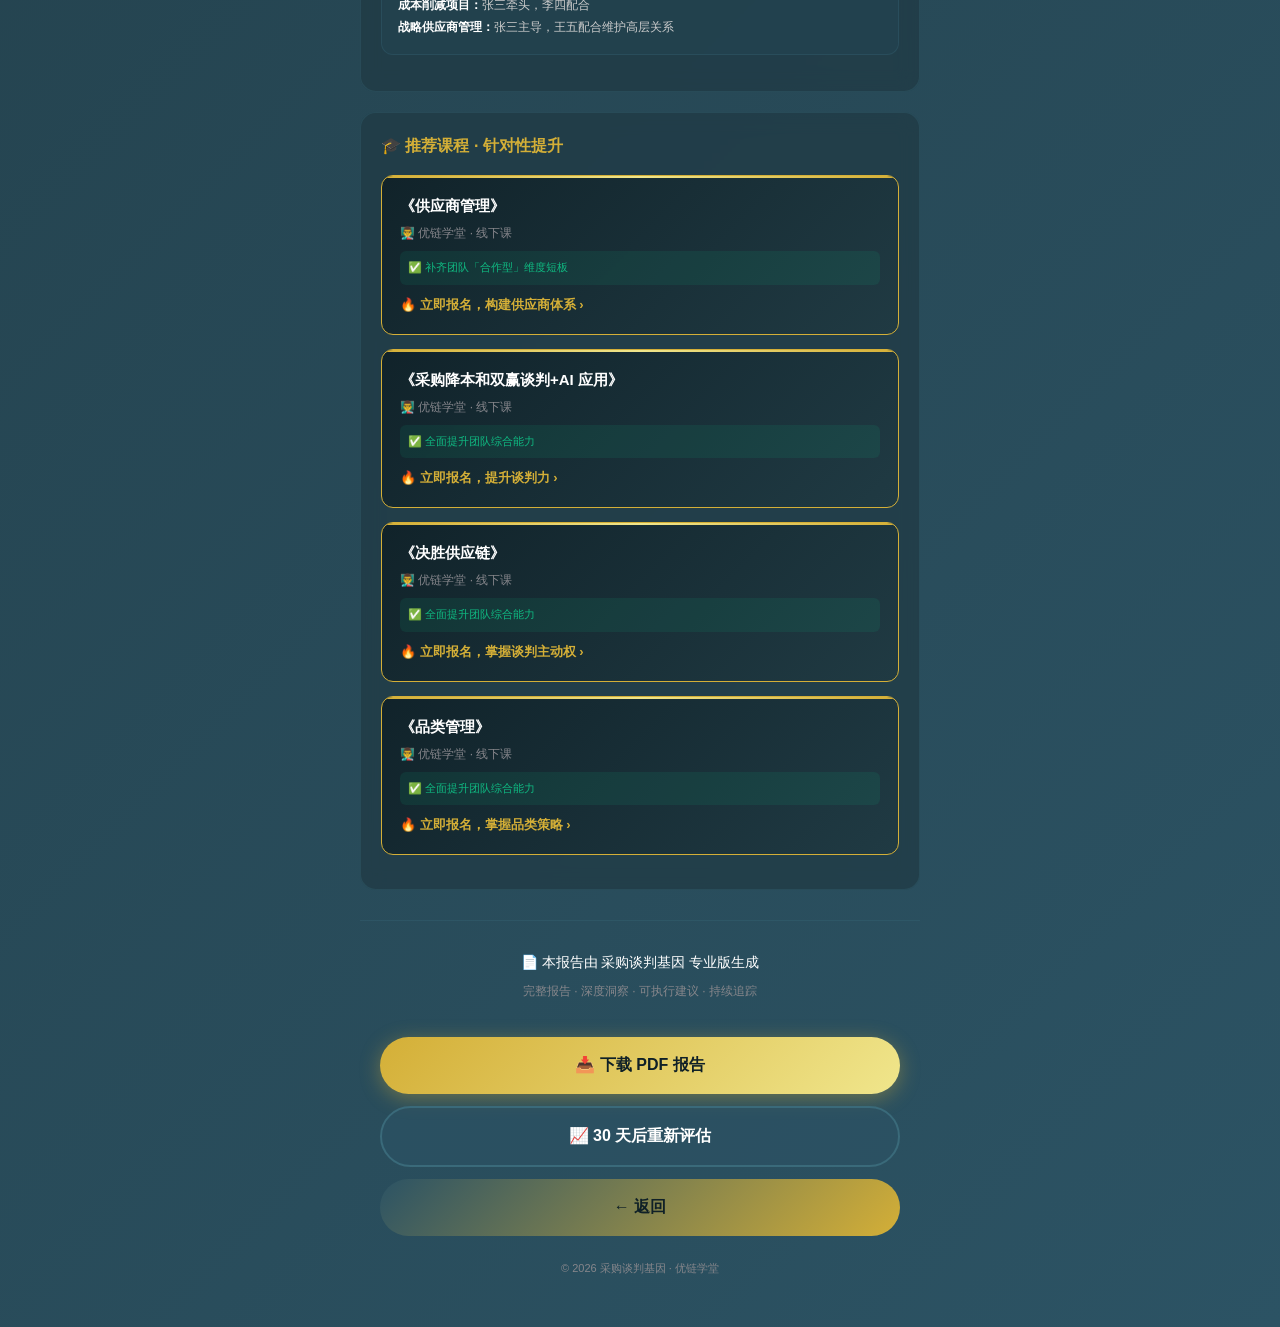
==== commit c70625ab: "Update team-report-pro.html v5.0" ====
--- a/team-report-pro.html
+++ b/team-report-pro.html
@@ -160,6 +160,16 @@
 <div class="card">
   <div class="card-title pro">💡 发展建议与行动计划</div>
 
+  <div class="recommendation">
+    <div class="recommendation-title">👥 招聘建议</div>
+    <div id="hiring-advice-container"></div>
+  </div>
+
+  <div class="recommendation">
+    <div class="recommendation-title">📚 培训建议</div>
+    <div id="training-advice-container"></div>
+  </div>
+
   <div class="action-plan">
     <div class="action-plan-title">🎯 90 天行动计划</div>
     <div id="action-plan-container"></div>
@@ -190,7 +200,7 @@
 <!-- ── JS 加载（数据 → 计算 → 渲染）── -->
 <script src="styles-v3.js?v=5"></script>
 <script src="team-report-data.js?v=5"></script>
-<script src="team-report.js?v=5"></script>
+<script src="team-report.js?v=7"></script>
 
 </body>
 </html>
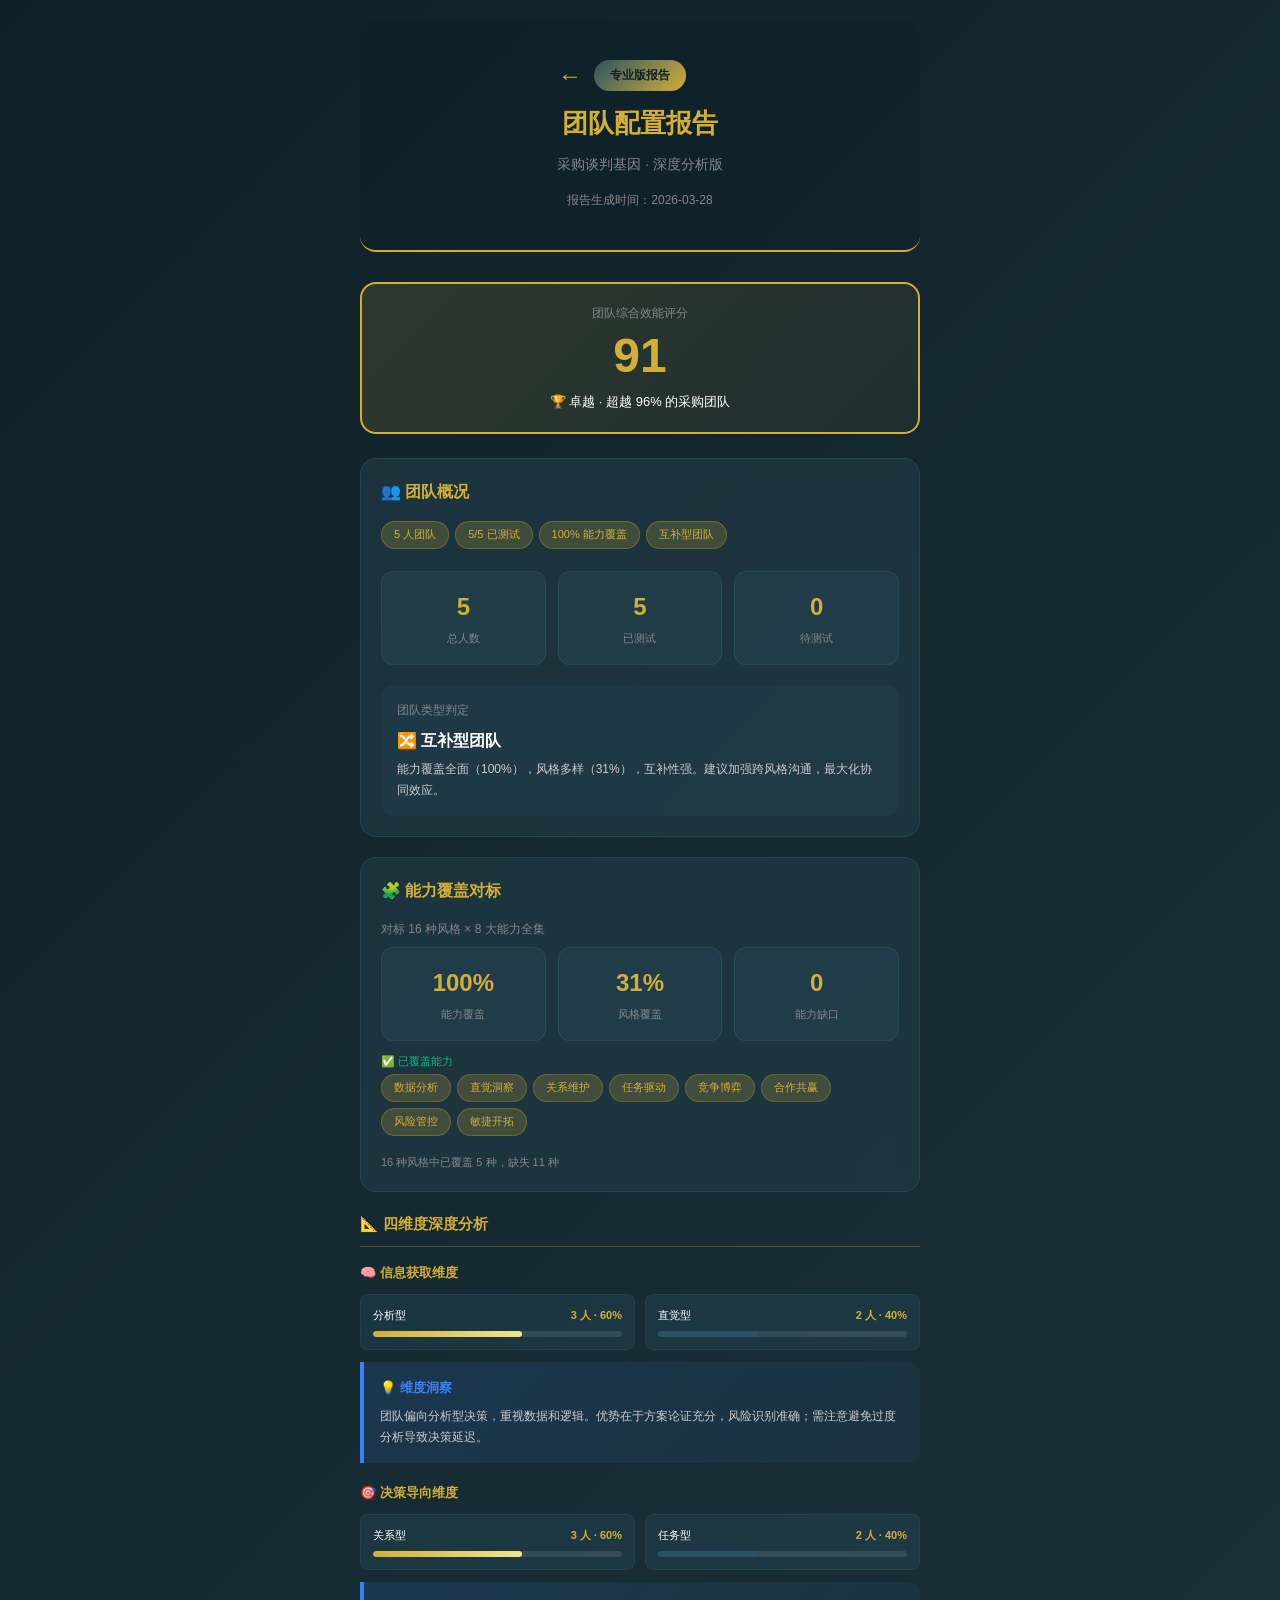
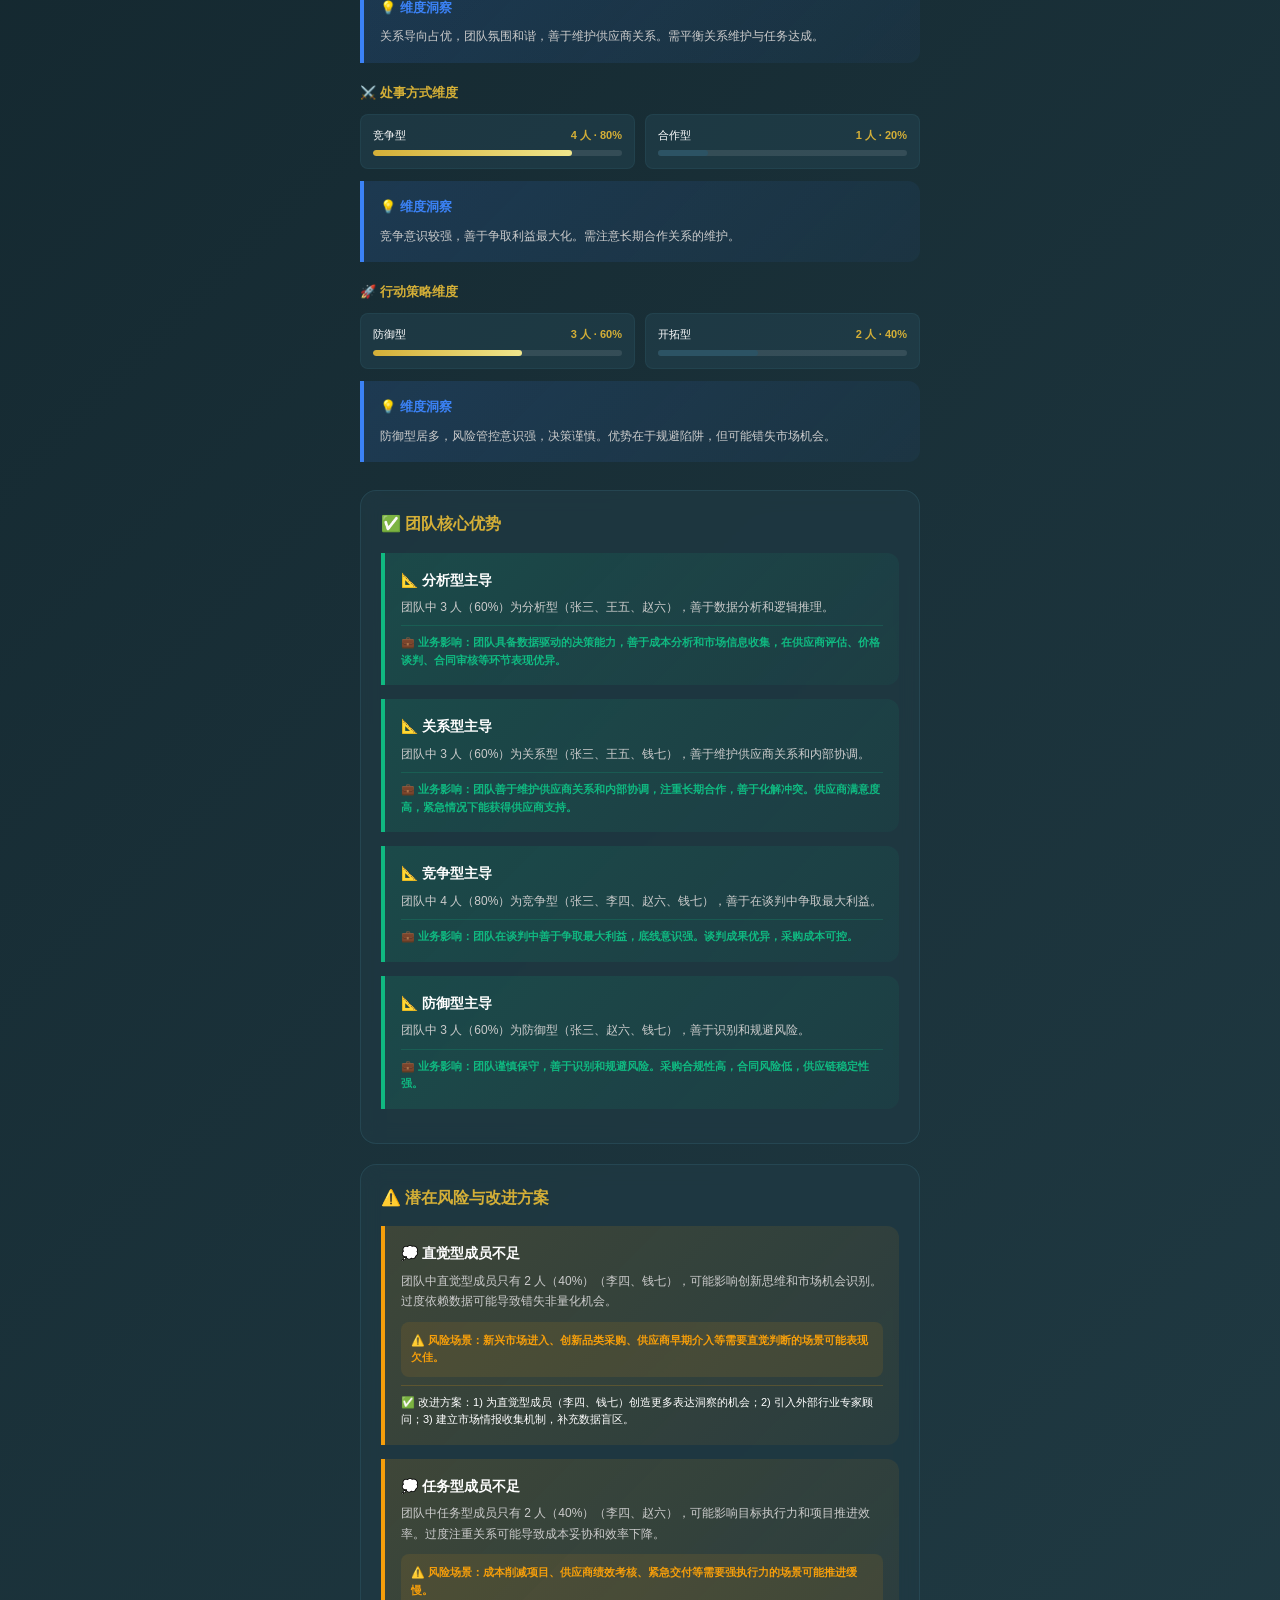
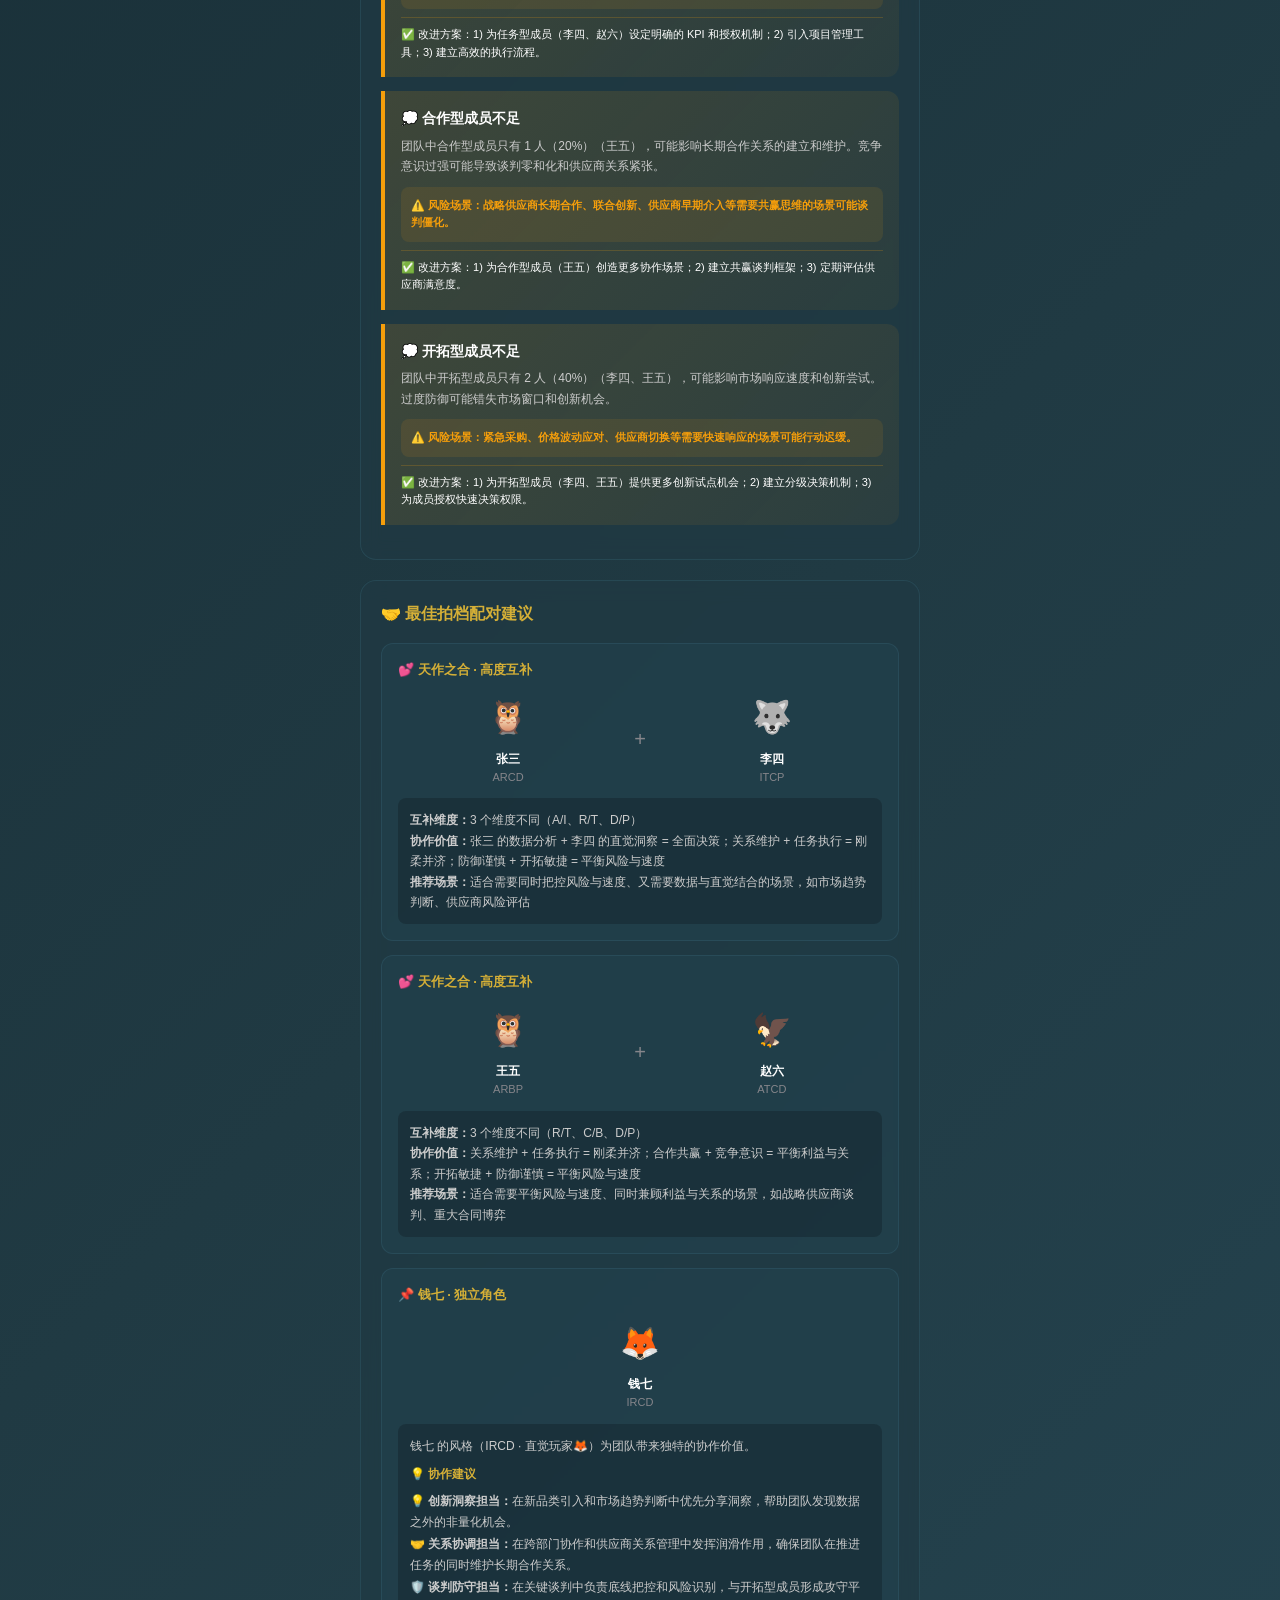
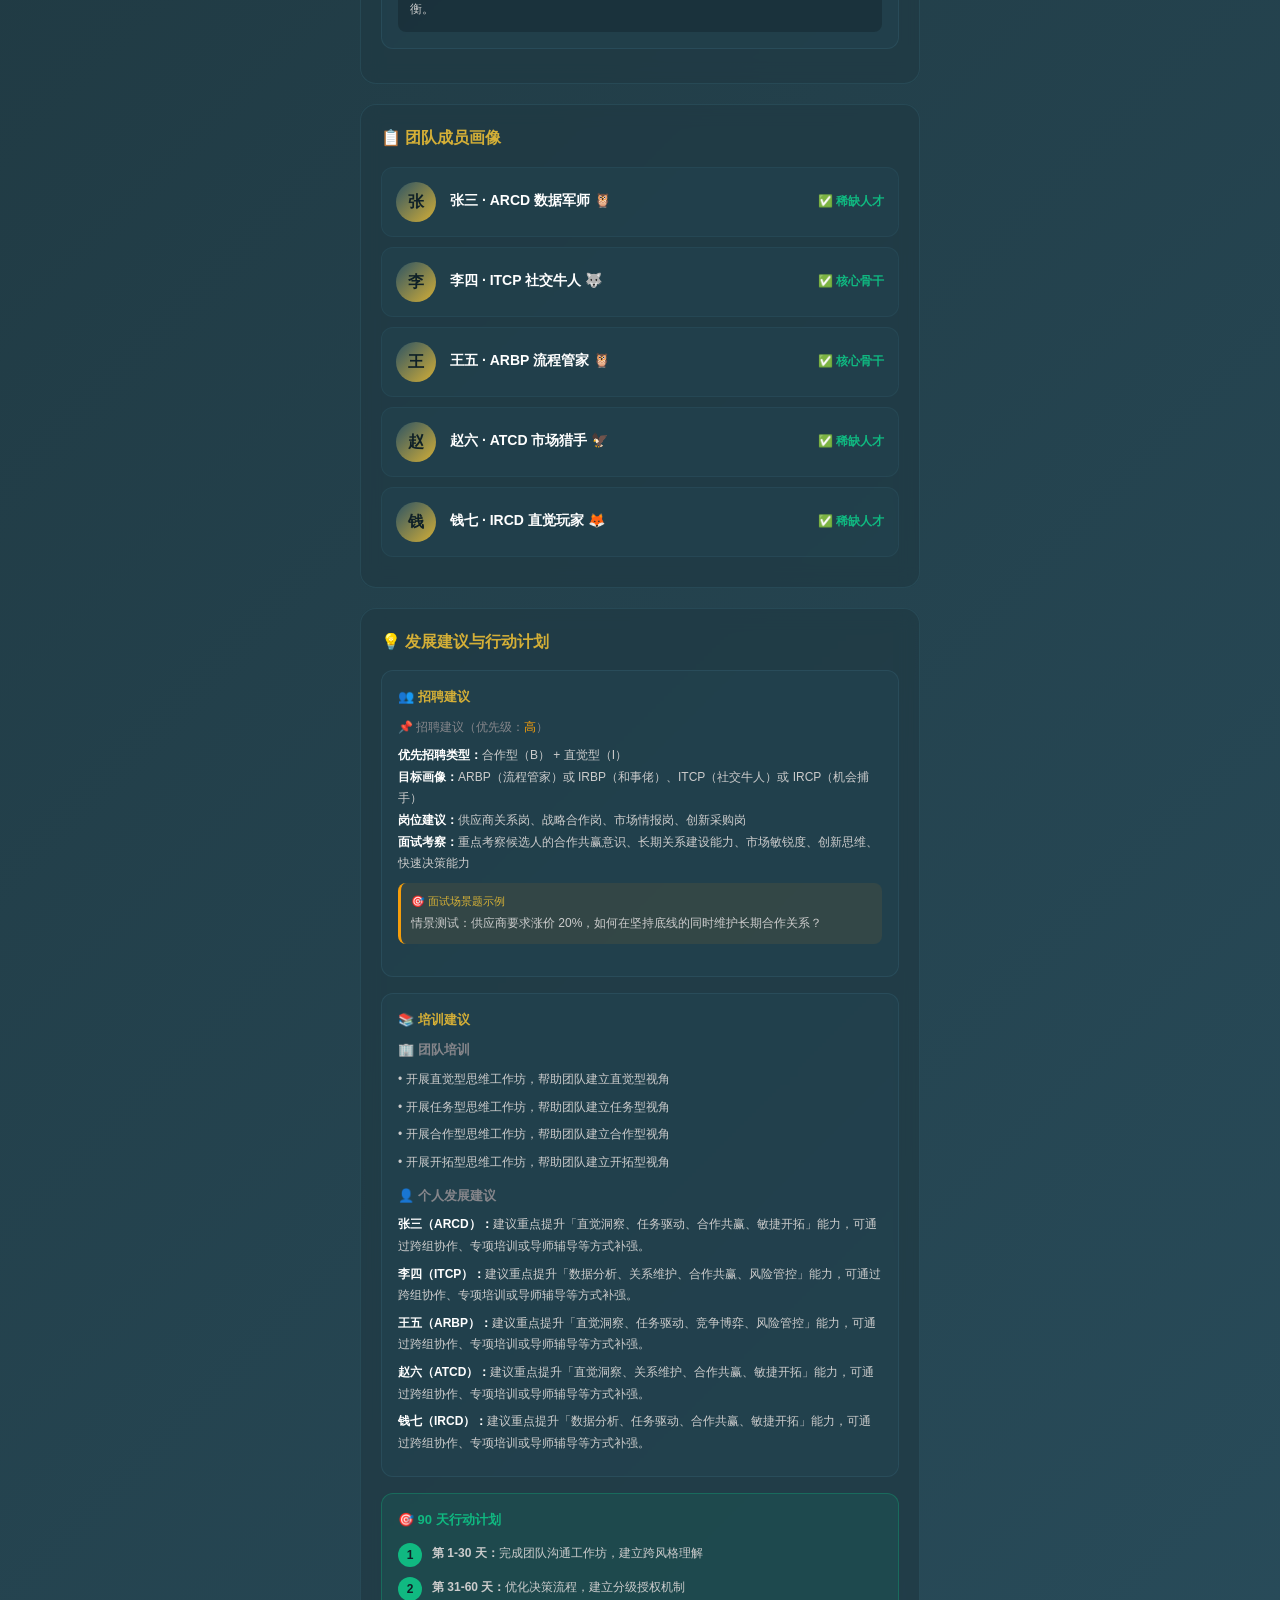
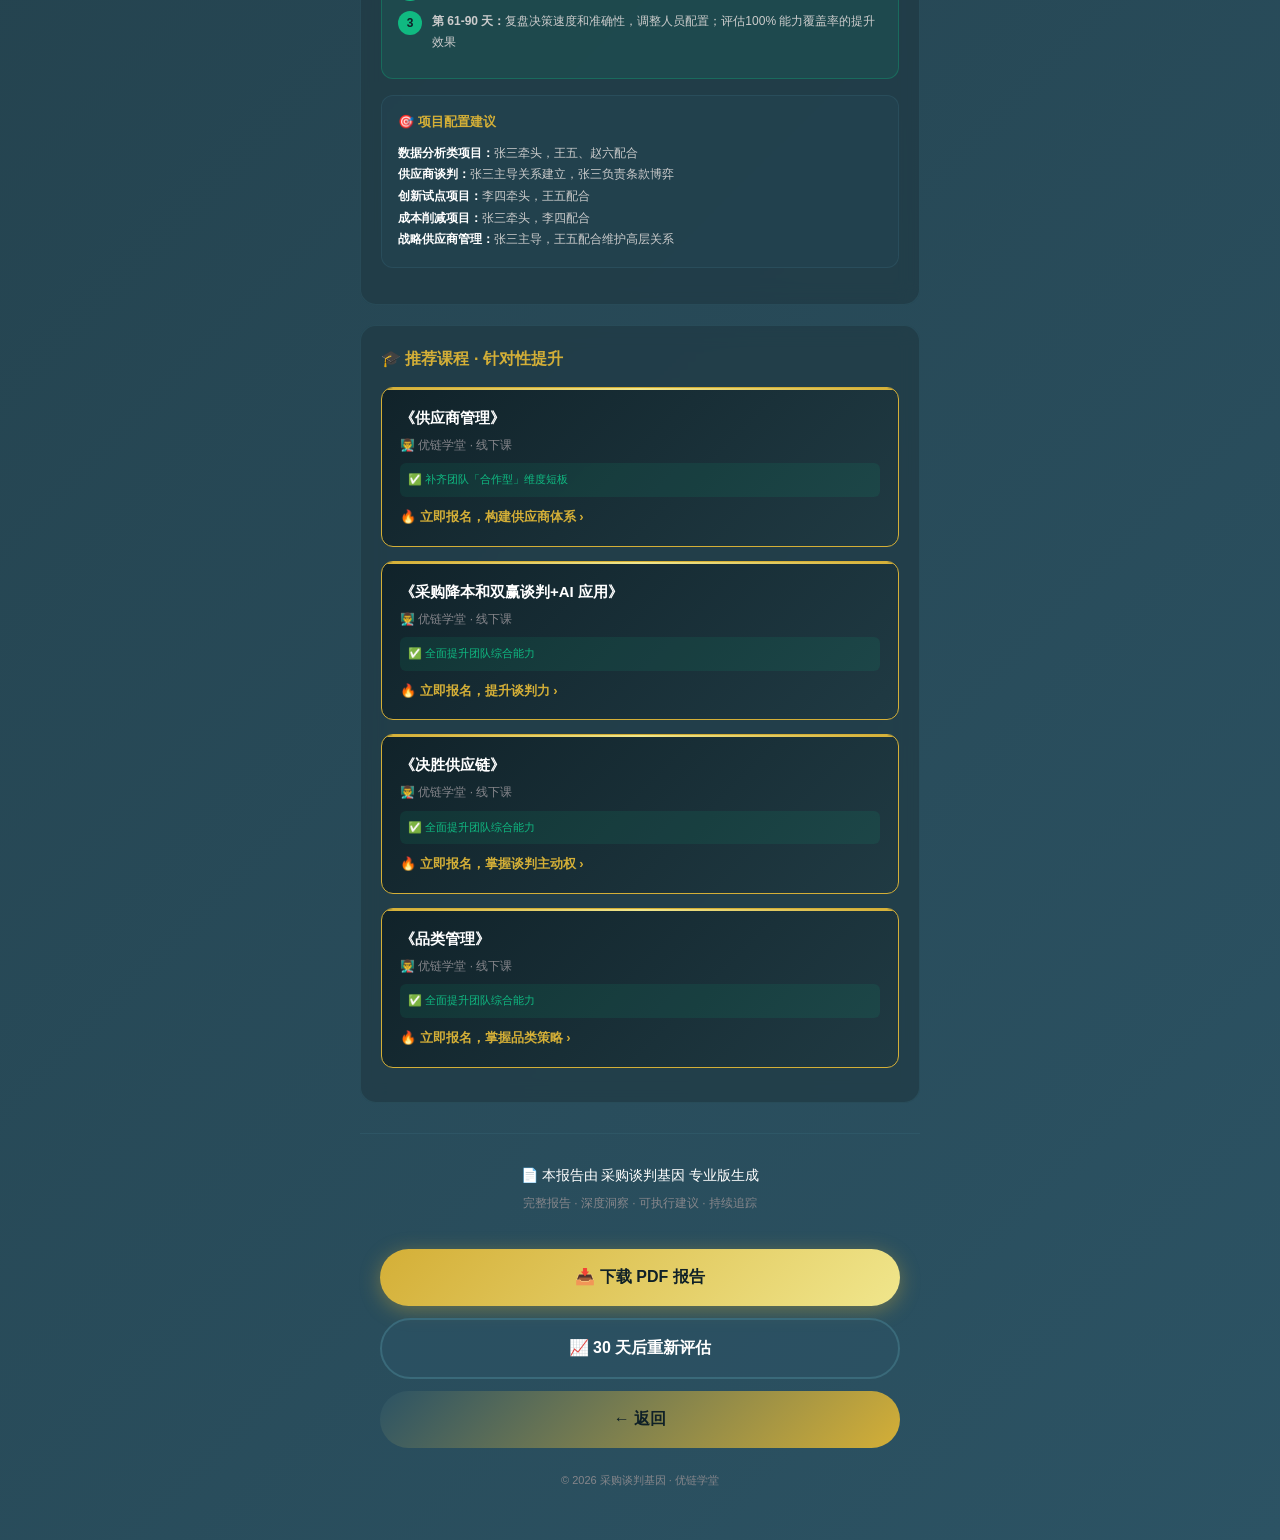
==== commit f795ae84: "feat(v6): 独立角色增加协作建议(2-3条)+招聘建议四要素重构" ====
--- a/team-report-pro.html
+++ b/team-report-pro.html
@@ -200,7 +200,7 @@
 <!-- ── JS 加载（数据 → 计算 → 渲染）── -->
 <script src="styles-v3.js?v=5"></script>
 <script src="team-report-data.js?v=5"></script>
-<script src="team-report.js?v=7"></script>
+<script src="team-report.js?v=8"></script>
 
 </body>
 </html>
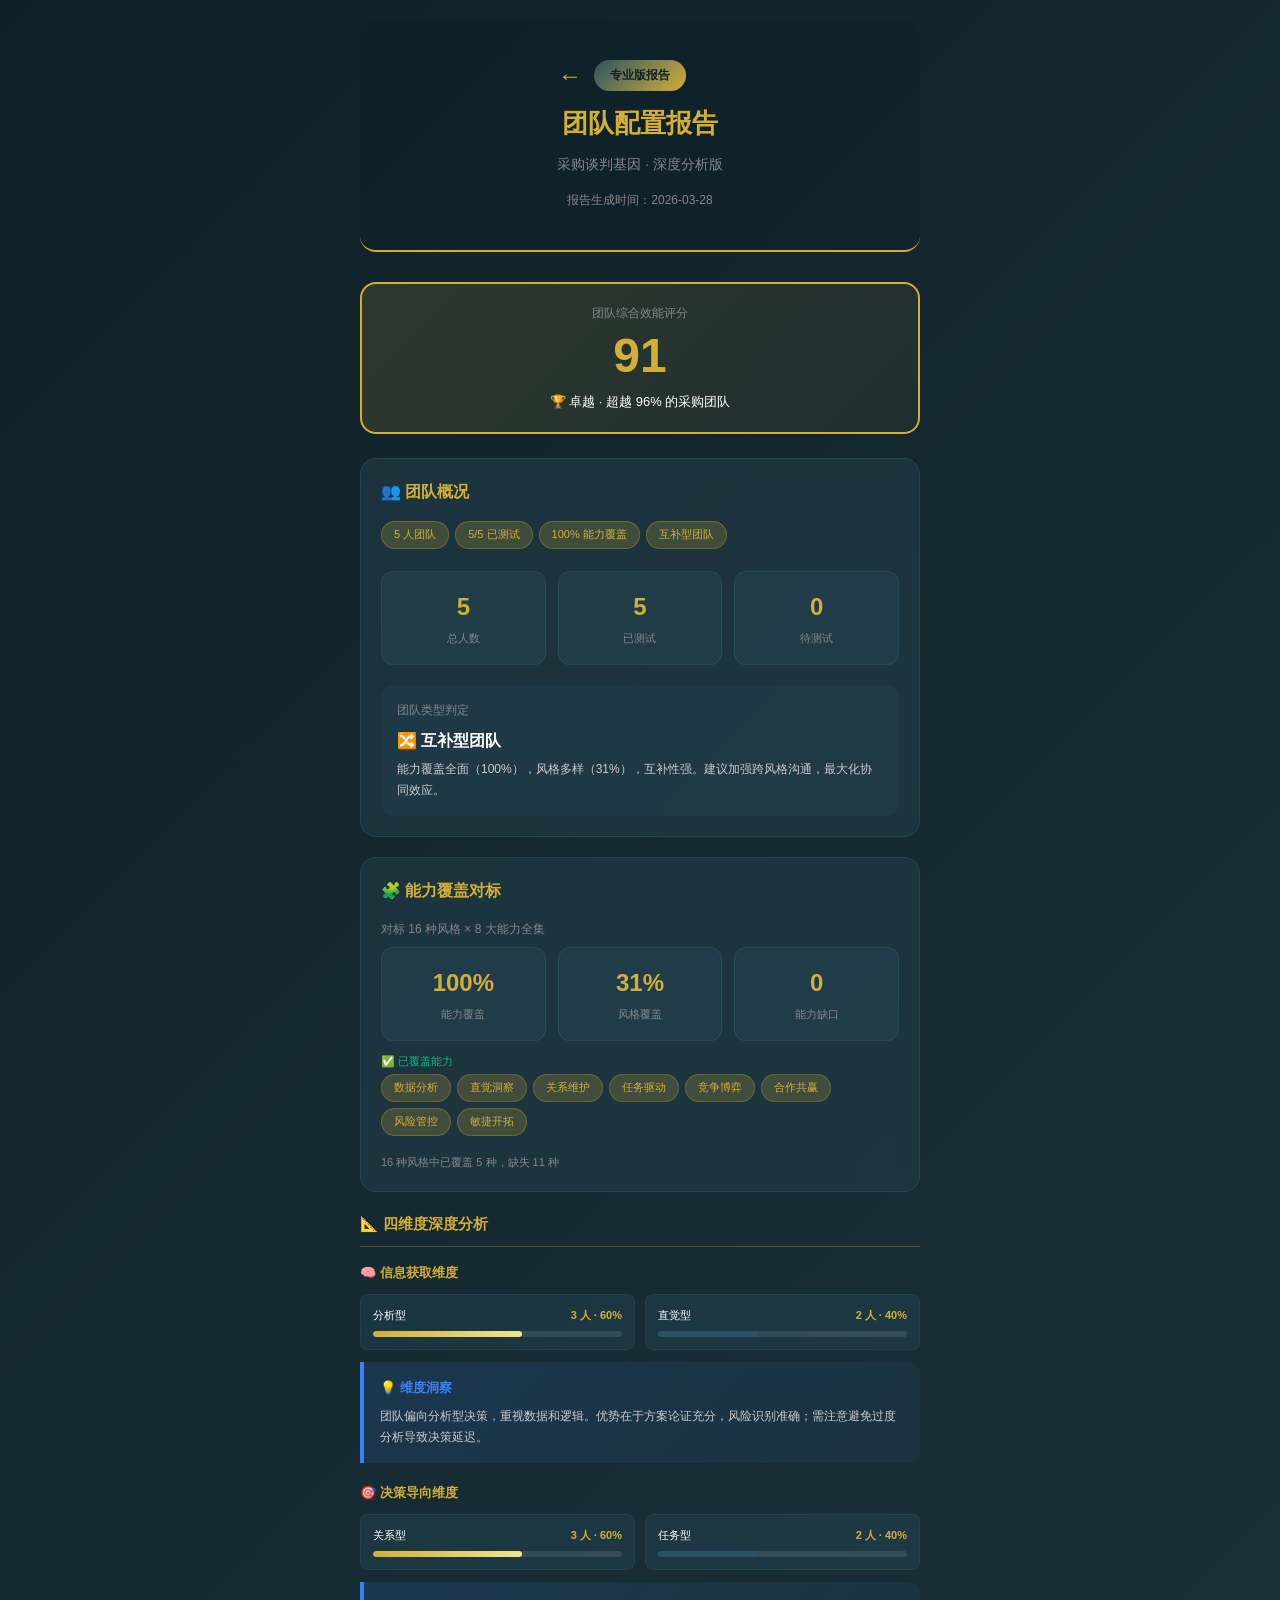
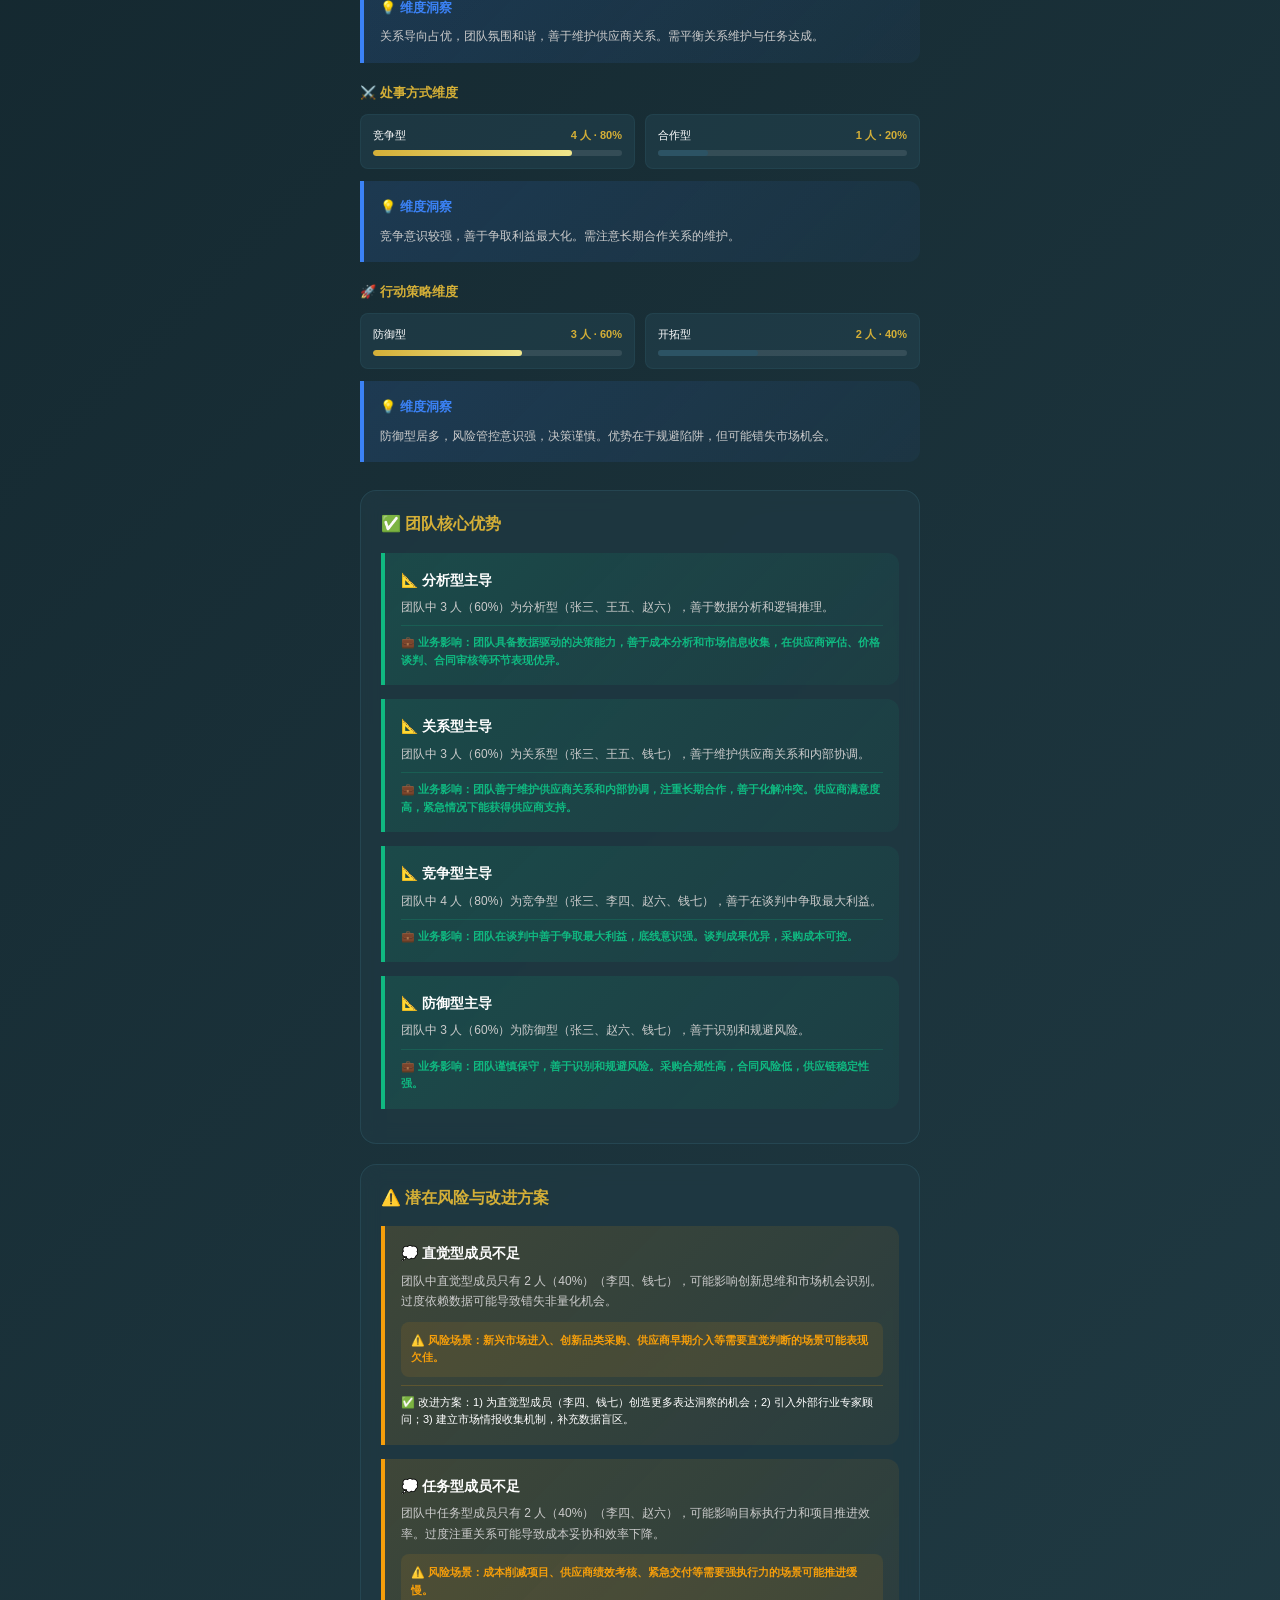
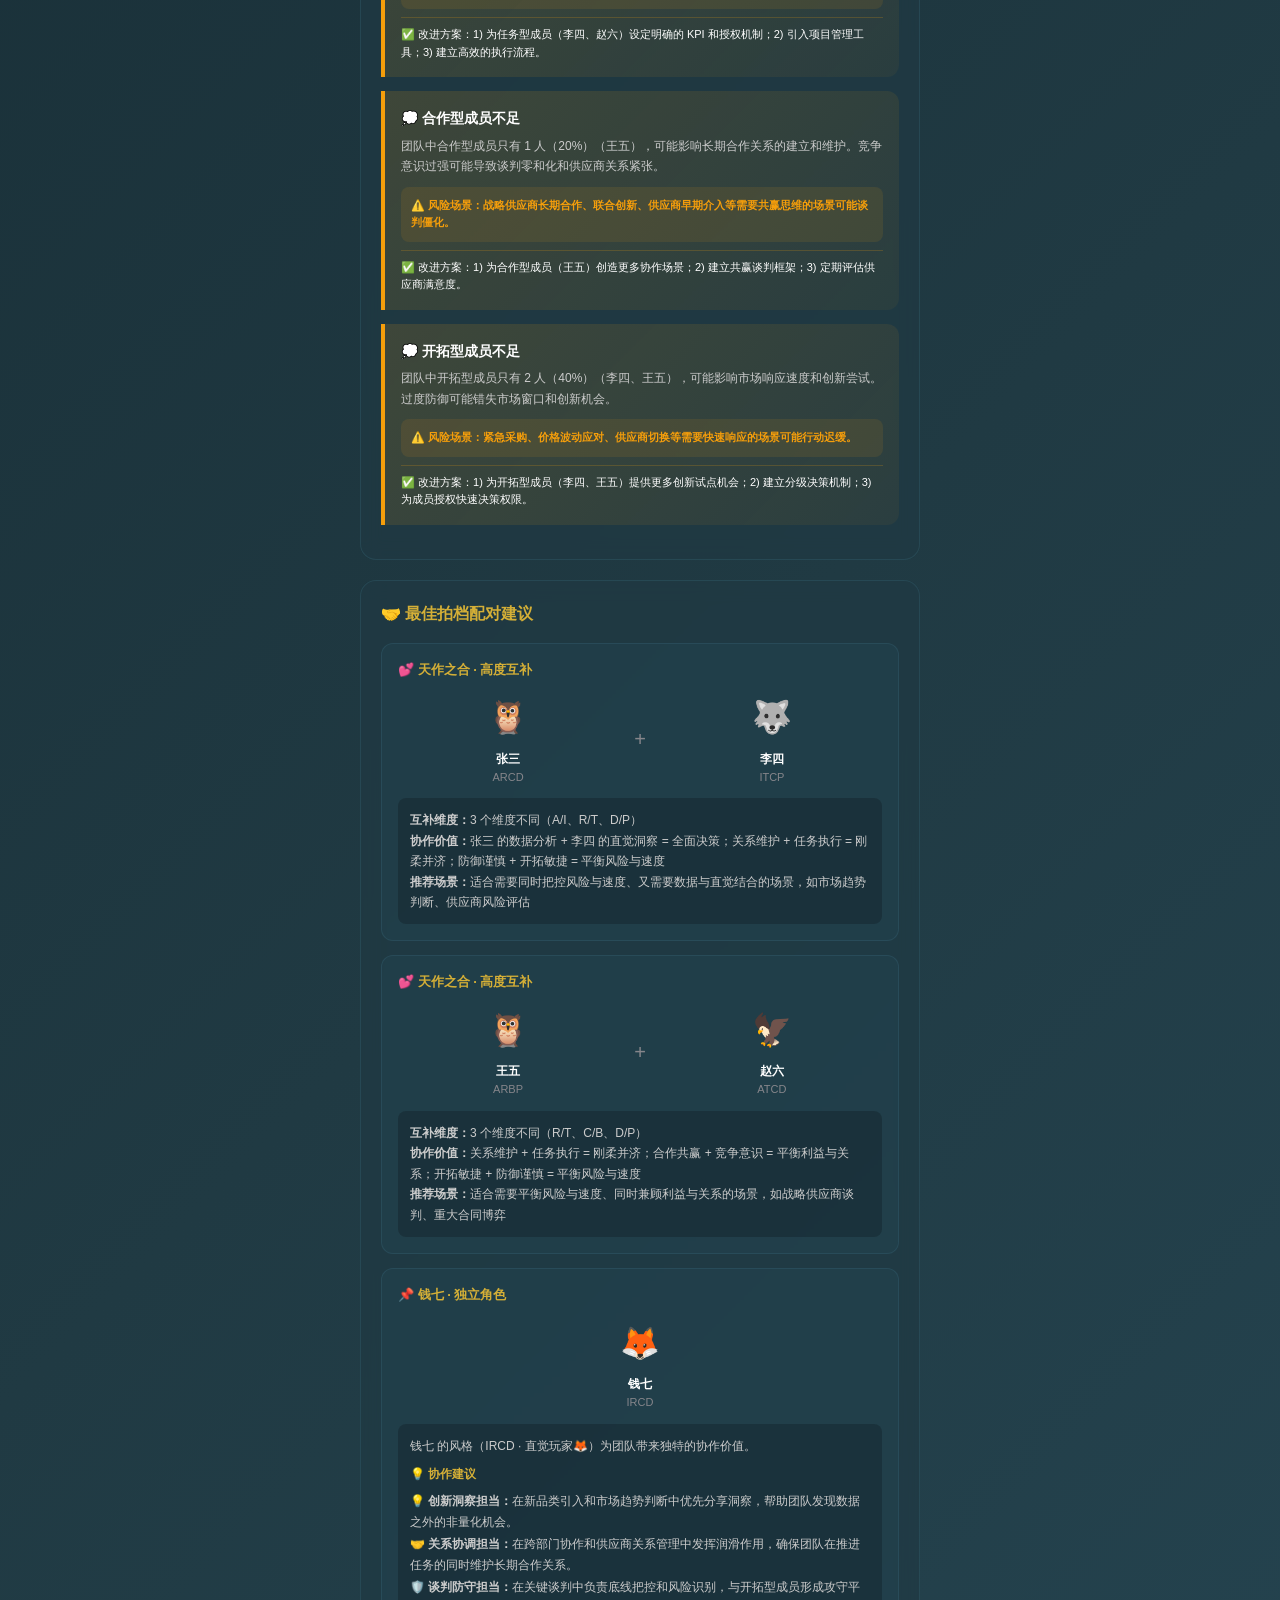
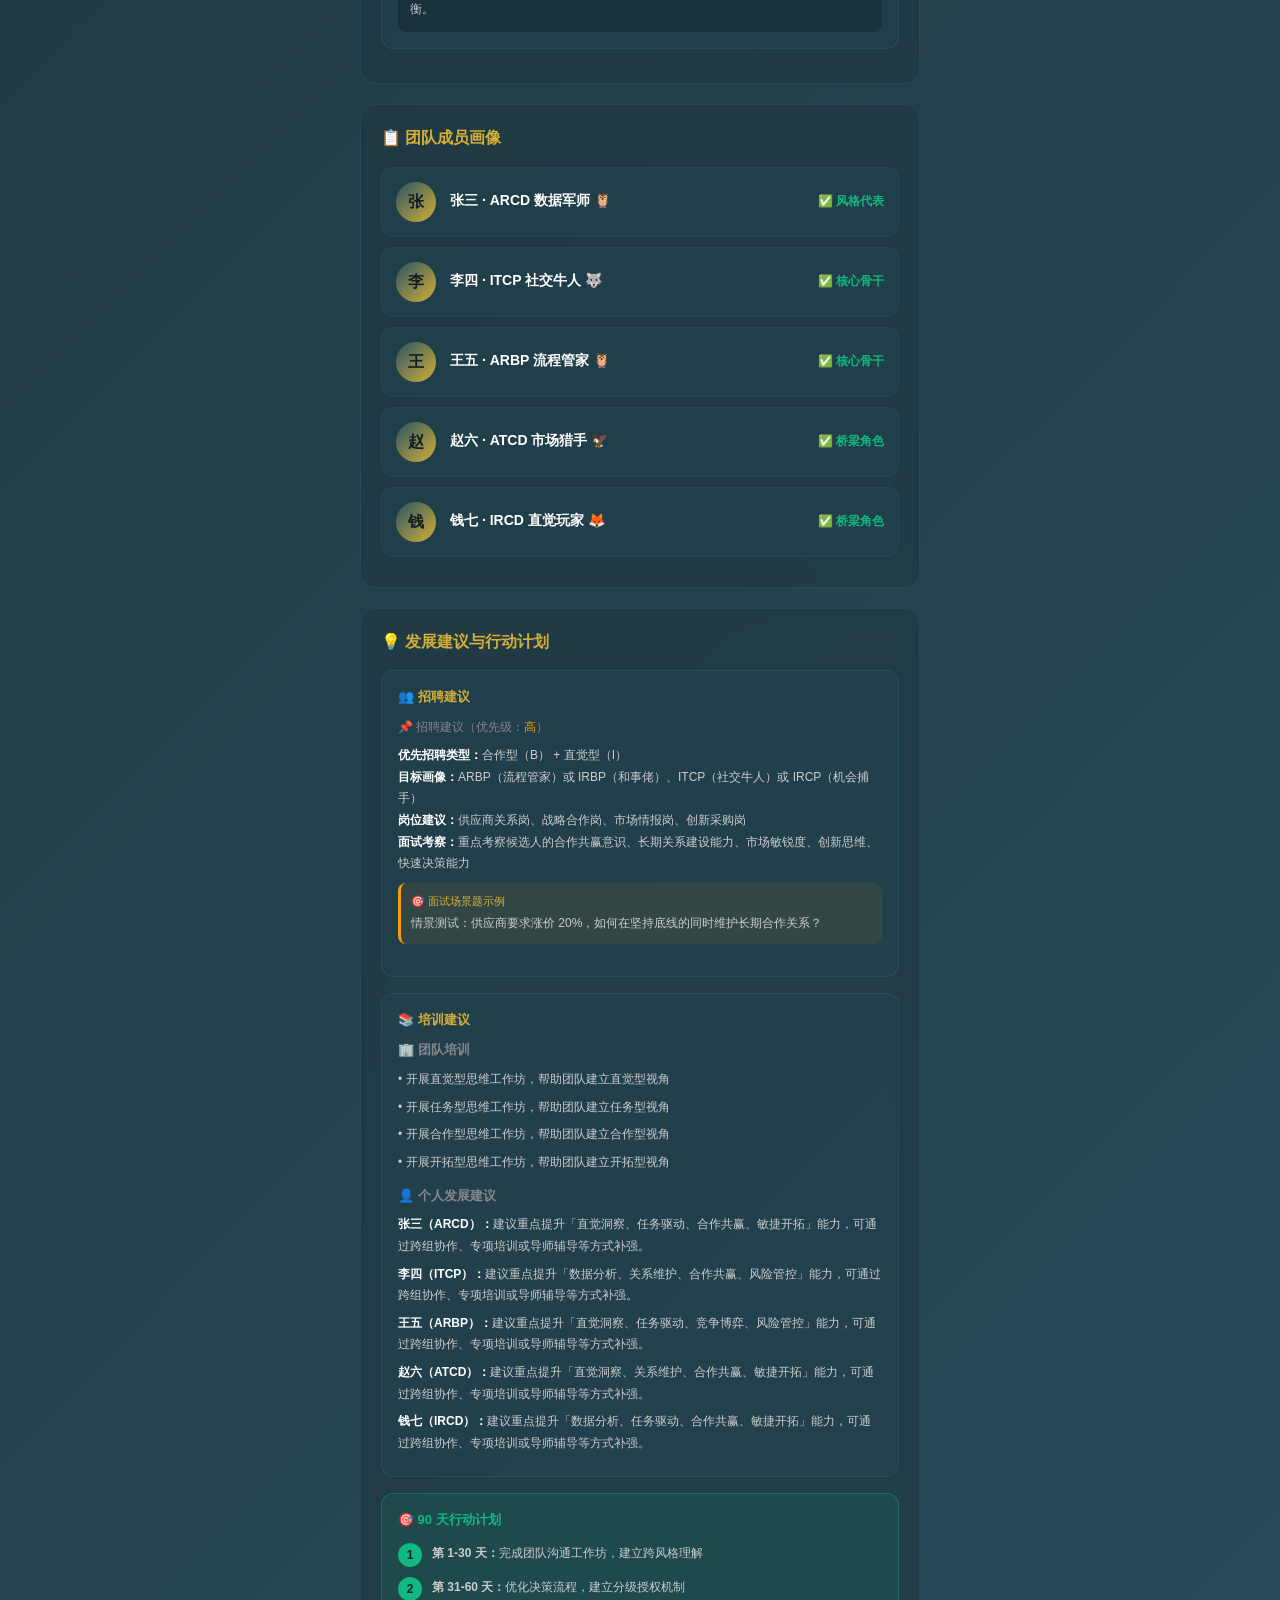
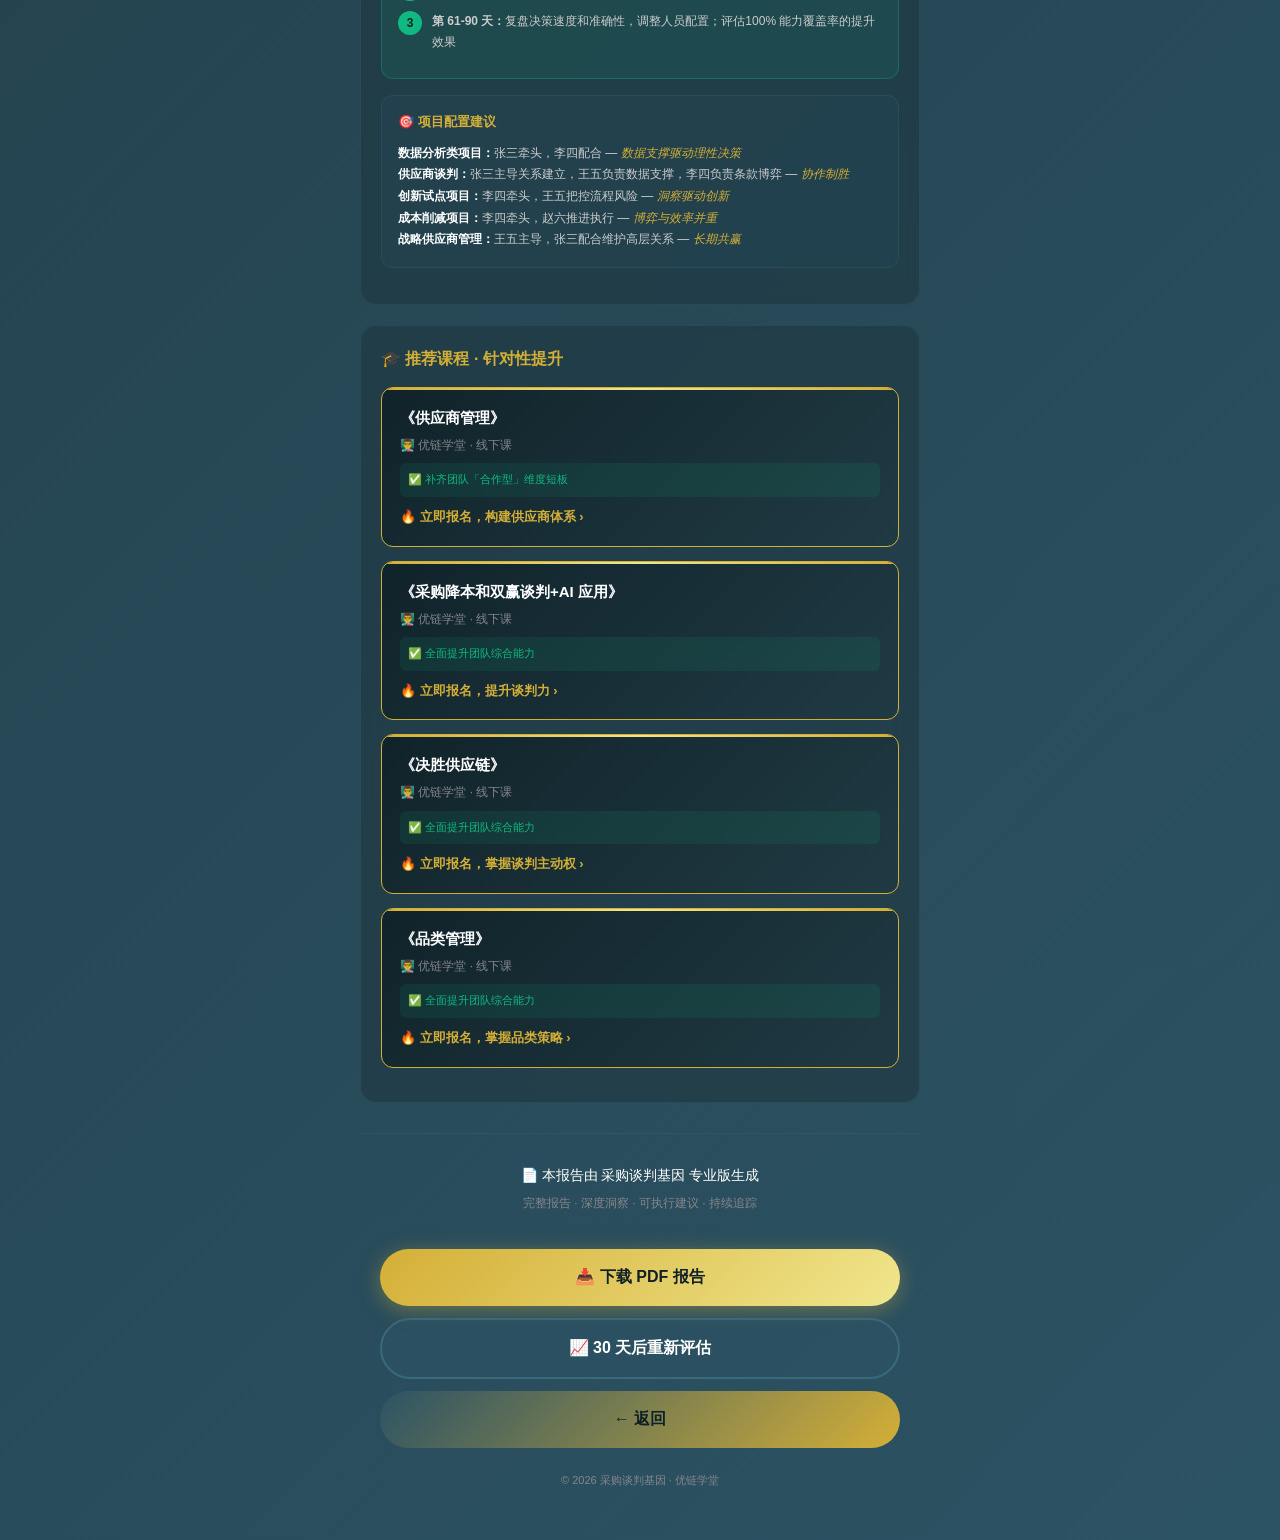
==== commit 649da186: "fix(v6): 修正角色算法阈值(稀缺人才/核心骨干)+项目配置加入协作去重与主题后缀" ====
--- a/team-report-pro.html
+++ b/team-report-pro.html
@@ -200,7 +200,7 @@
 <!-- ── JS 加载（数据 → 计算 → 渲染）── -->
 <script src="styles-v3.js?v=5"></script>
 <script src="team-report-data.js?v=5"></script>
-<script src="team-report.js?v=8"></script>
+<script src="team-report.js?v=9"></script>
 
 </body>
 </html>
